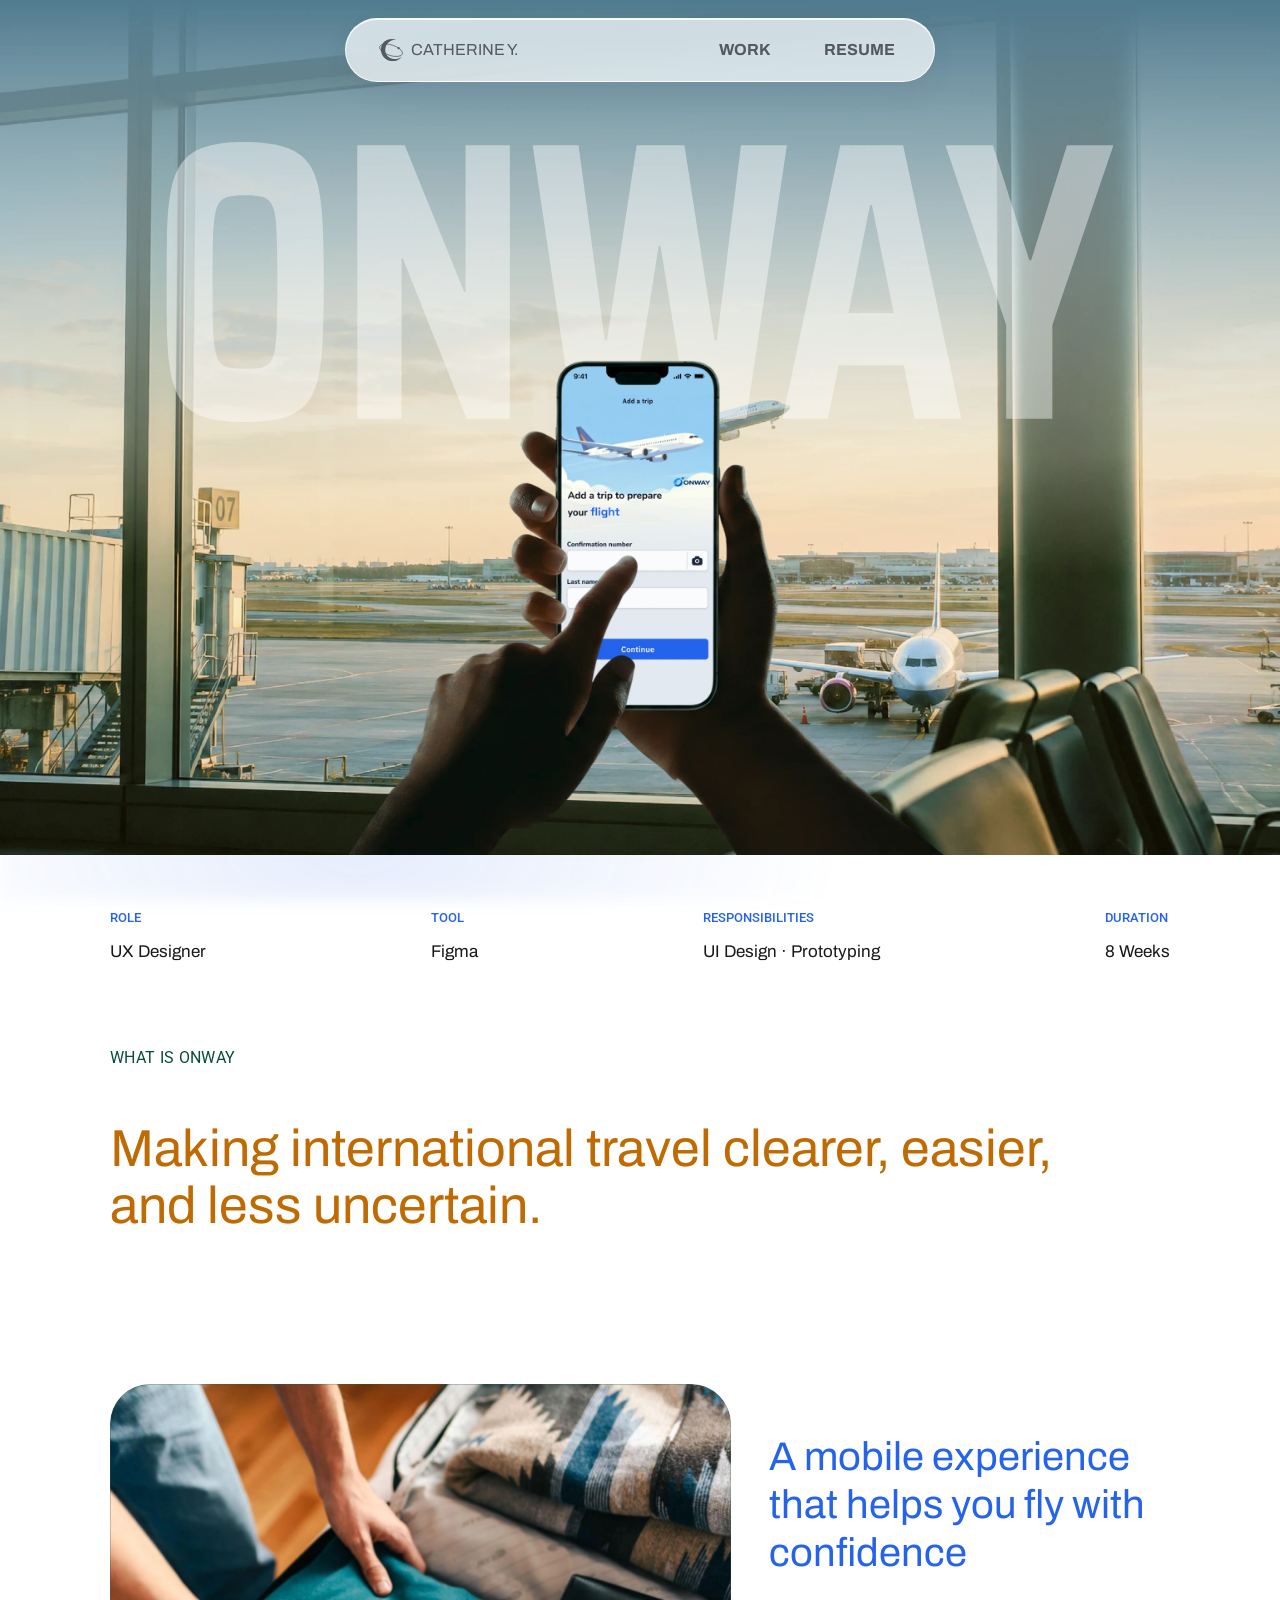
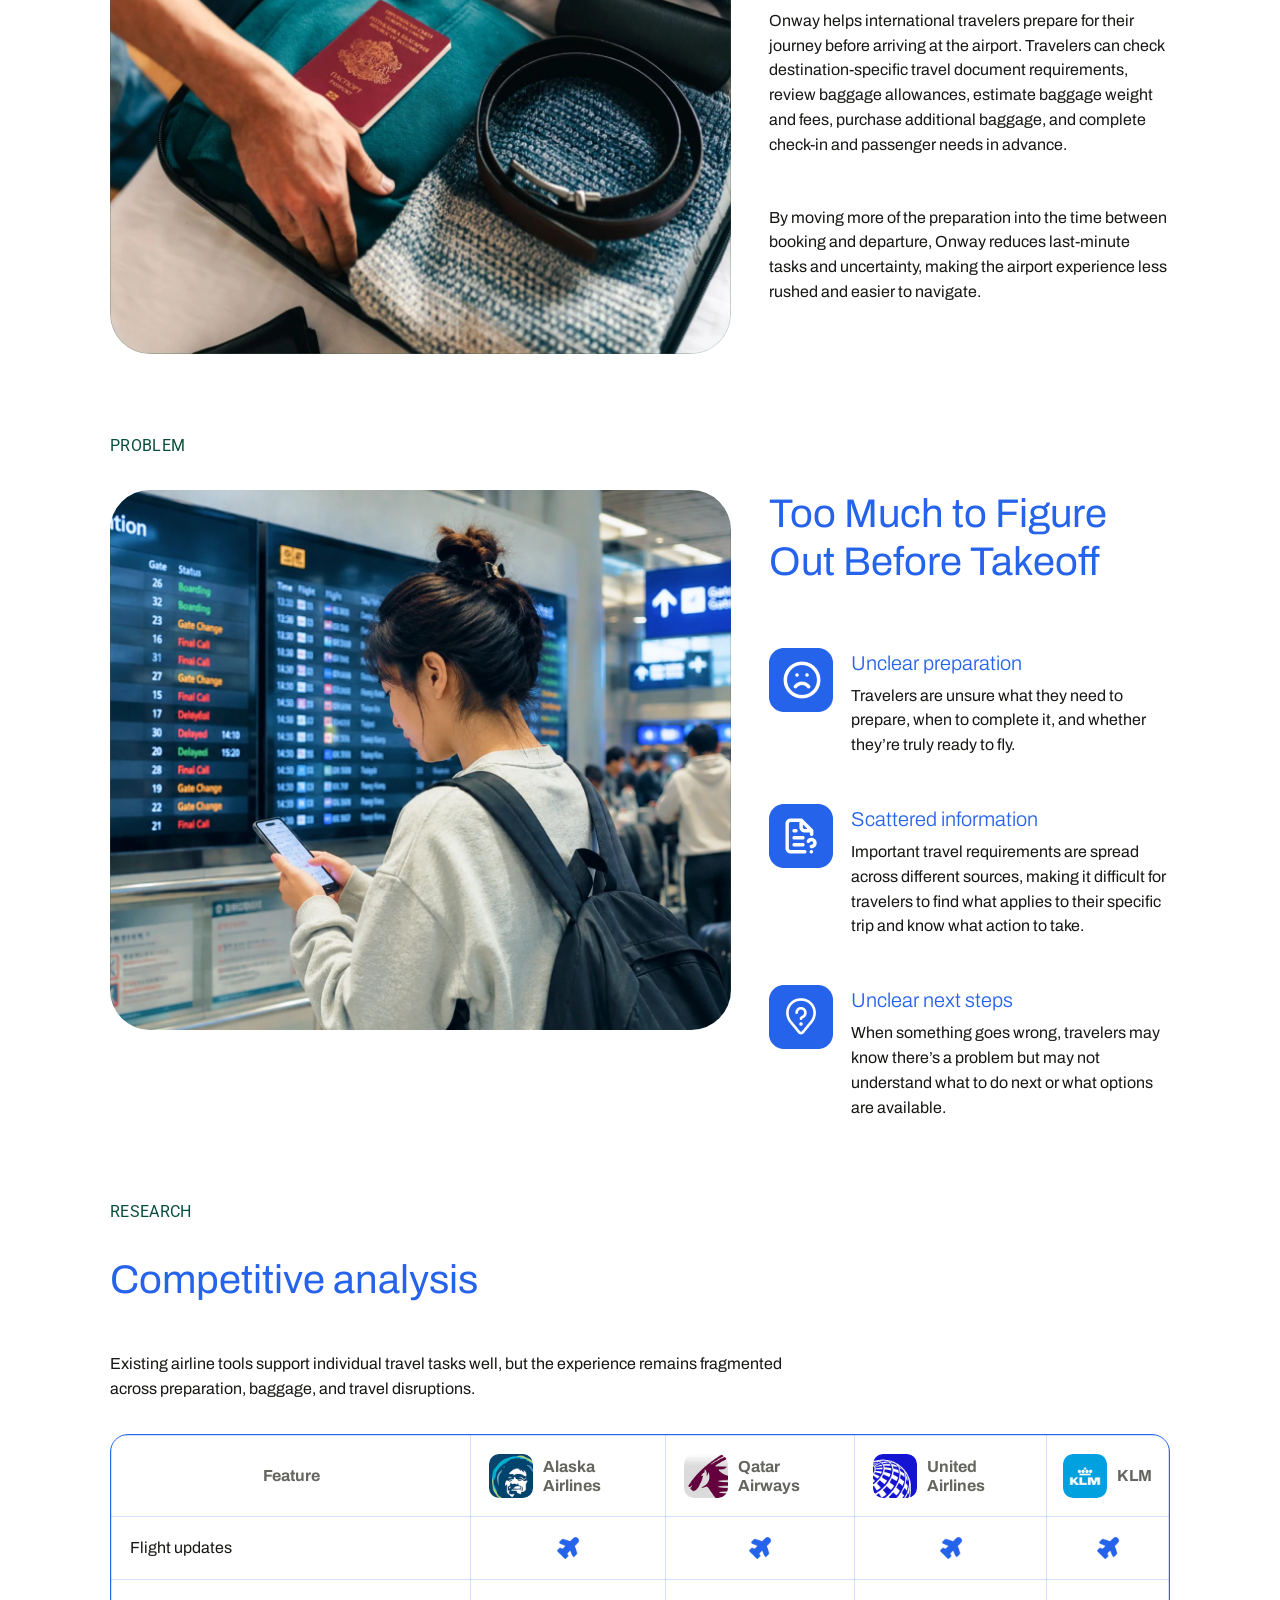
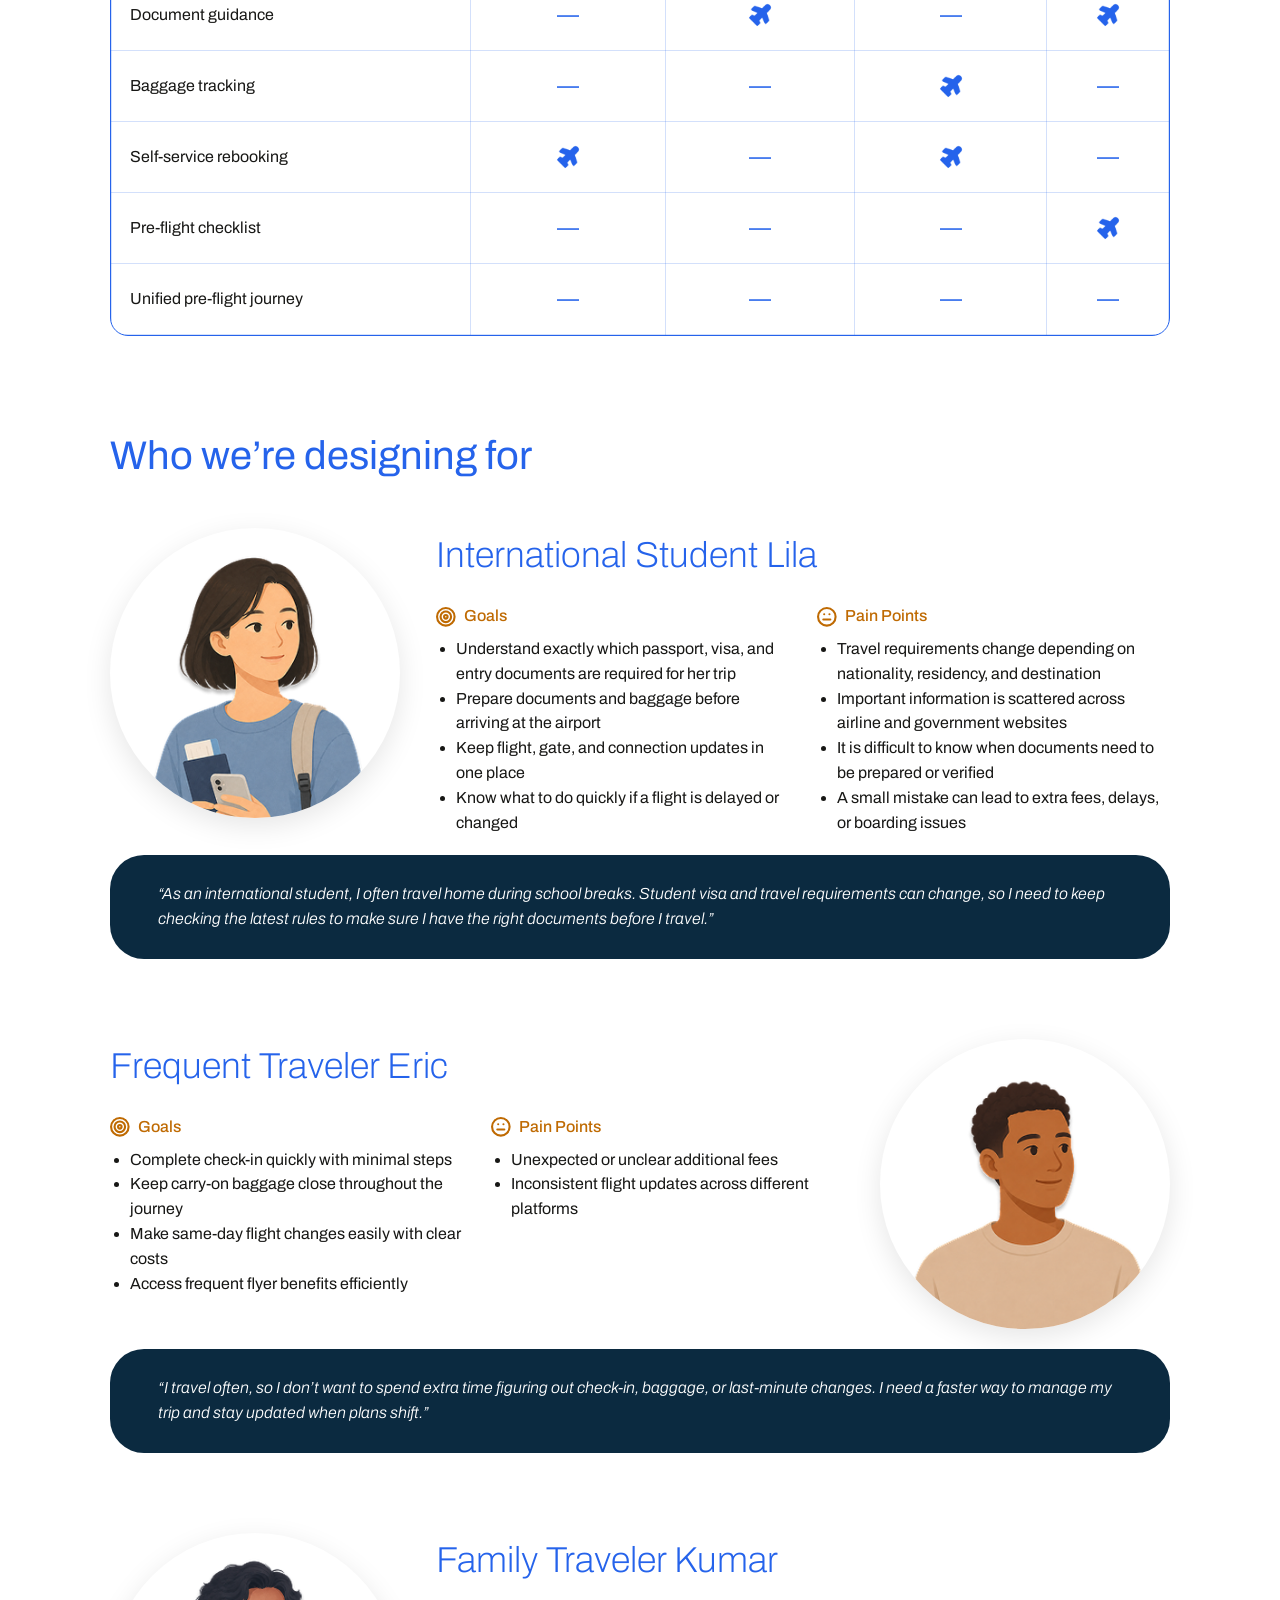
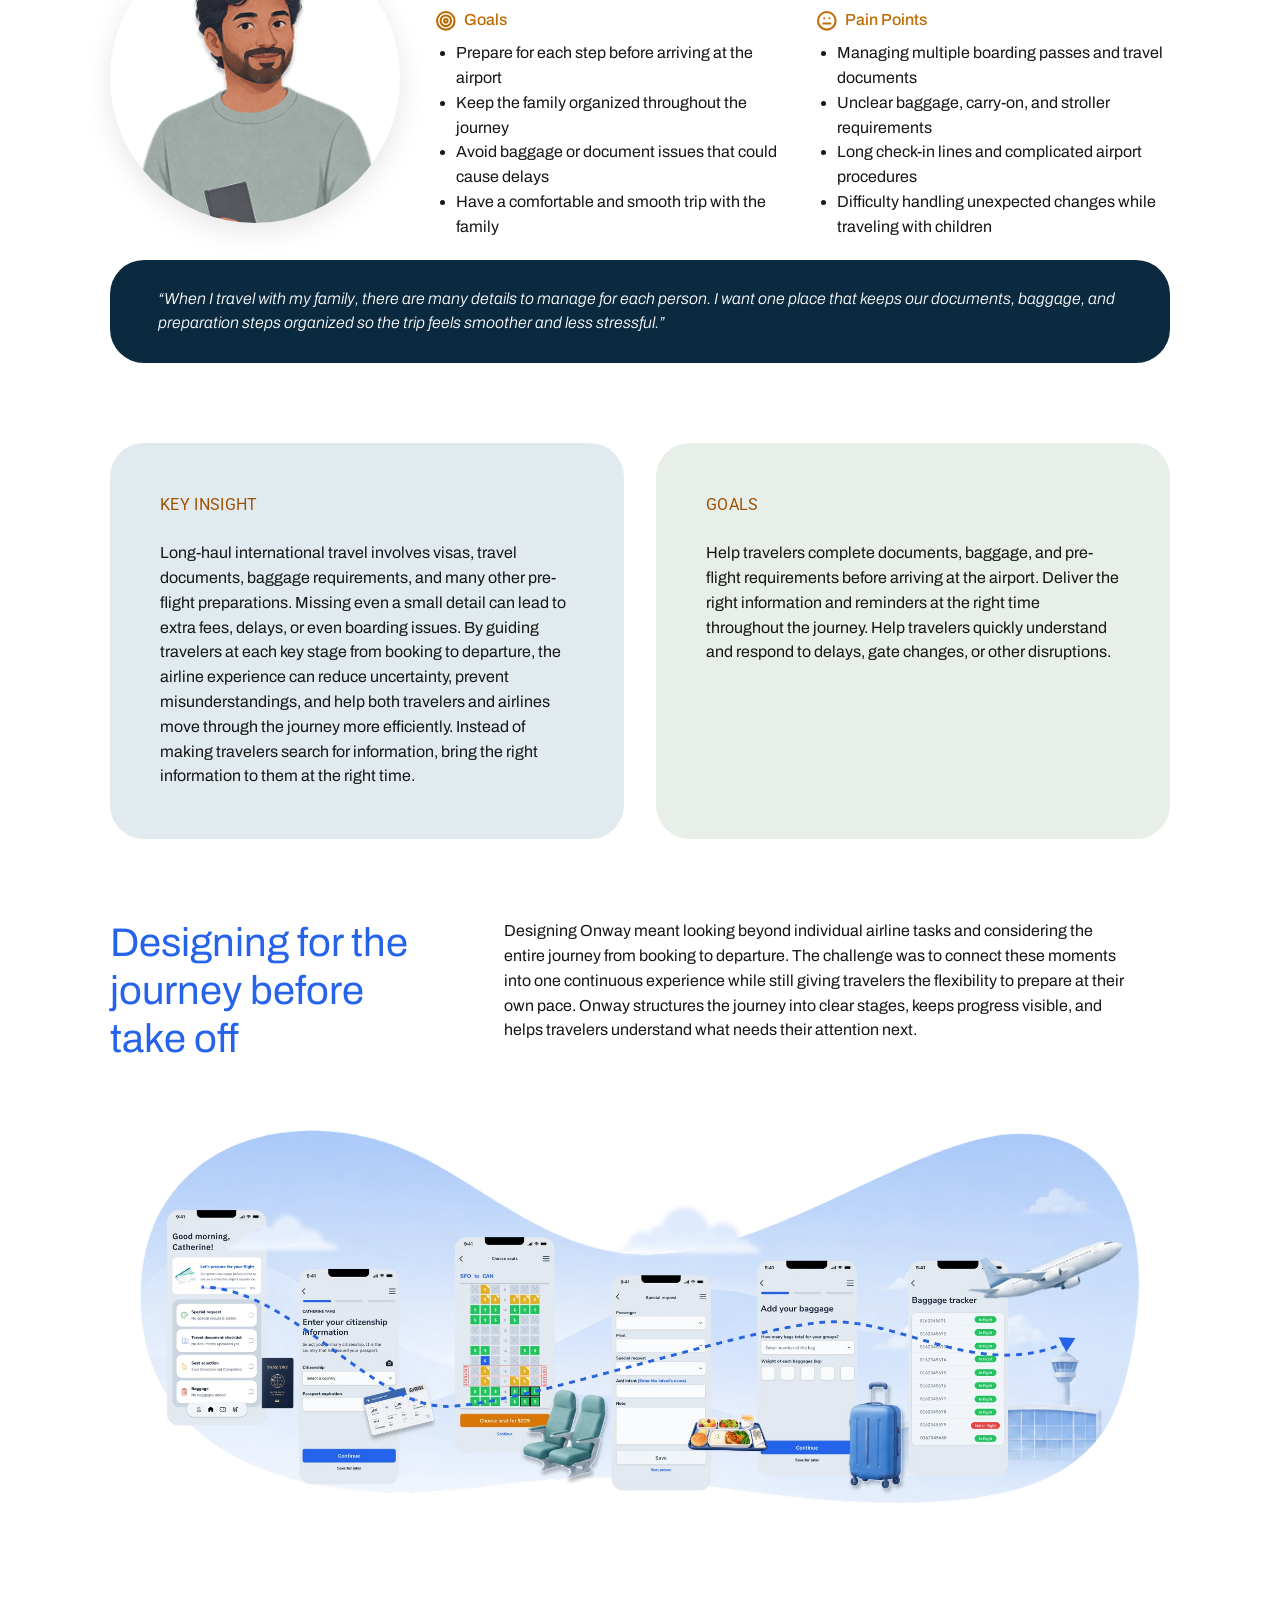
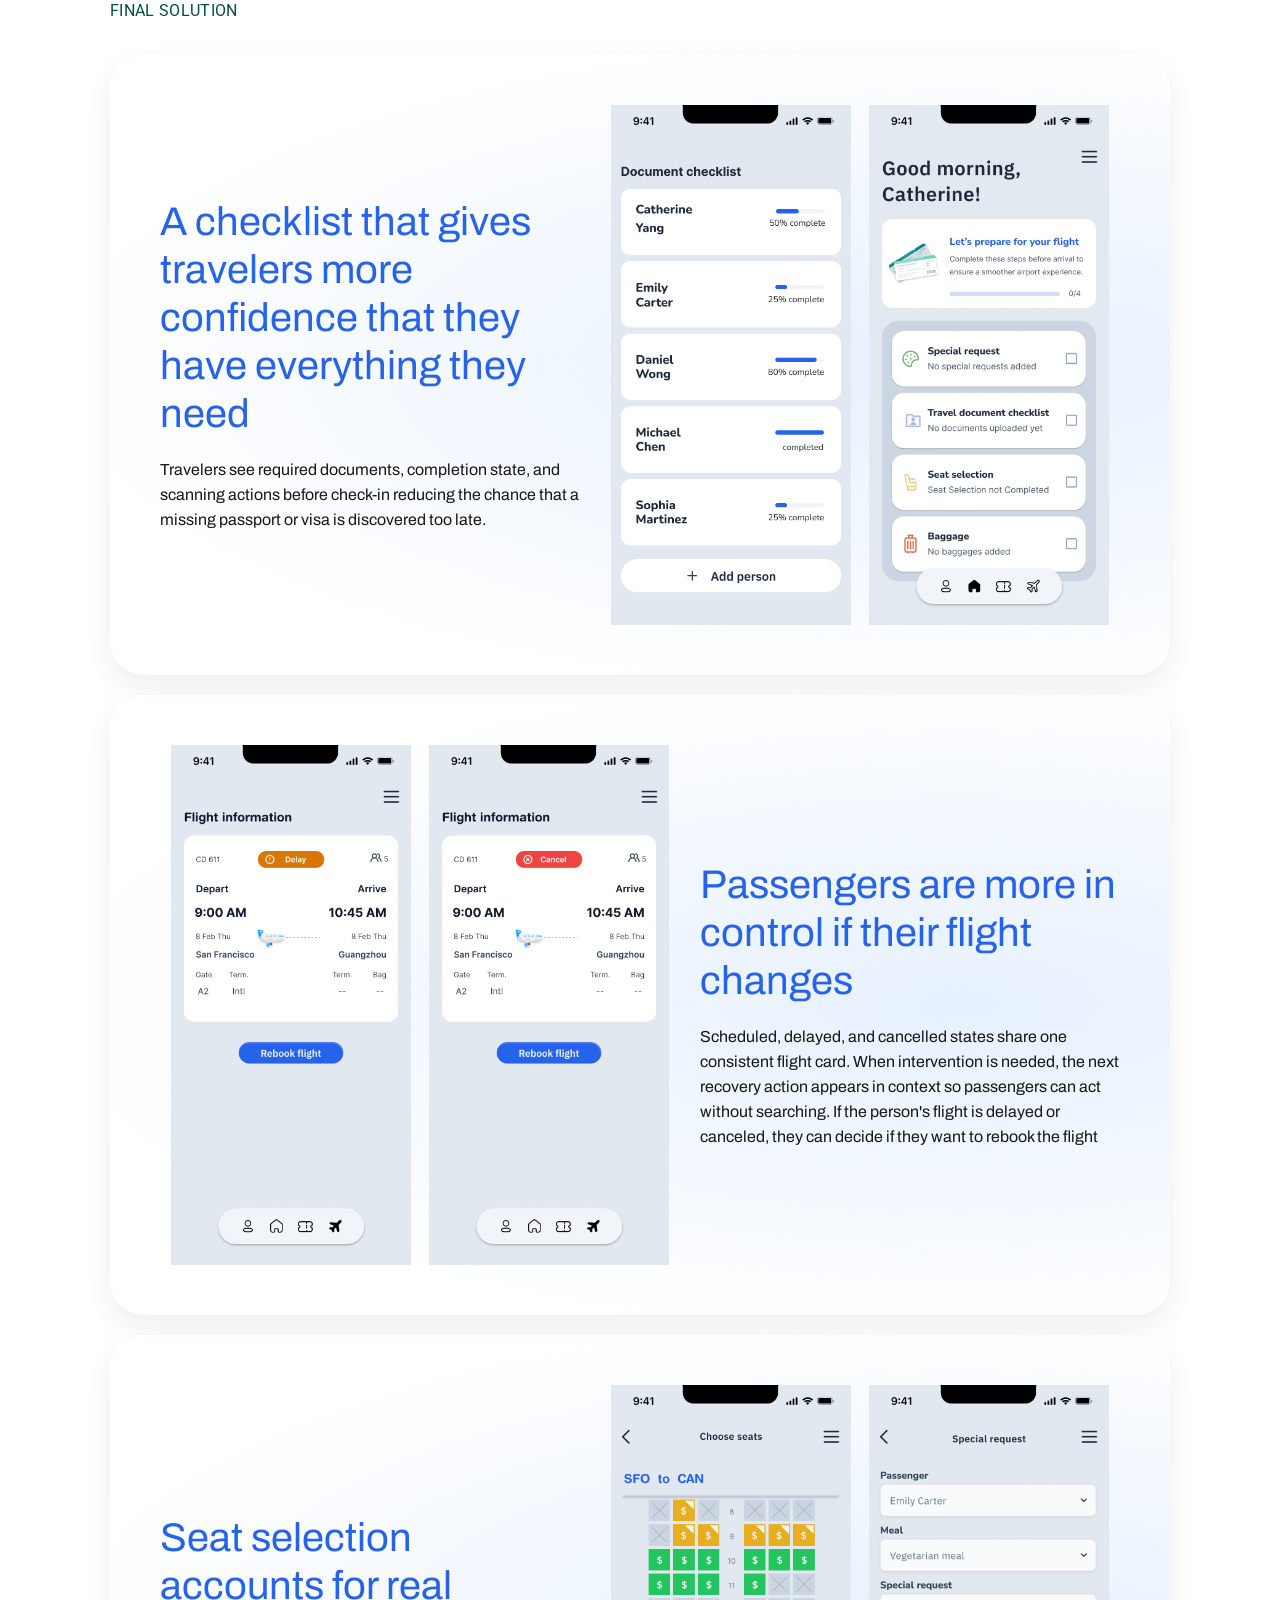
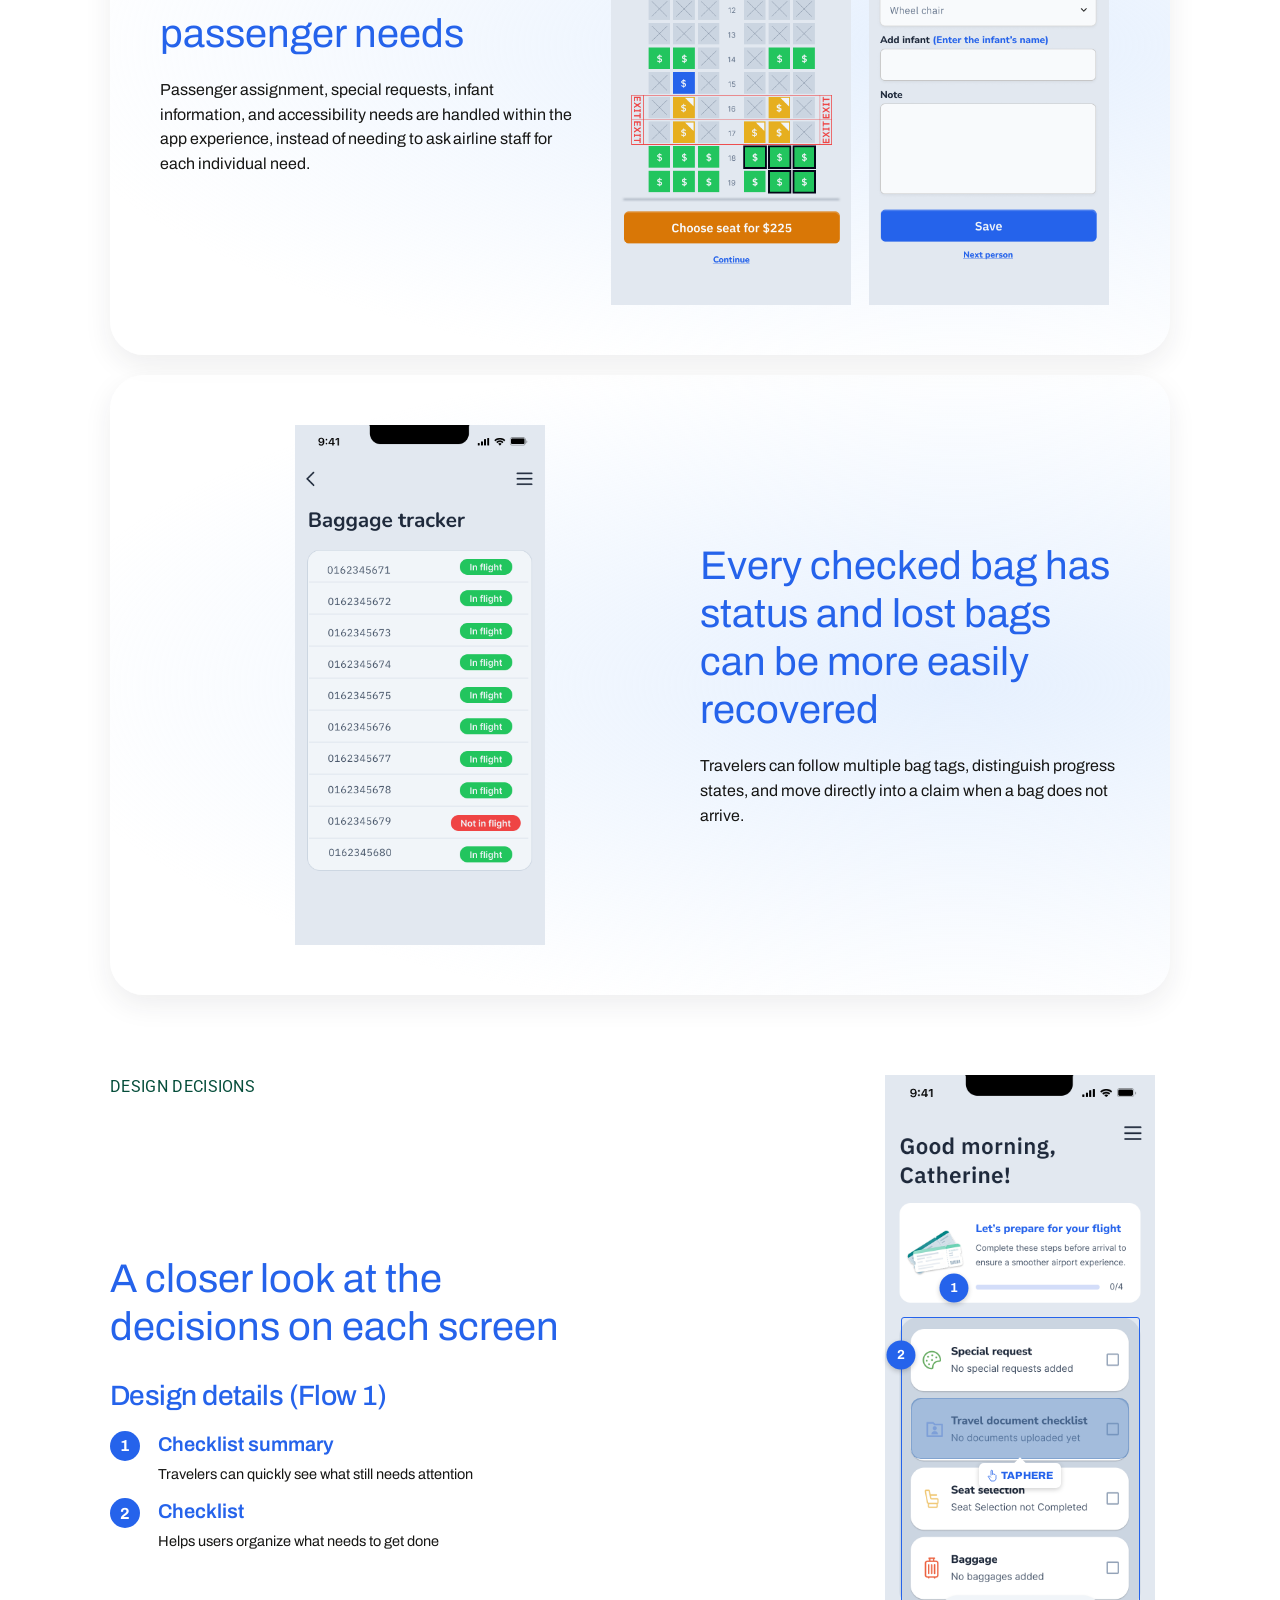
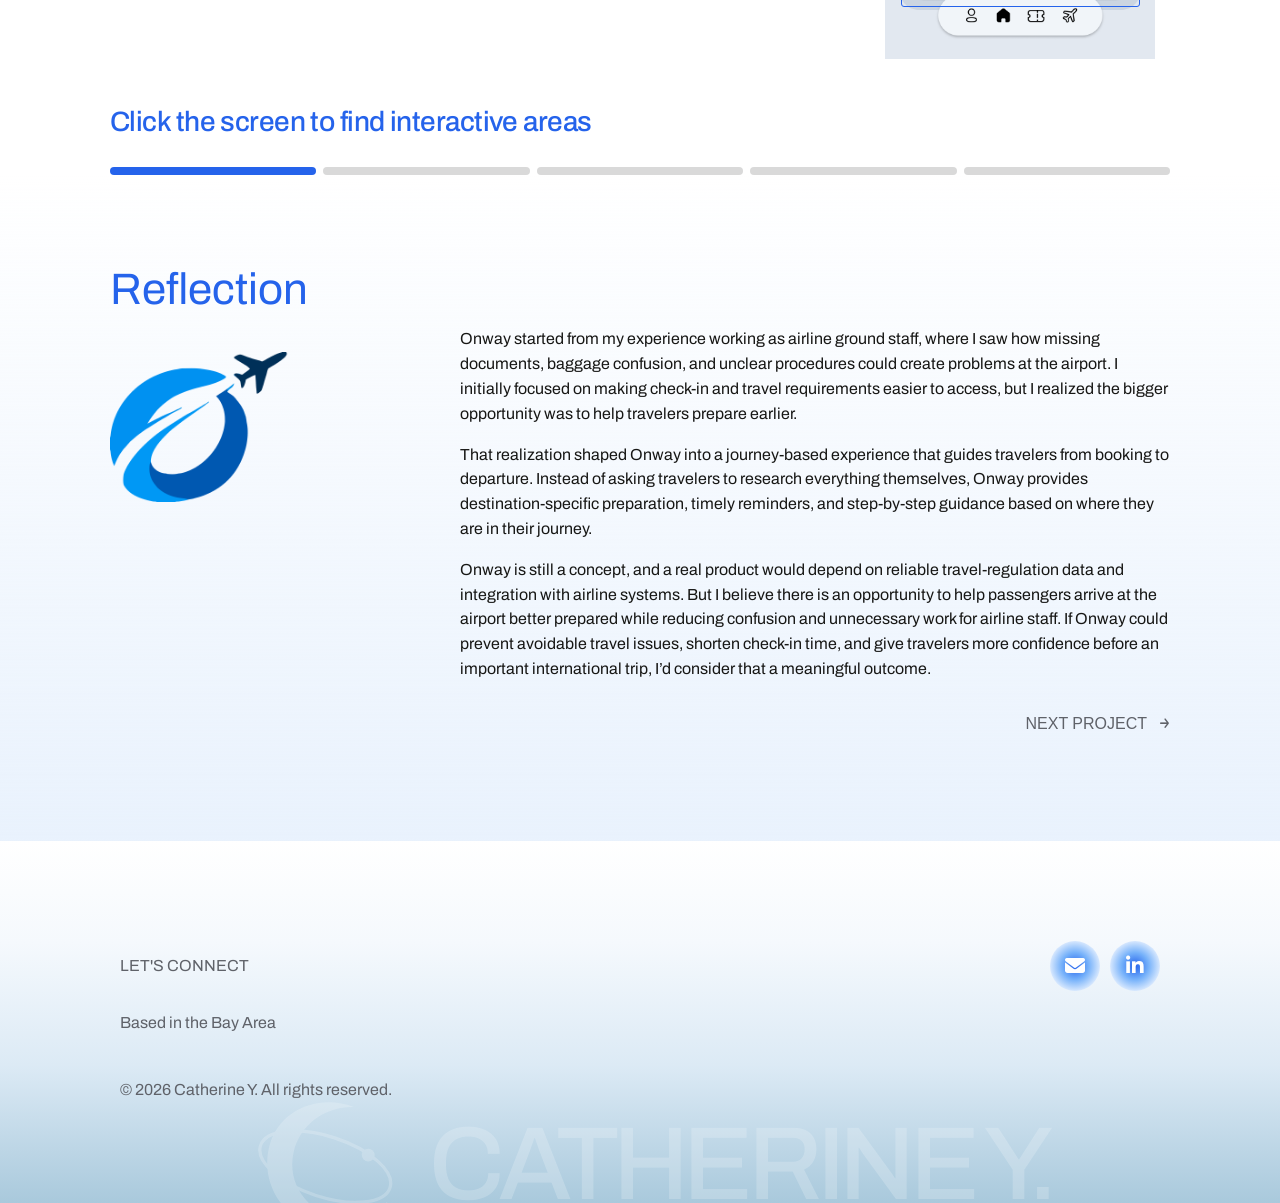
==== onway-case-study/index.html @ 979530e5 "Integrate refreshed design decision flows with case-study typography and responsive layout" ====
<!doctype html>
<html lang="en">
<head>
  <meta charset="utf-8">
  <meta name="viewport" content="width=device-width, initial-scale=1">
  <meta name="description" content="Onway case study — a guided post-booking travel preparation experience.">
  <title>Onway — UX Case Study</title>
  <link rel="stylesheet" href="https://cdnjs.cloudflare.com/ajax/libs/font-awesome/6.7.2/css/all.min.css">
  <link rel="stylesheet" href="../shared/case-study.css?v=20261016-1">
  <script src="../shared/design-decision.js?v=20261016-1" defer></script>
</head>
<body data-project="onway">
  <div class="case-backdrop" aria-hidden="true"></div>
  <header class="topbar page-width">
    <a class="wordmark" href="../index.html" aria-label="Catherine Y. home">
      <svg class="wordmark-logo" viewBox="0 0 1024 1024" aria-hidden="true" focusable="false">
        <path d="M704 185C510 110 286 200 232 403C176 612 311 824 520 861C670 888 818 831 895 716C806 790 694 819 588 795C427 759 331 599 367 440C402 282 544 182 704 185Z" fill="currentColor"/>
        <ellipse cx="545" cy="520" rx="382" ry="170" transform="rotate(18 545 520)" fill="none" stroke="currentColor" stroke-width="18"/>
        <ellipse cx="545" cy="520" rx="382" ry="170" transform="rotate(18 545 520)" fill="none" stroke="currentColor" stroke-width="6"/>
        <circle cx="786" cy="455" r="36" fill="currentColor"/>
      </svg>
      <span>CATHERINE Y.</span>
    </a>
    <nav class="desktop-nav" aria-label="Primary navigation">
      <a href="../index.html#work">WORK</a>
      <span aria-disabled="true">RESUME</span>
    </nav>
    <div class="mobile-nav">
      <button class="menu-button" id="menuButton" type="button" aria-label="Open navigation menu" aria-expanded="false" aria-controls="mobileMenu">
        <i class="menu-icon menu-icon--bars fa-solid fa-bars" aria-hidden="true"></i>
        <i class="menu-icon menu-icon--close fa-solid fa-xmark" aria-hidden="true"></i>
      </button>
      <nav class="mobile-menu" id="mobileMenu" aria-label="Mobile navigation" hidden>
        <a href="../index.html">HOME</a>
        <a href="../index.html#work">WORK</a>
        <span aria-disabled="true">RESUME</span>
      </nav>
    </div>
  </header>

<main id="top">
  <aside class="case-index" aria-label="Case study sections">
    <button class="case-index__label" type="button" aria-expanded="false" aria-label="Toggle case study index">INDEX</button>
    <nav class="case-index__nav">
      <a href="#overview" data-index-target="overview"><span class="case-index__dot" aria-hidden="true"></span><span>OVERVIEW</span></a>
      <a href="#problem" data-index-target="problem"><span class="case-index__dot" aria-hidden="true"></span><span>PROBLEM</span></a>
      <a href="#research" data-index-target="research"><span class="case-index__dot" aria-hidden="true"></span><span>RESEARCH</span></a>
      <a href="#insights" data-index-target="insights"><span class="case-index__dot" aria-hidden="true"></span><span>KEY INSIGHTS</span></a>
      <a href="#story" data-index-target="story"><span class="case-index__dot" aria-hidden="true"></span><span>DESIGN JOURNEY</span></a>
      <a href="#solutions" data-index-target="solutions"><span class="case-index__dot" aria-hidden="true"></span><span>FINAL SOLUTION</span></a>
      <a href="#design-decision" data-index-target="design-decision"><span class="case-index__dot" aria-hidden="true"></span><span>DESIGN DECISION</span></a>
      <a href="#reflection" data-index-target="reflection"><span class="case-index__dot" aria-hidden="true"></span><span>REFLECTION</span></a>
    </nav>
  </aside>


<section class="case-hero case-hero--onway" aria-label="Onway project hero">
  <img class="case-hero__background" src="assets/onway-hero-background.webp" alt="" aria-hidden="true" width="2048" height="1662" decoding="async" fetchpriority="high">
  <img class="case-hero__title" src="assets/onway-hero-title.svg" alt="Onway" width="1066" height="315" decoding="async">
  <img class="case-hero__mockup" src="assets/onway-hero-hand.webp" alt="Onway mobile app mockup" width="1794" height="1344" decoding="async">
</section>

<section class="project-meta shell reveal" aria-label="Project information">
      <dl><div><dt>Role</dt><dd>UX Designer</dd></div><div><dt>Tool</dt><dd>Figma</dd></div><div><dt>Responsibilities</dt><dd>UI Design · Prototyping</dd></div><div><dt>Duration</dt><dd>8 Weeks</dd></div></dl>
    </section>


<section id="overview" class="section overview"><div class="shell"><p class="eyebrow">What is Onway</p><h1 class="display">Making international travel clearer, easier, and less uncertain.</h1><div class="overview__grid"><figure class="media-card"><img class="" src="assets/onway-overview-travel-preparation.webp" alt="Passport and luggage prepared for a trip" loading="lazy" width="1260" height="1156" decoding="async"></figure><div class="overview__copy"><h2>A mobile experience that helps you fly with confidence</h2><p>Onway helps international travelers prepare for their journey before arriving at the airport. Travelers can check destination-specific travel document requirements, review baggage allowances, estimate baggage weight and fees, purchase additional baggage, and complete check-in and passenger needs in advance.</p><p>By moving more of the preparation into the time between booking and departure, Onway reduces last-minute tasks and uncertainty, making the airport experience less rushed and easier to navigate.</p></div></div></div></section>
<section id="problem" class="section problem shell"><p class="eyebrow">Problem</p><div class="problem__grid"><figure class="media-card"><img class="" src="assets/onway-problem-airport-information.webp" alt="Traveler checking airport flight information" loading="lazy" width="1260" height="1142" decoding="async"></figure><div><h2>Too Much to Figure Out Before Takeoff</h2><div class="pain-list">
<article><img class="pain-icon" src="assets/onway-problem-icon-unclear-preparation.png" alt="" loading="lazy" width="64" height="64" decoding="async"><div><h3>Unclear preparation</h3><p>Travelers are unsure what they need to prepare, when to complete it, and whether they’re truly ready to fly.</p></div></article>
<article><img class="pain-icon" src="assets/onway-problem-icon-scattered-information.png" alt="" loading="lazy" width="64" height="64" decoding="async"><div><h3>Scattered information</h3><p>Important travel requirements are spread across different sources, making it difficult for travelers to find what applies to their specific trip and know what action to take.</p></div></article>
<article><img class="pain-icon" src="assets/onway-problem-icon-next-steps.png" alt="" loading="lazy" width="64" height="64" decoding="async"><div><h3>Unclear next steps</h3><p>When something goes wrong, travelers may know there’s a problem but may not understand what to do next or what options are available.</p></div></article>
</div></div></div></section><section id="research" class="section research shell"><p class="eyebrow">Research</p><div class="competitive"><h2>Competitive analysis</h2><p>Existing airline tools support individual travel tasks well, but the experience remains fragmented across preparation, baggage, and travel disruptions.</p>
<p class="competitive-scroll-hint" aria-hidden="true">Swipe to compare →</p><div class="table-wrap" tabindex="0" aria-label="Scrollable competitive analysis"><table><thead><tr><th scope="col">Feature</th><th scope="col"><div class="comp-brand"><img src="assets/logo-alaska-airlines.png" alt="Alaska Airlines logo" loading="lazy" width="120" height="120" decoding="async"><span>Alaska Airlines</span></div></th><th scope="col"><div class="comp-brand"><img src="assets/logo-qatar-airways.png" alt="Qatar Airways logo" loading="lazy" width="120" height="120" decoding="async"><span>Qatar Airways</span></div></th><th scope="col"><div class="comp-brand"><img src="assets/logo-united-airlines.png" alt="United Airlines logo" loading="lazy" width="120" height="120" decoding="async"><span>United Airlines</span></div></th><th scope="col"><div class="comp-brand"><img src="assets/logo-klm.png" alt="KLM logo" loading="lazy" width="120" height="120" decoding="async"><span>KLM</span></div></th></tr></thead><tbody>
<tr><th scope="row">Flight updates</th><td class="yes"><img class="" src="assets/onway-competitive-check.png" alt="Yes" loading="lazy" width="35" height="35" decoding="async"></td><td class="yes"><img class="" src="assets/onway-competitive-check.png" alt="Yes" loading="lazy" width="35" height="35" decoding="async"></td><td class="yes"><img class="" src="assets/onway-competitive-check.png" alt="Yes" loading="lazy" width="35" height="35" decoding="async"></td><td class="yes"><img class="" src="assets/onway-competitive-check.png" alt="Yes" loading="lazy" width="35" height="35" decoding="async"></td></tr>
<tr><th scope="row">Document guidance</th><td class="yes"><span aria-label="Not indicated">—</span></td><td class="yes"><img class="" src="assets/onway-competitive-check.png" alt="Yes" loading="lazy" width="35" height="35" decoding="async"></td><td class="yes"><span aria-label="Not indicated">—</span></td><td class="yes"><img class="" src="assets/onway-competitive-check.png" alt="Yes" loading="lazy" width="35" height="35" decoding="async"></td></tr>
<tr><th scope="row">Baggage tracking</th><td class="yes"><span aria-label="Not indicated">—</span></td><td class="yes"><span aria-label="Not indicated">—</span></td><td class="yes"><img class="" src="assets/onway-competitive-check.png" alt="Yes" loading="lazy" width="35" height="35" decoding="async"></td><td class="yes"><span aria-label="Not indicated">—</span></td></tr>
<tr><th scope="row">Self-service rebooking</th><td class="yes"><img class="" src="assets/onway-competitive-check.png" alt="Yes" loading="lazy" width="35" height="35" decoding="async"></td><td class="yes"><span aria-label="Not indicated">—</span></td><td class="yes"><img class="" src="assets/onway-competitive-check.png" alt="Yes" loading="lazy" width="35" height="35" decoding="async"></td><td class="yes"><span aria-label="Not indicated">—</span></td></tr>
<tr><th scope="row">Pre-flight checklist</th><td class="yes"><span aria-label="Not indicated">—</span></td><td class="yes"><span aria-label="Not indicated">—</span></td><td class="yes"><span aria-label="Not indicated">—</span></td><td class="yes"><img class="" src="assets/onway-competitive-check.png" alt="Yes" loading="lazy" width="35" height="35" decoding="async"></td></tr>
<tr><th scope="row">Unified pre-flight journey</th><td class="yes"><span aria-label="Not indicated">—</span></td><td class="yes"><span aria-label="Not indicated">—</span></td><td class="yes"><span aria-label="Not indicated">—</span></td><td class="yes"><span aria-label="Not indicated">—</span></td></tr>
</tbody></table></div></div><h2 class="section-title">Who we’re designing for</h2><div class="personas">
<article class="persona"><h3>International Student Lila</h3><img class="" src="assets/onway-persona-lila.png" alt="International Student Lila" loading="lazy" width="320" height="320" decoding="async"><div class="persona__details"><div><h4><svg class="persona-detail-icon" viewBox="0 0 19 19" fill="none" aria-hidden="true" focusable="false"><path d="M9.33333 17.6667C13.9357 17.6667 17.6667 13.9357 17.6667 9.33333C17.6667 4.73096 13.9357 1 9.33333 1C4.73096 1 1 4.73096 1 9.33333C1 13.9357 4.73096 17.6667 9.33333 17.6667Z" stroke="currentColor" stroke-width="2" stroke-linecap="round" stroke-linejoin="round"/><path d="M9.33333 14.3333C12.0948 14.3333 14.3333 12.0948 14.3333 9.33333C14.3333 6.57191 12.0948 4.33333 9.33333 4.33333C6.57191 4.33333 4.33333 6.57191 4.33333 9.33333C4.33333 12.0948 6.57191 14.3333 9.33333 14.3333Z" stroke="currentColor" stroke-width="2" stroke-linecap="round" stroke-linejoin="round"/><path d="M9.33333 11C10.2538 11 11 10.2538 11 9.33333C11 8.41286 10.2538 7.66667 9.33333 7.66667C8.41286 7.66667 7.66667 8.41286 7.66667 9.33333C7.66667 10.2538 8.41286 11 9.33333 11Z" stroke="currentColor" stroke-width="2" stroke-linecap="round" stroke-linejoin="round"/></svg>Goals</h4><ul><li>Understand exactly which passport, visa, and entry documents are required for her trip</li><li>Prepare documents and baggage before arriving at the airport</li><li>Keep flight, gate, and connection updates in one place</li><li>Know what to do quickly if a flight is delayed or changed</li></ul></div><div><h4><svg class="persona-detail-icon" viewBox="0 0 19 19" fill="none" aria-hidden="true" focusable="false"><path d="M6 11.8333H12.6667M6.83333 6.83333H6.84167M11.8333 6.83333H11.8417M17.6667 9.33333C17.6667 13.9357 13.9357 17.6667 9.33333 17.6667C4.73096 17.6667 1 13.9357 1 9.33333C1 4.73096 4.73096 1 9.33333 1C13.9357 1 17.6667 4.73096 17.6667 9.33333Z" stroke="currentColor" stroke-width="2" stroke-linecap="round" stroke-linejoin="round"/></svg>Pain Points</h4><ul><li>Travel requirements change depending on nationality, residency, and destination</li><li>Important information is scattered across airline and government websites</li><li>It is difficult to know when documents need to be prepared or verified</li><li>A small mistake can lead to extra fees, delays, or boarding issues</li></ul></div></div>
<blockquote>“As an international student, I often travel home during school breaks. Student visa and travel requirements can change, so I need to keep checking the latest rules to make sure I have the right documents before I travel.”</blockquote>
</article>
<article class="persona"><h3>Frequent Traveler Eric</h3><img class="" src="assets/onway-persona-eric.png" alt="Frequent Traveler Eric" loading="lazy" width="320" height="320" decoding="async"><div class="persona__details"><div><h4><svg class="persona-detail-icon" viewBox="0 0 19 19" fill="none" aria-hidden="true" focusable="false"><path d="M9.33333 17.6667C13.9357 17.6667 17.6667 13.9357 17.6667 9.33333C17.6667 4.73096 13.9357 1 9.33333 1C4.73096 1 1 4.73096 1 9.33333C1 13.9357 4.73096 17.6667 9.33333 17.6667Z" stroke="currentColor" stroke-width="2" stroke-linecap="round" stroke-linejoin="round"/><path d="M9.33333 14.3333C12.0948 14.3333 14.3333 12.0948 14.3333 9.33333C14.3333 6.57191 12.0948 4.33333 9.33333 4.33333C6.57191 4.33333 4.33333 6.57191 4.33333 9.33333C4.33333 12.0948 6.57191 14.3333 9.33333 14.3333Z" stroke="currentColor" stroke-width="2" stroke-linecap="round" stroke-linejoin="round"/><path d="M9.33333 11C10.2538 11 11 10.2538 11 9.33333C11 8.41286 10.2538 7.66667 9.33333 7.66667C8.41286 7.66667 7.66667 8.41286 7.66667 9.33333C7.66667 10.2538 8.41286 11 9.33333 11Z" stroke="currentColor" stroke-width="2" stroke-linecap="round" stroke-linejoin="round"/></svg>Goals</h4><ul><li>Complete check-in quickly with minimal steps</li><li>Keep carry-on baggage close throughout the journey</li><li>Make same-day flight changes easily with clear costs</li><li>Access frequent flyer benefits efficiently</li></ul></div><div><h4><svg class="persona-detail-icon" viewBox="0 0 19 19" fill="none" aria-hidden="true" focusable="false"><path d="M6 11.8333H12.6667M6.83333 6.83333H6.84167M11.8333 6.83333H11.8417M17.6667 9.33333C17.6667 13.9357 13.9357 17.6667 9.33333 17.6667C4.73096 17.6667 1 13.9357 1 9.33333C1 4.73096 4.73096 1 9.33333 1C13.9357 1 17.6667 4.73096 17.6667 9.33333Z" stroke="currentColor" stroke-width="2" stroke-linecap="round" stroke-linejoin="round"/></svg>Pain Points</h4><ul><li>Unexpected or unclear additional fees</li><li>Inconsistent flight updates across different platforms</li></ul></div></div>
<blockquote>“I travel often, so I don’t want to spend extra time figuring out check-in, baggage, or last-minute changes. I need a faster way to manage my trip and stay updated when plans shift.”</blockquote>
</article>
<article class="persona"><h3>Family Traveler Kumar</h3><img class="" src="assets/onway-persona-kumar.png" alt="Family Traveler Kumar" loading="lazy" width="320" height="320" decoding="async"><div class="persona__details"><div><h4><svg class="persona-detail-icon" viewBox="0 0 19 19" fill="none" aria-hidden="true" focusable="false"><path d="M9.33333 17.6667C13.9357 17.6667 17.6667 13.9357 17.6667 9.33333C17.6667 4.73096 13.9357 1 9.33333 1C4.73096 1 1 4.73096 1 9.33333C1 13.9357 4.73096 17.6667 9.33333 17.6667Z" stroke="currentColor" stroke-width="2" stroke-linecap="round" stroke-linejoin="round"/><path d="M9.33333 14.3333C12.0948 14.3333 14.3333 12.0948 14.3333 9.33333C14.3333 6.57191 12.0948 4.33333 9.33333 4.33333C6.57191 4.33333 4.33333 6.57191 4.33333 9.33333C4.33333 12.0948 6.57191 14.3333 9.33333 14.3333Z" stroke="currentColor" stroke-width="2" stroke-linecap="round" stroke-linejoin="round"/><path d="M9.33333 11C10.2538 11 11 10.2538 11 9.33333C11 8.41286 10.2538 7.66667 9.33333 7.66667C8.41286 7.66667 7.66667 8.41286 7.66667 9.33333C7.66667 10.2538 8.41286 11 9.33333 11Z" stroke="currentColor" stroke-width="2" stroke-linecap="round" stroke-linejoin="round"/></svg>Goals</h4><ul><li>Prepare for each step before arriving at the airport</li><li>Keep the family organized throughout the journey</li><li>Avoid baggage or document issues that could cause delays</li><li>Have a comfortable and smooth trip with the family</li></ul></div><div><h4><svg class="persona-detail-icon" viewBox="0 0 19 19" fill="none" aria-hidden="true" focusable="false"><path d="M6 11.8333H12.6667M6.83333 6.83333H6.84167M11.8333 6.83333H11.8417M17.6667 9.33333C17.6667 13.9357 13.9357 17.6667 9.33333 17.6667C4.73096 17.6667 1 13.9357 1 9.33333C1 4.73096 4.73096 1 9.33333 1C13.9357 1 17.6667 4.73096 17.6667 9.33333Z" stroke="currentColor" stroke-width="2" stroke-linecap="round" stroke-linejoin="round"/></svg>Pain Points</h4><ul><li>Managing multiple boarding passes and travel documents</li><li>Unclear baggage, carry-on, and stroller requirements</li><li>Long check-in lines and complicated airport procedures</li><li>Difficulty handling unexpected changes while traveling with children</li></ul></div></div>
<blockquote>“When I travel with my family, there are many details to manage for each person. I want one place that keeps our documents, baggage, and preparation steps organized so the trip feels smoother and less stressful.”</blockquote>
</article>
</div></section><section id="insights" class="section insights"><div class="shell insights__grid">
<article class="insight-card"><p class="eyebrow">Key insight</p><p>Long-haul international travel involves visas, travel documents, baggage requirements, and many other pre-flight preparations. Missing even a small detail can lead to extra fees, delays, or even boarding issues. By guiding travelers at each key stage from booking to departure, the airline experience can reduce uncertainty, prevent misunderstandings, and help both travelers and airlines move through the journey more efficiently. Instead of making travelers search for information, bring the right information to them at the right time.</p></article>
<article class="insight-card"><p class="eyebrow">Goals</p><p>Help travelers complete documents, baggage, and pre-flight requirements before arriving at the airport. Deliver the right information and reminders at the right time throughout the journey. Help travelers quickly understand and respond to delays, gate changes, or other disruptions.</p></article>
</div></section><section id="story" class="section story shell"><div class="story__header"><h2>Designing for the journey before take off</h2><p>Designing Onway meant looking beyond individual airline tasks and considering the entire journey from booking to departure. The challenge was to connect these moments into one continuous experience while still giving travelers the flexibility to prepare at their own pace. Onway structures the journey into clear stages, keeps progress visible, and helps travelers understand what needs their attention next.</p></div><figure class="story__visual"><img src="assets/onway-preflight-journey.webp" alt="Onway pre-flight journey showing travel documents, seat selection, special requests, baggage preparation, and baggage tracking" width="2048" height="789" loading="lazy" decoding="async"></figure></section><section id="solutions" class="section solutions"><div class="shell"><p class="eyebrow">Final solution</p><div class="solution-list">
<article class="solution"><div class="solution__copy"><h2>A checklist that gives travelers more confidence that they have everything they need</h2><p>Travelers see required documents, completion state, and scanning actions before check-in reducing the chance that a missing passport or visa is discovered too late.</p></div><div class="phone-stack"><img src="assets/onway-screen-documents.png" alt="Onway documents screen" width="780" height="1688" loading="lazy" decoding="async"><img src="assets/onway-screen-checklist.webp" alt="Onway checklist screen" width="780" height="1688" loading="lazy" decoding="async"></div></article>
<article class="solution"><div class="solution__copy"><h2>Passengers are more in control if their flight changes</h2><p>Scheduled, delayed, and cancelled states share one consistent flight card. When intervention is needed, the next recovery action appears in context so passengers can act without searching. If the person&#x27;s flight is delayed or canceled, they can decide if they want to rebook the flight</p></div><div class="phone-stack"><img src="assets/onway-screen-flights.png" alt="Onway flights screen" width="780" height="1688" loading="lazy" decoding="async"><img src="assets/onway-screen-flight-details.png" alt="Onway flight details screen" width="780" height="1688" loading="lazy" decoding="async"></div></article>
<article class="solution"><div class="solution__copy"><h2>Seat selection accounts for real passenger needs</h2><p>Passenger assignment, special requests, infant information, and accessibility needs are handled within the app experience, instead of needing to ask airline staff for each individual need.</p></div><div class="phone-stack"><img src="assets/onway-screen-seats.png" alt="Onway seats screen" width="780" height="1688" loading="lazy" decoding="async"><img src="assets/onway-screen-passenger.png" alt="Onway passenger screen" width="780" height="1688" loading="lazy" decoding="async"></div></article>
<article class="solution"><div class="solution__copy"><h2>Every checked bag has status and lost bags can be more easily recovered</h2><p>Travelers can follow multiple bag tags, distinguish progress states, and move directly into a claim when a bag does not arrive.</p></div><div class="phone-stack"><img src="assets/onway-screen-baggage.png" alt="Onway baggage screen" width="780" height="1624" loading="lazy" decoding="async"></div></article>
</div></div></section><section id="design-decision" class="section design-decision" aria-labelledby="design-decision-title">
  <h2 id="design-decision-title" class="sr-only">Design decisions</h2>
  <div class="design-decision__interactive">
    <iframe class="design-decision__frame" data-design-decision data-src="design-decision/index.html?v=20261016-1" title="Onway interactive design decision" width="1440" height="900" scrolling="no"></iframe>
    <noscript><p class="shell"><a href="design-decision/index.html">Open the interactive design decision</a></p></noscript>
  </div>
</section><section id="reflection" class="section reflection"><div class="shell reflection__grid"><div><h2>Reflection</h2><img class="onway-mark" src="assets/onway-logo-mark.png" alt="Onway logo" loading="lazy" width="792" height="660" decoding="async"></div><div><p>Onway started from my experience working as airline ground staff, where I saw how missing documents, baggage confusion, and unclear procedures could create problems at the airport. I initially focused on making check-in and travel requirements easier to access, but I realized the bigger opportunity was to help travelers prepare earlier.</p><p>That realization shaped Onway into a journey-based experience that guides travelers from booking to departure. Instead of asking travelers to research everything themselves, Onway provides destination-specific preparation, timely reminders, and step-by-step guidance based on where they are in their journey.</p><p>Onway is still a concept, and a real product would depend on reliable travel-regulation data and integration with airline systems. But I believe there is an opportunity to help passengers arrive at the airport better prepared while reducing confusion and unnecessary work for airline staff. If Onway could prevent avoidable travel issues, shorten check-in time, and give travelers more confidence before an important international trip, I’d consider that a meaningful outcome.</p></div></div><div class="next-project-row page-width">
    <a class="next-project-link" href="../relo-case-study/index.html" aria-label="Next project: RELO">
      <span>NEXT PROJECT</span>
      <i class="fa-solid fa-arrow-right" aria-hidden="true"></i>
    </a>
  </div>
</section>
  <footer class="footer">
    <div class="footer-watermark" aria-hidden="true">
      <svg class="footer-watermark-logo" viewBox="0 0 1024 1024" focusable="false">
        <path d="M704 185C510 110 286 200 232 403C176 612 311 824 520 861C670 888 818 831 895 716C806 790 694 819 588 795C427 759 331 599 367 440C402 282 544 182 704 185Z" fill="currentColor"/>
        <ellipse cx="545" cy="520" rx="382" ry="170" transform="rotate(18 545 520)" fill="none" stroke="currentColor" stroke-width="18"/>
        <ellipse cx="545" cy="520" rx="382" ry="170" transform="rotate(18 545 520)" fill="none" stroke="currentColor" stroke-width="6"/>
        <circle cx="786" cy="455" r="36" fill="currentColor"/>
      </svg>
      <span>CATHERINE Y.</span>
    </div>
    <div class="footer-inner page-width">
      <div class="footer-row footer-row--top">
        <p>LET&apos;S CONNECT</p>
        <div class="social-links">
          <a href="mailto:sipheyy@gmail.com" aria-label="Email Catherine" title="sipheyy@gmail.com"><i class="fa-solid fa-envelope" aria-hidden="true"></i></a>
          <span aria-label="LinkedIn link coming soon" title="LinkedIn link coming soon"><i class="fa-brands fa-linkedin-in" aria-hidden="true"></i></span>
        </div>
      </div>
      <div class="footer-row footer-row--contact"><p>Based in the Bay Area</p></div>
      <div class="footer-bottom-row"><p class="copyright">© 2026 Catherine Y. All rights reserved.</p><div class="footer-brand" aria-label="Catherine Y."><svg class="footer-brand-logo" viewBox="0 0 1024 1024" aria-hidden="true" focusable="false">
  <path d="M704 185C510 110 286 200 232 403C176 612 311 824 520 861C670 888 818 831 895 716C806 790 694 819 588 795C427 759 331 599 367 440C402 282 544 182 704 185Z" fill="currentColor"/>
  <ellipse cx="545" cy="520" rx="382" ry="170" transform="rotate(18 545 520)" fill="none" stroke="currentColor" stroke-width="18"/>
  <ellipse cx="545" cy="520" rx="382" ry="170" transform="rotate(18 545 520)" fill="none" stroke="currentColor" stroke-width="6"/>
  <circle cx="786" cy="455" r="36" fill="currentColor"/>
</svg><span>CATHERINE Y.</span></div></div>
    </div>
  </footer>
  </main>
  <script>
    const observer = new IntersectionObserver((entries) => {
      entries.forEach((entry) => {
        if (entry.isIntersecting) {
          entry.target.classList.add('is-visible');
          observer.unobserve(entry.target);
        }
      });
    }, { threshold: 0.12, rootMargin: '0px 0px -6% 0px' });

    document.querySelectorAll('.reveal').forEach((element) => observer.observe(element));

    const menuButton = document.getElementById('menuButton');
    const mobileMenu = document.getElementById('mobileMenu');
    const closeMenu = () => {
      mobileMenu.hidden = true;
      document.body.classList.remove('menu-open');
      menuButton.setAttribute('aria-expanded', 'false');
      menuButton.setAttribute('aria-label', 'Open navigation menu');
      menuButton.classList.remove('is-open');
    };
    menuButton?.addEventListener('click', () => {
      const willOpen = mobileMenu.hidden;
      mobileMenu.hidden = !willOpen;
      document.body.classList.toggle('menu-open', willOpen);
      menuButton.setAttribute('aria-expanded', String(willOpen));
      menuButton.setAttribute('aria-label', willOpen ? 'Close navigation menu' : 'Open navigation menu');
      menuButton.classList.toggle('is-open', willOpen);
    });
    mobileMenu?.querySelectorAll('a').forEach((link) => link.addEventListener('click', closeMenu));
    document.addEventListener('keydown', (event) => {
      if (event.key === 'Escape' && !mobileMenu.hidden) closeMenu();
    });

    const caseIndex = document.querySelector('.case-index');
    const indexToggle = caseIndex?.querySelector('.case-index__label');
    const indexLinks = [...document.querySelectorAll('.case-index__nav a')];
    let indexPinnedOpen = false;

    const setIndexExpanded = (expanded) => {
      if (!caseIndex) return;
      caseIndex.classList.toggle('is-expanded', expanded);
      indexToggle?.setAttribute('aria-expanded', String(expanded));
    };

    indexToggle?.addEventListener('click', () => {
      indexPinnedOpen = !indexPinnedOpen;
      caseIndex?.classList.toggle('is-pinned', indexPinnedOpen);
      setIndexExpanded(indexPinnedOpen);
    });

    document.addEventListener('mousemove', (event) => {
      if (!caseIndex || window.innerWidth < 769 || !caseIndex.classList.contains('is-visible') || indexPinnedOpen) return;
      const inLeftTriggerZone = event.clientX <= 100;
      const inIndexPanel = caseIndex.contains(event.target);
      setIndexExpanded(inLeftTriggerZone || inIndexPanel);
    }, { passive: true });

    caseIndex?.addEventListener('mouseenter', () => {
      if (!indexPinnedOpen) setIndexExpanded(true);
    });

    caseIndex?.addEventListener('mouseleave', () => {
      if (!indexPinnedOpen) setIndexExpanded(false);
    });
    const indexSections = indexLinks
      .map((link) => document.getElementById(link.dataset.indexTarget))
      .filter(Boolean);
    const hero = document.querySelector('.case-hero');

    const updateIndex = () => {
      if (!caseIndex || !hero || window.innerWidth < 769) return;
      const heroBottom = hero.getBoundingClientRect().bottom;
      const shouldShowIndex = heroBottom < window.innerHeight * 0.72;
      caseIndex.classList.toggle('is-visible', shouldShowIndex);
      if (!shouldShowIndex && !indexPinnedOpen) setIndexExpanded(false);

      const markerY = Math.min(window.innerHeight * 0.34, 300);
      let activeId = indexSections[0]?.id;
      indexSections.forEach((section) => {
        if (section.getBoundingClientRect().top <= markerY) activeId = section.id;
      });
      indexLinks.forEach((link) => {
        const active = link.dataset.indexTarget === activeId;
        link.classList.toggle('is-active', active);
        if (active) link.setAttribute('aria-current', 'true');
        else link.removeAttribute('aria-current');
      });
    };

    indexLinks.forEach((link) => {
      link.addEventListener('click', () => {
        const target = document.getElementById(link.dataset.indexTarget);
        if (!target) return;
        target.scrollIntoView({ behavior: 'smooth', block: 'start' });
      });
    });

    window.addEventListener('scroll', updateIndex, { passive: true });
    window.addEventListener('resize', updateIndex);
    updateIndex();
  </script>
</body>
</html>
---- shared/case-study.css ----
@import url("https://fonts.googleapis.com/css2?family=Archivo:ital,wght@0,200;0,300;0,400;0,500;0,600;0,700;0,900;1,300&family=Roboto:wght@400;500&display=swap");

/* Shared case-study system used by Onway, Relo, and Pathway. */
:root {
  --case-max: 1060px;
  --case-gutter: 24px;
  --case-text: 720px;
  --case-reading: 820px;
  --space-1: 8px;
  --space-2: 16px;
  --space-3: 24px;
  --space-4: 32px;
  --space-5: 40px;
  --space-6: 48px;
  --space-8: 64px;
  --space-10: 80px;
  --space-12: 96px;
  --space-14: 112px;
  --section-space: 80px;
  --section-intro-gap: clamp(48px, 6vw, 80px);
  --content-gap: clamp(24px, 3vw, 40px);
  --card-gap: clamp(24px, 3vw, 32px);
  --card-padding: clamp(28px, 4vw, 48px);
  --card-radius: clamp(24px, 3vw, 34px);
  --project-primary: #02542d;
  --project-primary-dark: #064e3b;
  --project-accent: #bf6a02;
  --project-warm: #f7f2eb;
  --project-surface: #e8efe9;
  --project-line: rgba(58, 94, 72, .25);
  --display-color: var(--project-primary);
  --section-title-color: var(--project-primary);
  --persona-name-color: var(--project-accent);
  --persona-detail-color: var(--project-accent);
  --persona-quote-bg: var(--project-primary-dark);
  --persona-quote-text: #fff;
  --competitive-line-color: var(--project-line);
  --competitive-outer-color: var(--project-accent);
  --insight-primary-bg: var(--project-primary-dark);
  --insight-primary-text: #fff;
  --insight-eyebrow-color: color-mix(in srgb, var(--project-accent) 55%, white);
  --insight-secondary-bg: var(--project-warm);
  --insight-secondary-text: var(--ink);
  --solution-bg: transparent;
  --phone-stack-bg: transparent;
  --reflection-bg: var(--project-warm);
  --footer-bg: transparent;
  --social-bg: radial-gradient(circle, #db9847 0%, #ffc37b 38%, #ffead3 72%, rgb(255 255 255 / 18%) 100%);
  --case-backdrop-bg: none;
  --ink: #171715;
  /* Temporary aliases keep existing project components easy to migrate. */
  --green: var(--project-primary);
  --green-dark: var(--project-primary-dark);
  --orange: var(--project-accent);
  --cream: var(--project-warm);
  --soft: var(--project-surface);
  --line: var(--project-line);
  --shell: var(--case-max);
}

* { box-sizing: border-box; }
.sr-only { position: absolute; width: 1px; height: 1px; padding: 0; margin: -1px; overflow: hidden; clip: rect(0,0,0,0); white-space: nowrap; border: 0; }
html { scroll-behavior: smooth; }
body {
  position: relative;
  margin: 0;
  overflow-x: hidden;
  color: var(--ink);
  background: #fff;
  font-family: "Archivo", sans-serif;
  font-size: 16px;
  line-height: 1.55;
}
main { position: relative; z-index: 1; }
.case-backdrop {
  position: fixed;
  z-index: 0;
  inset: 0;
  pointer-events: none;
  filter: blur(8px);
  background: var(--case-backdrop-bg);
}
img { display: block; max-width: 100%; }
h1, h2, h3, h4, p, figure, blockquote, dl, dd { margin: 0; }
p + p { margin-top: var(--space-2); }

.shell,
.case-container {
  width: min(var(--case-max), calc(100% - (2 * var(--case-gutter))));
  margin-inline: auto;
}

.section,
.case-section {
  padding-top: var(--section-space);
  padding-bottom: 0;
}


/* =========================================================
   CASE STUDY HERO — fixed height, full-bleed background
   Layer order: mockup > title > background
   ========================================================= */
.case-hero {
  --hero-height: 95vh;
  --hero-title-width: min(74vw, 1060px);
  --hero-mockup-width: min(56vw, 780px);
  position: relative;
  width: 100vw;
  height: var(--hero-height);
  margin: 0 calc(50% - 50vw);
  overflow: hidden;
  isolation: isolate;
}

.case-hero__background,
.case-hero__title,
.case-hero__mockup {
  position: absolute;
  display: block;
  max-width: none;
  pointer-events: none;
  user-select: none;
}

.case-hero__background {
  inset: 0;
  z-index: 1;
  width: 100%;
  height: 100%;
  object-fit: cover;
  object-position: center bottom;
}

.case-hero__title {
  left: 50%;
  top: 33%;
  z-index: 2;
  width: var(--hero-title-width);
  height: auto;
  transform: translate(-50%, -50%);
}

.case-hero__mockup {
  left: 50%;
  bottom: 0;
  z-index: 3;
  width: var(--hero-mockup-width);
  height: auto;
  transform: translateX(-50%);
}

.case-hero--onway {
  --hero-title-width: min(74vw, 1066px);
  --hero-mockup-width: min(58.32vw, 820.8px);
}

.case-hero--relo {
  --hero-title-width: min(63vw, 882px);
  --hero-mockup-width: min(49vw, 648px);
}

.case-hero--pathway {
  --hero-title-width: min(70vw, 970px);
  --hero-mockup-width: min(54vw, 710px);
}

.case-hero--pathway .case-hero__mockup {
  bottom: -8%;
}

@media (max-width: 900px) {
  .case-hero--onway {
    --hero-title-width: min(86vw, 760px);
    --hero-mockup-width: min(77.76vw, 658.8px);
  }

  .case-hero--relo {
    --hero-title-width: min(72vw, 648px);
    --hero-mockup-width: min(65vw, 549px);
  }

  .case-hero--pathway {
    --hero-title-width: min(82vw, 720px);
    --hero-mockup-width: min(72vw, 600px);
  }
}

@media (max-width: 600px) {
  .case-hero--onway {
    --hero-title-width: 88vw;
    --hero-mockup-width: 88.56vw;
  }

  .case-hero--relo {
    --hero-title-width: 88vw;
    --hero-mockup-width: 94vw;
  }

  .case-hero--pathway {
    --hero-title-width: 86vw;
    --hero-mockup-width: 90vw;
  }
}

/* =========================================================
   KEY INSIGHT + DESIGN GOAL — shared sizing and spacing
   ========================================================= */
.insights,
.design-goal {
  box-sizing: border-box;
  width: min(var(--case-max), calc(100% - (2 * var(--case-gutter))));
  margin-inline: auto;
  padding: var(--section-space) 0 0;
  align-content: start;
}

/* Key Insight already owns the shared shell width at the outer section. */
.insights > .shell {
  width: 100%;
  margin-inline: 0;
}

.insights__grid {
  display: grid;
  grid-template-columns: 1fr 1fr;
  gap: var(--card-gap);
  align-items: stretch;
}
.insight-card {
  height: auto;
  min-height: 0;
  padding: 50px;
  border: 0;
  border-radius: var(--card-radius);
  background: var(--project-primary-dark);
  color: #fff;
}
.insight-card .eyebrow { margin-bottom: var(--space-3); color: var(--insight-eyebrow-color); }
.insight-card--warm { background: var(--insight-secondary-bg); color: var(--insight-secondary-text); }
.insight-card--warm .eyebrow { color: var(--project-accent); }

.goal-grid {
  display: grid;
  grid-template-columns: 1fr 1fr;
  gap: var(--space-8);
}
.design-goal h2 {
  margin-bottom: var(--space-5);
  color: var(--project-primary);
  font-size: clamp(30px, 3.15vw, 40px);
  font-weight: 400;
  line-height: 1.2;
}
.goal-list {
  display: flex;
  flex-direction: column;
  justify-content: space-between;
  gap: 0;
}
.goal-list h3 { margin-bottom: 10px; color: var(--project-accent); font-size: 22px; font-weight: 500; line-height: 1.3; }

@media (max-width: 769px) {
  .goal-list {
    gap: 30px;
  }
}

@media (max-width: 1120px) {
  .goal-grid { gap: 36px; }
}

@media (max-width: 1000px) {
  .project-meta dl {
    display: flex;
    flex-wrap: wrap;
    align-items: flex-start;
    justify-content: space-between;
    column-gap: 0;
    row-gap: 28px;
  }
  .project-meta dl > div {
    flex: 0 1 calc(50% - 12px);
    min-width: 0;
    align-items: flex-start;
    text-align: left;
  }
}

@media (max-width: 768px) {
  .insights__grid,
  .goal-grid { grid-template-columns: 1fr; }
  .goal-grid { gap: 36px; }
  .insight-card { border-radius: 24px; }
}

.eyebrow,
.case-label {
  margin-bottom: var(--space-4);
  color: var(--project-accent);
  font: 400 16px/1.5 "Roboto", sans-serif;
  letter-spacing: .02em;
  text-transform: uppercase;
}

.display,
.case-display {
  max-width: 1000px;
  margin-left: auto;
  color: var(--display-color);
  font-size: clamp(32px, 4.65vw, 52px);
  font-weight: 400;
  line-height: 1.1;
}

.overview .display { margin: 50px 0; padding-bottom: 100px; text-align: left; }

.overview__copy h2,
.problem h2,
.story h2,
.decision h2,
.solution h2,
.case-heading {
  color: var(--project-primary);
  font-size: clamp(30px, 3.15vw, 40px);
  font-weight: 400;
  line-height: 1.2;
}

.competitive h2,
.section-title {
  margin-bottom: var(--space-6);
  color: var(--section-title-color);
  font-size: clamp(32px, 4vw, 52px);
  font-weight: 400;
  line-height: 1.1;
}

.case-prose { max-width: var(--case-text); }

.project-meta { padding: 54px 0 0; }
.project-meta dl {
  display: flex;
  align-items: flex-start;
  justify-content: space-between;
  gap: var(--content-gap);
  width: 100%;
}
.project-meta dl > div {
  display: flex;
  flex-direction: column;
  align-items: flex-start;
  flex: 0 0 auto;
  text-align: left;
}

.project-meta dt {
  margin-bottom: 12px;
  color: var(--project-accent);
  font: 500 13px/1.4 "Roboto", sans-serif;
  text-transform: uppercase;
}
.project-meta dd { font-size: 17px; }

.overview { position: relative; }
.overview__grid,
.problem__grid {
  display: grid;
  grid-template-columns: minmax(0, 1.55fr) minmax(0, 1fr);
  gap: var(--content-gap);
  align-items: center;
}
.problem__grid { align-items: start; }
.overview__copy { display: grid; gap: var(--space-4); min-width: 0; }

.media-card {
  overflow: hidden;
  border: 0;
  border-radius: 40px;
  background: var(--project-surface);
}
.media-card img { width: 100%; height: 100%; object-fit: cover; }
.overview .media-card { aspect-ratio: 1.09; }
.problem .media-card { aspect-ratio: 1.15; }
.problem-media--contain img { object-fit: contain; background: #fff; }

/* Pathway problem image: remove framed-card treatment */
body[data-project="pathway"] .pathway-problem-media--plain {
  border-radius: 0;
  background: transparent;
  overflow: visible;
}
body[data-project="pathway"] .pathway-problem-media--plain img {
  background: transparent;
  border-radius: 0;
}

.pain-list { margin-top: var(--space-5); display: grid; gap: var(--space-3); }
.pain-list article {
  display: flex;
  gap: 18px;
  align-items: flex-start;
  padding-top: 22px;
  border-top: 0;
}
.pain-list span,
.solution__copy > span { color: var(--project-accent); font-family: "Roboto", sans-serif; }
.pain-list h3 { margin-bottom: 5px; color: var(--project-primary); font-size: 20px; font-weight: 300; }
.pain-icon {
  width: clamp(40px, 5.72vw, 64px);
  height: clamp(40px, 5.72vw, 64px);
  flex: 0 0 auto;
  object-fit: contain;
}

.research { padding-top: var(--section-space); }
.competitive { margin-bottom: var(--space-12); }
.competitive > p { max-width: var(--case-text); margin-bottom: var(--space-4); }
.table-wrap { overflow: auto; border: 1px solid var(--competitive-outer-color); }
table { width: 100%; min-width: 760px; border-collapse: collapse; }
th, td { padding: 18px; border: 1px solid var(--competitive-line-color); text-align: center; }
thead th { color: #666660; }
tbody th { width: 34%; text-align: left; font-weight: 400; }
td { color: #aaa; font-size: 22px; }
.yes { color: var(--project-accent); }
.yes img { width: 26px; height: 26px; margin-inline: auto; object-fit: contain; }
.comp-brand {
  display: flex;
  align-items: center;
  justify-content: center;
  gap: 10px;
  line-height: 1.2;
}
.comp-brand img {
  width: 44px;
  height: 44px;
  flex: 0 0 44px;
  display: block;
  object-fit: contain;
  border-radius: 10px;
}
.comp-brand span {
  color: inherit;
  font-size: inherit;
  font-weight: inherit;
  line-height: inherit;
  text-align: left;
}
.comp-na {
  color: var(--competitive-line-color);
  font-size: 22px;
  font-weight: 400;
  line-height: 1;
}
.competitive table thead th { white-space: normal; }
.table-wrap { border-radius: 18px; }


.personas { display: grid; gap: var(--space-10); }
.persona {
  display: grid;
  grid-template-columns: 290px minmax(0, 1fr);
  grid-template-rows: min-content 1fr auto;
  grid-template-areas: "photo title" "photo details" "quote quote";
  gap: 20px 36px;
  align-items: start;
}
.persona:nth-child(even) {
  grid-template-columns: minmax(0, 1fr) 290px;
  grid-template-areas: "title photo" "details photo" "quote quote";
}
.persona > h3 {
  grid-area: title;
  color: var(--persona-name-color);
  font-size: 36px;
  font-weight: 200;
}
.persona > img,
.persona .persona-photo {
  grid-area: photo;
  width: 100%;
  height: auto;
  aspect-ratio: 1;
  object-fit: cover;
  border-radius: 50%;
  background: #fff;
  box-shadow: 0 8px 28px rgba(0, 0, 0, .10);
}
.persona blockquote {
  grid-area: quote;
  padding: 27px 48px;
  border-radius: var(--card-radius);
  background: var(--persona-quote-bg);
  color: var(--persona-quote-text);
  font-weight: 300;
  font-style: italic;
}
.persona__details {
  grid-area: details;
  display: grid;
  grid-template-columns: 1fr 1fr;
  gap: 28px;
}
.persona__details > div { min-width: 0; }
.persona h4 {
  display: flex;
  align-items: center;
  gap: var(--space-1);
  margin-bottom: var(--space-1);
  color: var(--persona-detail-color);
  font-weight: 500;
}
.persona h4 img,
.persona h4 .persona-detail-icon {
  width: 20px;
  height: 20px;
  flex: 0 0 20px;
  display: block;
  object-fit: contain;
}
.persona h4 .persona-detail-icon { color: inherit; }
.persona ul { margin: 0; padding-left: 20px; }

/* Final Solution: one shared layout and one visual-size system. */
.solution-list {
  display: grid;
  gap: 20px;
  align-items: start;
}
.solution {
  --solution-stage-size: 520px;
  --solution-stage-padding: 0;
  --solution-media-gap: 18px;
  display: grid;
  grid-template-columns: minmax(0, 1fr) minmax(0, 1.15fr);
  gap: var(--content-gap);
  align-items: center;
  padding: 50px;
  border: 0;
  border-radius: var(--card-radius);
  background: var(--solution-bg);
  box-shadow: 0 10px 28px rgba(35, 38, 46, .08);
}
.solution:nth-child(even) .solution__copy { order: 2; }
.solution__copy {
  display: grid;
  gap: 20px;
  min-width: 0;
}

/* Every direct visual in Final Solution uses the same square container. */
.solution > :not(.solution__copy) {
  width: min(100%, var(--solution-stage-size));
  aspect-ratio: 1 / 1;
  min-width: 0;
  justify-self: center;
  box-sizing: border-box;
}
.phone-stack,
.solutions .pathway-media {
  padding: var(--solution-stage-padding);
  border: 0;
  border-radius: 0;
  background: var(--phone-stack-bg);
  overflow: hidden;
}
.phone-stack {
  display: flex;
  align-items: center;
  justify-content: center;
  gap: var(--solution-media-gap);
}
.phone-stack img {
  display: block;
  width: auto;
  height: 100%;
  max-width: calc((100% - var(--solution-media-gap)) / 2);
  max-height: 100%;
  object-fit: contain;
  object-position: center;
}
.phone-stack img:only-child {
  max-width: 100%;
}
.solutions .pathway-media {
  display: grid;
  place-items: center;
}
.solutions .pathway-media img {
  display: block;
  width: 100%;
  height: 100%;
  max-width: 100%;
  max-height: 100%;
  object-fit: contain;
  object-position: center;
}

/* Large screens: 50px padding and a fixed 520px visual stage. */
@media (min-width: 1121px) {
  .solution {
    grid-template-columns: minmax(0, 1fr) var(--solution-stage-size);
    gap: 20px;
    padding: 50px;
  }
  .solution:nth-child(even) {
    grid-template-columns: var(--solution-stage-size) minmax(0, 1fr);
  }
}

/* Large-to-medium transition: keep the 520px image stage; only tighten copy. */
@media (min-width: 901px) and (max-width: 1120px) {
  .solution {
    grid-template-columns: minmax(0, 1fr) var(--solution-stage-size);
    gap: 20px;
    padding: 50px 30px;
  }
  .solution:nth-child(even) {
    grid-template-columns: var(--solution-stage-size) minmax(0, 1fr);
  }
  .solution h2 {
    font-size: clamp(26px, 3vw, 34px);
  }
  .solution__copy p {
    font-size: 15px;
    line-height: 1.55;
  }
}

/* Medium + small stacked layout: vertical 50px, horizontal 30px. */
@media (max-width: 900px) {
  .solution,
  .solution:nth-child(even) {
    grid-template-columns: 1fr;
    gap: var(--space-3);
    padding: 50px 30px;
  }
  .solution:nth-child(even) .solution__copy { order: 0; }
}

/* Onway + Relo Journey: desktop header row + full-width visual below. */
.story {
  max-width: var(--shell);
  display: block;
  text-align: left;
}
.story__header {
  display: grid;
  grid-template-columns: 1fr;
  gap: 20px;
  align-items: start;
}
.story__header h2,
.story__header p {
  margin: 0;
}
.story__visual {
  width: 100%;
  max-width: var(--shell);
  margin: 32px 0 0;
}
.story__visual img {
  display: block;
  width: 100%;
  height: auto;
}
@media (min-width: 769px) {
  .story__header {
    grid-template-columns: minmax(0, .72fr) minmax(0, 1.45fr);
    column-gap: 64px;
  }
  .story__header h2 {
    max-width: 300px;
  }
  .story__header p {
    max-width: 620px;
  }
  .story__visual {
    margin-top: 48px;
  }
}

.decisions { display: grid; gap: var(--space-8); }
.decisions > .eyebrow { margin-bottom: 0; }
.decision {
  display: grid;
  grid-template-columns: 1fr 1fr;
  gap: var(--content-gap);
  align-items: center;
  padding: var(--card-padding);
  border: 0;
  border-radius: var(--card-radius);
  background: var(--project-warm);
}
.decision:nth-of-type(odd) > div { order: 2; }
.decision p { margin-top: 18px; }
.decision img { width: 100%; height: auto; max-height: 440px; }

.reflection { background: var(--reflection-bg); padding-bottom: 100px; }
.reflection__grid { display: grid; grid-template-columns: .55fr 1.45fr; gap: var(--space-10); }
.reflection h2 { margin-bottom: 28px; color: var(--project-primary); font-size: 44px; font-weight: 400; }
.onway-mark, .relo-app-logo, .pathway-mark { width: 180px; max-width: 180px; height: auto; }
.reflection__grid > div:first-child { align-self: start; }
.reflection__grid > div:last-child { padding-top: 72px; }

.reveal { opacity: 0; transform: translateY(28px); transition: opacity .7s ease, transform .7s ease; }
.reveal.is-visible { opacity: 1; transform: none; }

@media (max-width: 1000px) {
  .persona,
  .persona:nth-child(even) {
    grid-template-columns: 220px minmax(0, 1fr);
    grid-template-areas: "photo title" "photo details" "quote quote";
  }
  .persona__details { grid-template-columns: 1fr; }
}

@media (max-width: 768px) {
  :root { --section-space: 64px; }
  .eyebrow,
  .case-label { margin-bottom: 20px; }
  .overview__grid,
  .problem__grid { grid-template-columns: 1fr; gap: 30px; }
  .overview__copy { gap: 18px; }
  .overview__copy h2,
  .problem h2,
  .story h2,
  .decision h2,
  .solution h2 { font-size: 28px; }
  .media-card { border-radius: 24px; }

  .project-meta { padding-top: 42px; }
  .project-meta dl {
    display: flex;
    flex-wrap: wrap;
    width: 100%;
    align-items: flex-start;
    justify-content: space-between;
    column-gap: 0;
    row-gap: 24px;
  }
  .project-meta dl > div {
    display: flex;
    flex: 0 1 calc(50% - 10px);
    flex-direction: column;
    align-items: flex-start;
    min-width: 0;
    text-align: left;
  }

  .competitive { margin-bottom: var(--space-10); }
  .table-wrap {
    width: 100%;
    margin-inline: 0;
    padding-inline: 0;
    border: 0;
  }
  .table-wrap::after {
    content: "Swipe to compare →";
    display: block;
    padding-top: 10px;
    color: var(--project-accent);
    font: 14px "Roboto", sans-serif;
  }

  .persona,
  .persona:nth-child(even) {
    grid-template-columns: 180px minmax(0, 1fr);
    grid-template-rows: auto auto auto;
    grid-template-areas: "photo title" "details details" "quote quote";
    gap: 20px 16px;
  }
  .persona > h3,
  .persona:nth-child(even) > h3 {
    align-self: center;
    color: var(--project-accent);
    font-size: 26px;
    text-align: left;
  }
  .persona > img,
  .persona:nth-child(even) > img,
  .persona .persona-photo {
    width: 180px;
    height: 180px;
    margin: 0;
  }
  .persona blockquote { padding: 26px; border-radius: 24px; }
  .persona__details { grid-template-columns: 1fr; gap: 22px; }
  .personas { gap: var(--space-8); }

  .decision { grid-template-columns: 1fr; gap: 28px; }
  .decision:nth-of-type(odd) > div { order: 0; }
  .reflection__grid { grid-template-columns: 1fr; gap: 36px; }
  .reflection h2 { font-size: 32px; }
  .reflection__grid > div:last-child { padding-top: 0; }
  .comp-brand { gap: 8px; }
  .comp-brand img { width: 36px; height: 36px; flex-basis: 36px; }
  .onway-mark, .relo-app-logo, .pathway-mark { width: 140px; max-width: 140px; }
}

@media (max-width: 400px) {
  .persona,
  .persona:nth-child(even) {
    grid-template-columns: 140px minmax(0, 1fr);
    grid-template-rows: auto auto auto;
    grid-template-areas: "photo title" "details details" "quote quote";
  }
  .persona > h3,
  .persona:nth-child(even) > h3 { text-align: left; }
  .persona > img,
  .persona:nth-child(even) > img,
  .persona .persona-photo { width: 140px; height: 140px; }
}

@media (prefers-reduced-motion: reduce) {
  html { scroll-behavior: auto; }
  .reveal { opacity: 1; transform: none; transition: none; }
}

/* Shared media helpers and project-only section structures. */
.overview-media,
.pathway-media,
.diagram-media { min-width: 0; margin: 0; }
.overview-media { display: grid; place-items: center; }
.pathway-media,
.service-map { width: 100%; }
.pathway-media img,
.diagram-media img { display: block; width: 100%; height: auto; }

.impact-grid { display: grid; grid-template-columns: repeat(3, minmax(0, 1fr)); gap: 36px; }
.impact-grid article { padding-top: 24px; border: 0; }

/* Pathway impact section as 3 white cards */
body[data-project="pathway"] .impact-grid article {
  padding: 32px 28px;
  background: #fff;
  border-radius: 28px;
  box-shadow: 0 14px 40px rgba(31, 41, 55, 0.08);
  height: 100%;
}
.impact-grid h3 { margin-bottom: 16px; color: var(--project-primary); font-size: 22px; font-weight: 300; }
.stakeholder-icon { width: clamp(40px, 5.72vw, 64px); height: clamp(40px, 5.72vw, 64px); flex: none; object-fit: contain; }
.impact-grid .stakeholder-icon { margin-bottom: 18px; }

/* Pathway portraits use a figure wrapper; the circle follows the same persona system. */
.persona .persona-photo { overflow: hidden; display: block; }
.persona .persona-photo img { width: 100%; height: 100%; object-fit: contain; object-position: center; }
body[data-project="pathway"] .persona .persona-photo img { transform: translateY(20px); }
body[data-project="relo"] .persona .persona-photo img { transform: translateY(20px); }


@media (max-width: 768px) {
  .impact-grid { grid-template-columns: 1fr; gap: 24px; }
  body[data-project="pathway"] .impact-grid article {
    padding: 28px 24px;
  }
}

/* Shared navigation and footer. */
:root {
  --page-width: 1060px;
  --primary-text: #6f6bb8;
  --nav-gray: #555860;
  --footer-gray: #5f6269;
}

.page-width {
  width: min(var(--page-width), calc(100% - 48px));
  margin-inline: auto;
}

body.menu-open { overflow: hidden; }
a { color: inherit; text-decoration: none; }
button { font: inherit; }
a, button { -webkit-tap-highlight-color: transparent; }
a:focus-visible, button:focus-visible {
  outline: 3px solid rgb(37 99 235 / 55%);
  outline-offset: 4px;
}

.topbar {
  font-family: "Archivo", Arial, sans-serif;
  font-synthesis: none;
  font-size: 16px;
  line-height: 1.2;
}
.wordmark { font-weight: 400; }
.desktop-nav { font-weight: 700; }
.desktop-nav span,
.mobile-menu span { cursor: default; }

.wordmark,
.desktop-nav a,
.desktop-nav span,
.mobile-menu a,
.mobile-menu span {
  transition: opacity 160ms ease, transform 160ms ease;
}
.wordmark:hover { opacity: .62; }

.mobile-nav { display: none; }

@media (min-width: 1121px) {
  .topbar.page-width {
    position: fixed;
    top: 18px;
    left: 50%;
    transform: translateX(-50%);
    z-index: 10000;
    width: 590px;
    height: 64px;
    min-height: 64px;
    padding: 0 18px;
    margin: 0;
    display: flex;
    align-items: center;
    border-radius: 999px;
    background: rgba(255,255,255,.72);
    border: 1px solid rgba(255,255,255,.84);
    box-shadow:
      0 10px 26px rgba(55,56,75,.07),
      inset 0 1px 0 rgba(255,255,255,.86);
    backdrop-filter: blur(22px) saturate(140%);
    -webkit-backdrop-filter: blur(22px) saturate(140%);
  }

  .topbar .wordmark {
    margin-right: auto;
    padding: 0 0 0 10px;
    display: inline-flex;
    align-items: center;
    gap: 5px;
    color: var(--nav-gray);
  }

  .wordmark-logo {
    width: 32px;
    height: 32px;
    display: block;
    flex: 0 0 32px;
    overflow: visible;
  }

  .desktop-nav {
    margin-left: auto;
    display: flex;
    align-items: center;
    gap: 8px;
  }

  .desktop-nav a,
  .desktop-nav span {
    min-width: 100px;
    height: 50px;
    padding: 0 20px;
    display: inline-flex;
    align-items: center;
    justify-content: center;
    color: var(--nav-gray);
    border: 1px solid transparent;
    border-radius: 999px;
    transition:
      background 200ms ease,
      border-color 200ms ease,
      box-shadow 200ms ease,
      transform 200ms ease;
  }

  .desktop-nav a:hover,
  .desktop-nav span:hover {
    opacity: 1;
    transform: translateY(-1px) scale(1.015);
    color: #fff !important;
    background: rgba(111,107,184,.76) !important;
    border-color: rgba(255,255,255,.54) !important;
    box-shadow:
      0 8px 22px rgba(66,68,79,.10),
      inset 0 1px 0 rgba(255,255,255,.34) !important;
    backdrop-filter: blur(18px) saturate(135%) !important;
    -webkit-backdrop-filter: blur(18px) saturate(135%) !important;
  }
}

@media (max-width: 1120px) {
  .topbar.page-width {
    position: fixed !important;
    top: 14px !important;
    right: 14px !important;
    left: auto !important;
    transform: none !important;
    z-index: 10000 !important;
    width: 52px !important;
    height: 52px !important;
    min-height: 52px !important;
    max-width: 52px !important;
    margin: 0 !important;
    padding: 0 !important;
    display: flex !important;
    align-items: center !important;
    justify-content: center !important;
    background: transparent !important;
    border: 0 !important;
    border-radius: 0 !important;
    box-shadow: none !important;
    backdrop-filter: none !important;
    -webkit-backdrop-filter: none !important;
    overflow: visible !important;
  }

  .topbar .wordmark,
  .topbar .desktop-nav { display: none !important; }

  .mobile-nav {
    display: block !important;
    position: static !important;
    width: 52px !important;
    height: 52px !important;
    margin: 0 !important;
    padding: 0 !important;
    background: transparent !important;
    border: 0 !important;
    box-shadow: none !important;
  }

  .menu-button {
    position: relative !important;
    z-index: 10002 !important;
    width: 52px !important;
    height: 52px !important;
    min-width: 52px !important;
    min-height: 52px !important;
    margin: 0 !important;
    padding: 0 !important;
    display: grid !important;
    place-items: center !important;
    background: transparent !important;
    border: 0 !important;
    outline: 0 !important;
    border-radius: 50% !important;
    box-shadow: none !important;
    appearance: none !important;
    -webkit-appearance: none !important;
    overflow: visible !important;
    color: var(--nav-gray) !important;
    font-size: 20px !important;
    line-height: 1 !important;
  }

  .menu-button::before {
    content: "" !important;
    position: absolute !important;
    inset: 2px !important;
    z-index: 0 !important;
    border-radius: 50% !important;
    background: rgba(255,255,255,.50) !important;
    border: 0 !important;
    box-shadow: 0 5px 14px rgba(50,50,75,.11) !important;
    pointer-events: none !important;
  }

  .menu-button::after {
    content: none !important;
    display: none !important;
  }

  .menu-button i,
  .menu-icon {
    position: absolute !important;
    top: 50% !important;
    left: 50% !important;
    z-index: 2 !important;
    width: auto !important;
    height: auto !important;
    margin: 0 !important;
    padding: 0 !important;
    display: block !important;
    color: var(--nav-gray) !important;
    font-size: 24px !important;
    line-height: 1 !important;
    text-align: center !important;
    transition: opacity 160ms ease, transform 160ms ease;
  }

  .menu-icon--bars {
    opacity: 1;
    transform: translate(-50%,-50%) rotate(0deg) scale(1) !important;
  }

  .menu-icon--close {
    opacity: 0;
    transform: translate(-50%,-50%) rotate(-90deg) scale(.65) !important;
  }

  .menu-button.is-open .menu-icon--bars {
    opacity: 0;
    transform: translate(-50%,-50%) rotate(90deg) scale(.65) !important;
  }

  .menu-button.is-open .menu-icon--close {
    opacity: 1;
    transform: translate(-50%,-50%) rotate(0deg) scale(1) !important;
  }

  .mobile-menu {
    position: fixed !important;
    top: 76px !important;
    left: 14px !important;
    right: 14px !important;
    z-index: 10001 !important;
    width: calc(100vw - 28px) !important;
    height: auto !important;
    min-height: 0 !important;
    max-height: none !important;
    margin: 0 !important;
    padding: 24px !important;
    display: flex;
    flex-direction: column !important;
    align-items: center !important;
    justify-content: center !important;
    gap: 8px !important;
    overflow: hidden !important;
    text-align: center !important;
    border-radius: 32px !important;
    background: #fff !important;
    border: 1px solid rgba(255,255,255,.68) !important;
    box-shadow:
      0 18px 42px rgba(55,56,75,.12),
      inset 0 1px 0 rgba(255,255,255,.62) !important;
    backdrop-filter: blur(26px) saturate(135%) !important;
    -webkit-backdrop-filter: blur(26px) saturate(135%) !important;
  }

  .mobile-menu[hidden] { display: none !important; }

  .mobile-menu a,
  .mobile-menu > span {
    width: 100% !important;
    min-height: 52px !important;
    display: flex !important;
    align-items: center !important;
    justify-content: center !important;
    color: var(--primary-text) !important;
    font-size: 20px !important;
    font-weight: 600 !important;
    letter-spacing: normal !important;
    border: 0 !important;
    border-radius: 999px;
    box-shadow: none !important;
    transition:
      background 380ms ease-out,
      color 380ms ease-out,
      border-color 380ms ease-out,
      box-shadow 380ms ease-out,
      transform 380ms ease-out,
      opacity 220ms ease-out,
      backdrop-filter 380ms ease-out,
      -webkit-backdrop-filter 380ms ease-out;
  }

  .mobile-menu > a:hover,
  .mobile-menu > span:hover,
  .mobile-menu > a:active,
  .mobile-menu > span:active,
  .mobile-menu > a:focus-visible {
    background: rgba(111,107,184,.76) !important;
    color: #fff !important;
    opacity: 1 !important;
    transform: translateY(-1px) scale(1.015);
    border: 1px solid rgba(255,255,255,.54) !important;
    box-shadow:
      0 8px 22px rgba(66,68,79,.10),
      inset 0 1px 0 rgba(255,255,255,.34) !important;
    backdrop-filter: blur(18px) saturate(135%) !important;
    -webkit-backdrop-filter: blur(18px) saturate(135%) !important;
  }
}

.footer {
  position: relative;
  z-index: 1;
  isolation: isolate;
  overflow: hidden;
  margin: 0;
  padding-top: 100px;
  padding-bottom: 100px;
  color: var(--footer-gray);
  background: var(--footer-bg);
  border: 0;
  border-radius: 0;
  box-shadow: none;
  backdrop-filter: none;
  -webkit-backdrop-filter: none;
}
.footer::before,
.footer::after {
  content: none;
  display: none;
}
.footer-watermark {
  position: absolute;
  left: 50%;
  bottom: -0.52em;
  z-index: 0;
  display: inline-flex;
  flex-direction: row;
  align-items: center;
  justify-content: center;
  gap: .18em;
  transform: translateX(-50%);
  font-family: "Archivo", Arial, sans-serif;
  font-size: clamp(57.6px, 8.1vw, 144px);
  font-weight: 500;
  line-height: .78;
  letter-spacing: -.055em;
  white-space: nowrap;
  color: #fff;
  opacity: .20;
  pointer-events: none;
  user-select: none;
}
.footer-watermark-logo {
  width: 1.76em;
  height: 1.76em;
  flex: 0 0 1.76em;
  display: block;
  overflow: visible;
  color: currentColor;
}
.footer-watermark span { color: currentColor !important; }
.footer-inner {
  position: relative;
  z-index: 1;
  padding: 0 10px;
  background: transparent;
}
.footer-row,
.footer-bottom-row { background: transparent; }
.footer-row { display: flex; align-items: center; justify-content: space-between; }
.footer-row p { margin: 0; }
.footer-row--top { width: 100%; font-size: 16px; }
.footer-row--contact { width: 526px; margin-top: 20px; }
.footer-row--contact > p { white-space: nowrap; }
.social-links { margin-left: auto; display: flex; align-items: center; justify-content: flex-end; gap: 10px; }
.social-links a,
.social-links > span {
  width: 50px;
  height: 50px;
  display: grid;
  place-items: center;
  border-radius: 50%;
  background: var(--social-bg);
  color: #fff;
  font-size: 20px;
}
.social-links > span { cursor: default; }
.footer p,
.footer a,
.footer span { color: var(--footer-gray); }
.footer .social-links a,
.footer .social-links span,
.footer .social-links i { color: #fff !important; }
.copyright { margin: 20px 0 0; padding-top: 22px; color: #757575; font-size: 16px; }
.footer-bottom-row {
  margin-top: 20px;
  display: flex;
  align-items: flex-end;
  justify-content: space-between;
  gap: 32px;
}
.footer-bottom-row .copyright {
  margin: 0;
  padding-top: 22px;
}
.footer-brand {
  visibility: hidden;
  margin-left: auto;
  display: inline-flex;
  align-items: center;
  justify-content: flex-end;
  gap: 8px;
  font-family: "Archivo", Arial, sans-serif;
  font-size: 30px;
  font-weight: 400;
  line-height: 1;
  color: var(--project-primary);
  white-space: nowrap;
}
.footer .footer-brand,
.footer .footer-brand span,
.footer .footer-brand svg { color: var(--project-primary); }
.footer-brand-logo {
  width: 42px;
  height: 42px;
  display: block;
  flex: 0 0 42px;
  overflow: visible;
}
.social-links a:hover,
.social-links > span:hover { transform: translateY(-2px) scale(1.02); }

@media (max-width: 767px) {
  .footer-inner { padding: 0; }
  .footer-row--top { align-items: flex-start; }
  .footer-row--contact { width: 100%; margin-top: 34px; align-items: flex-start; }
  .footer-row--contact > p { max-width: none; white-space: nowrap; line-height: 1.25; }
  .social-links a,
  .social-links > span { width: 46px; height: 46px; }
  .copyright { padding-top: 20px; font-size: 13px; }
  .footer-bottom-row {
    align-items: flex-end;
    gap: 20px;
  }
  .footer-brand {
    font-size: 30px;
    gap: 6px;
  }
  .footer-brand-logo {
    width: 38px;
    height: 38px;
    flex-basis: 38px;
  }
}

@media (max-width: 1120px) {
  .footer-bottom-row .copyright {
    white-space: nowrap;
    flex-shrink: 0;
  }
  .footer-brand {
    display: none;
  }
}

@media (prefers-reduced-motion: reduce) {
  .wordmark,
  .desktop-nav a,
  .desktop-nav span,
  .mobile-menu a,
  .mobile-menu span,
  .menu-icon,
  .social-links a,
  .social-links > span { transition: none; }
}

/* =========================================================
   ONWAY — project theme
   ========================================================= */
body[data-project="onway"] {
  --project-primary: #2563eb;
  --project-primary-dark: #0b2a40;
  --project-accent: #2563eb;
  --project-warm: #edf4fc;
  --project-surface: #e8f0fb;
  --project-line: rgba(37,99,235,.20);
  --project-glow: rgba(87,151,245,.24);
  --persona-name-color: var(--project-primary);
  --persona-detail-color: #bf6a02;
  --persona-quote-bg: #0b2a40;
  --persona-quote-text: #fff;
  --competitive-line-color: rgba(37,99,235,.20);
  --competitive-outer-color: #2563eb;
  --insight-primary-bg: #e1ebf6;
  --insight-primary-text: var(--ink);
  --insight-eyebrow-color: #2563eb;
  --insight-secondary-bg: #edf3fc;
  --insight-secondary-text: var(--ink);
  --solution-bg: radial-gradient(ellipse at 80% 50%, rgba(108,168,249,.17), rgba(255,255,255,.75) 78%);
  --reflection-bg: linear-gradient(180deg, transparent, #e9f2fd);
  --footer-bg: linear-gradient(180deg, #ffffff 0%, #f5f9fd 28%, #dceaf5 62%, #a9c9dc 100%);
  --footer-watermark: rgba(255,255,255,.20);
  --social-bg: radial-gradient(circle,#2563eb 0%,#75b1fa 38%,#dbeafe 72%,rgb(255 255 255 / 18%) 100%);
  --case-backdrop-bg: radial-gradient(44rem 34rem at 8% 15%,var(--project-glow),transparent 68%),radial-gradient(36rem 30rem at 95% 50%,rgba(89,173,237,.16),transparent 70%),radial-gradient(42rem 30rem at 28% 92%,rgba(37,99,235,.12),transparent 72%);
}
/* Onway overview headline + insight cards */
body[data-project="onway"] .overview .display {
  color: #bf6a02;
}

body[data-project="onway"] .insights__grid .insight-card:first-child {
  background: #E1EBEF;
  color: var(--ink);
}

body[data-project="onway"] .insights__grid .insight-card:nth-child(2) {
  background: #E8EFE9;
  color: var(--ink);
}



/* Research section headings use one shared style across all case studies. */
.competitive h2,
.section-title {
  color: var(--project-primary);
  font-size: clamp(30px, 3.15vw, 40px);
  font-weight: 400;
  line-height: 1.2;
}



/* =========================================================
   RELO — project theme
   ========================================================= */
body[data-project="relo"] {
  --project-primary: #02542d;
  --project-primary-dark: #064e3b;
  --project-accent: #bf6a02;
  --project-warm: #f7f2eb;
  --project-surface: #e8efe9;
  --project-line: rgba(58,94,72,.25);
  --project-glow: rgba(241,153,55,.34);
  --persona-name-color: var(--project-accent);
  --persona-detail-color: var(--project-primary);
  --competitive-line-color: var(--project-accent);
  --competitive-outer-color: var(--project-accent);
  --insight-primary-bg: var(--project-primary-dark);
  --insight-primary-text: #fff;
  --insight-secondary-bg: #f3e5d5;
  --insight-secondary-text: var(--ink);
  --solution-bg: radial-gradient(ellipse at 80% 50%, rgba(191,106,2,.16), rgba(255,255,255,.80) 78%);
  --phone-stack-bg: transparent;
  --reflection-bg: linear-gradient(180deg, rgba(255,255,255,0) 0%, rgba(247,242,235,.55) 48%, rgba(243,229,213,.82) 100%);
  --footer-bg: linear-gradient(180deg, #ffffff 0%, #fbf7f1 28%, #f0dec9 62%, #d6af86 100%);
  --footer-watermark: rgba(255,255,255,.20);
  --case-backdrop-bg: radial-gradient(44rem 34rem at 8% 15%,var(--project-glow),transparent 68%),radial-gradient(36rem 30rem at 95% 50%,rgba(255,190,110,.20),transparent 70%),radial-gradient(42rem 30rem at 28% 92%,rgba(230,118,22,.14),transparent 72%);
}

/* =========================================================
   PATHWAY — project theme
   ========================================================= */
body[data-project="pathway"] {
  --project-primary: #064e3b;
  --project-primary-dark: #02542d;
  --project-accent: #bf6a02;
  --project-warm: #fff8f1;
  --project-surface: #f2f9f6;
  --project-line: rgba(58,94,72,.20);
  --project-glow: rgba(120,182,143,.23);
  --display-color: var(--project-accent);
  --section-title-color: var(--project-accent);
  --persona-name-color: var(--project-accent);
  --persona-detail-color: var(--project-accent);
  --solution-bg: radial-gradient(ellipse at 85% 55%,rgba(154,199,171,.22),rgba(255,255,255,.72) 75%);
  --reflection-bg: linear-gradient(180deg,transparent,rgba(226,237,232,.5));
  --footer-bg: linear-gradient(180deg, #ffffff 0%, #f5faf7 28%, #e0eee5 62%, #aecdb9 100%);
  --footer-watermark: rgba(255,255,255,.20);
  --social-bg: radial-gradient(circle,#39875b 0%,#88bd9a 38%,#dceee2 72%,rgb(255 255 255 / 18%) 100%);
  --case-backdrop-bg: radial-gradient(46rem 36rem at 8% 14%,rgba(71,151,99,.18),transparent 70%),radial-gradient(42rem 36rem at 96% 34%,rgba(255,255,255,.98),transparent 74%),radial-gradient(44rem 34rem at 70% 88%,rgba(142,201,161,.16),transparent 72%),linear-gradient(135deg,#f4faf5 0%,#fff 56%,#f7fbf8 100%);
  --competitive-line-color: var(--project-line);
  --competitive-outer-color: var(--project-accent);
}

body[data-project="pathway"] .overview__copy { gap: 20px; }
body[data-project="pathway"] .overview__copy p + p { margin-top: 0; }
body[data-project="pathway"] .pain-list { margin-top: 32px; gap: 20px; }
body[data-project="pathway"] .pain-list article { padding-top: 0; }

@media (max-width: 768px) {
  body[data-project="pathway"] .overview__copy { gap: 18px; }
  body[data-project="pathway"] .overview__copy p + p { margin-top: 2px; }
}


/* =========================================================
   PRODUCTION POLISH
   ========================================================= */

/* Preserve the original project orange for display typography;
   use a darker AA-friendly orange for small labels. */
body[data-project="relo"] .eyebrow,
body[data-project="relo"] .project-meta dt,
body[data-project="pathway"] .eyebrow,
body[data-project="pathway"] .project-meta dt {
  color: #9F5000;
}

.competitive-scroll-hint {
  display: none;
  margin: 0 0 12px;
  color: #676A70;
  font: 500 13px/1.4 "Roboto", sans-serif;
  letter-spacing: .01em;
}
.table-wrap {
  -webkit-overflow-scrolling: touch;
  overscroll-behavior-inline: contain;
}
@media (max-width: 1120px) {
  .competitive-scroll-hint { display: block; }
}


/* =========================================================
   COLOR HIERARCHY REFINEMENT
   ========================================================= */

/* Onway: use Pathway green for small section labels so they don't
   repeat the same blue used by the larger section headings. */
body[data-project="onway"] .eyebrow {
  color: #064E3B;
}

/* Keep Onway Key Insight / Goals in the established orange accent. */
body[data-project="onway"] .insights__grid .insight-card .eyebrow {
  color: #9F5000;
}

/* =========================================================
   RELO — KEY INSIGHT / GOALS FINAL COLORS
   ========================================================= */
body[data-project="relo"] .insights__grid .insight-card:first-child {
  background: #F1E2D3;
  color: #171715;
}

body[data-project="relo"] .insights__grid .insight-card:first-child .eyebrow {
  color: #884200;
}

body[data-project="relo"] .insights__grid .insight-card:first-child > p:not(.eyebrow) {
  color: #171715;
}

body[data-project="relo"] .insights__grid .insight-card:nth-child(2) {
  background: #E8EFE9;
  color: #171715;
}

body[data-project="relo"] .insights__grid .insight-card:nth-child(2) .eyebrow {
  color: #884200;
}

body[data-project="relo"] .insights__grid .insight-card:nth-child(2) .insight-bullet-list,
body[data-project="relo"] .insights__grid .insight-card:nth-child(2) .insight-bullet-list li {
  color: #171715;
}



/* 2026-10 navigation + footer continuity refinements */
@media (max-width: 1120px) {
  .mobile-menu {
    height: auto !important;
    min-height: 0 !important;
    max-height: none !important;
    padding: 24px !important;
  }
}


/* Next Project sits inside the existing Reflection section so it does not create
   a new band or interrupt the page background gradient. */
.reflection .next-project-row {
  width: min(var(--page-width), calc(100% - 48px));
  margin: 32px auto 0;
  padding: 0 0 8px;
  display: flex;
  justify-content: flex-end;
  align-items: center;
  background: transparent !important;
}

.reflection .next-project-link {
  position: static !important;
  display: inline-flex;
  align-items: center;
  justify-content: flex-end;
  gap: 12px;
  margin: 0 !important;
  padding: 0 !important;
  font-family: "Nunito", sans-serif;
  font-size: 16px;
  line-height: 1.2;
  color: var(--footer-gray) !important;
  background: transparent !important;
  border: 0 !important;
  box-shadow: none !important;
  transition: opacity 160ms ease, transform 160ms ease;
}

.reflection .next-project-link i {
  color: currentColor;
  font-size: 13px;
}

.reflection .next-project-link i::before {
  display: block;
  transform: scaleX(.78);
}

.reflection .next-project-link:hover,
.reflection .next-project-link:focus-visible {
  opacity: .72;
  transform: translateX(2px);
}

@media (max-width: 767px) {
  .reflection .next-project-row {
    width: min(var(--page-width), calc(100% - 32px));
    margin-top: 26px;
    padding-bottom: 4px;
  }
  .reflection .next-project-link {
    font-size: 13px;
  }
}


/* =========================================================
   CASE STUDY — DESKTOP COLLAPSIBLE INDEX
   ========================================================= */
body[data-project="onway"] { --index-active: #2563eb; }
body[data-project="relo"] { --index-active: #bf6a02; }
body[data-project="pathway"] { --index-active: #064e3b; }

.case-index {
  position: fixed;
  z-index: 120;
  top: 50%;
  left: 0;
  width: 42px;
  min-height: 230px;
  transform: translateY(-50%);
  opacity: 0;
  visibility: hidden;
  pointer-events: none;
  transition: width 220ms ease, opacity 220ms ease, visibility 220ms ease;
}

.case-index.is-visible {
  opacity: 1;
  visibility: visible;
  pointer-events: auto;
}

.case-index.is-expanded,
.case-index.is-pinned {
  width: 176px;
}

.case-index__label {
  position: absolute;
  top: 50%;
  left: 0;
  width: 32px;
  min-height: 92px;
  padding: 12px 7px;
  transform: translateY(-50%);
  border: 1px solid rgba(23,23,21,.10);
  border-left: 0;
  border-radius: 0 12px 12px 0;
  background: rgba(255,255,255,.72);
  color: rgba(23,23,21,.58);
  box-shadow: 0 6px 18px rgba(32,34,42,.06);
  backdrop-filter: blur(14px) saturate(125%);
  -webkit-backdrop-filter: blur(14px) saturate(125%);
  font: 650 10px/1 "Archivo", sans-serif;
  letter-spacing: .13em;
  writing-mode: vertical-rl;
  text-orientation: mixed;
  cursor: pointer;
  transition: color 160ms ease, background 160ms ease, border-color 160ms ease;
}

.case-index__label:hover,
.case-index__label:focus-visible,
.case-index.is-expanded .case-index__label,
.case-index.is-pinned .case-index__label {
  color: var(--index-active);
  background: rgba(255,255,255,.90);
  border-color: color-mix(in srgb, var(--index-active) 20%, transparent);
  outline: none;
}

.case-index__nav {
  position: absolute;
  top: 50%;
  left: 42px;
  width: 126px;
  display: flex;
  flex-direction: column;
  gap: 4px;
  padding: 14px 12px 14px 8px;
  transform: translate(-12px, -50%);
  opacity: 0;
  visibility: hidden;
  pointer-events: none;
  border-radius: 0 16px 16px 0;
  background: rgba(255,255,255,.82);
  box-shadow: 0 10px 28px rgba(32,34,42,.07);
  backdrop-filter: blur(16px) saturate(125%);
  -webkit-backdrop-filter: blur(16px) saturate(125%);
  transition: opacity 180ms ease, transform 220ms ease, visibility 180ms ease;
}

.case-index.is-expanded .case-index__nav,
.case-index.is-pinned .case-index__nav {
  opacity: 1;
  visibility: visible;
  pointer-events: auto;
  transform: translate(0, -50%);
}

.case-index__nav::before {
  content: "";
  position: absolute;
  left: 11px;
  top: 22px;
  bottom: 22px;
  width: 1px;
  background: rgba(23, 23, 21, .12);
}

.case-index__nav a {
  position: relative;
  display: grid;
  grid-template-columns: 8px 1fr;
  align-items: center;
  gap: 8px;
  min-height: 28px;
  padding: 4px 0;
  color: rgba(23, 23, 21, .46);
  font: 600 10px/1.25 "Archivo", sans-serif;
  letter-spacing: .035em;
  text-decoration: none;
  transition: color 160ms ease, opacity 160ms ease;
}

.case-index__dot {
  position: relative;
  z-index: 1;
  width: 7px;
  height: 7px;
  border-radius: 999px;
  background: #fff;
  border: 1px solid rgba(23, 23, 21, .24);
  transition: border-color 160ms ease, background 160ms ease, transform 160ms ease;
}

.case-index__nav a:hover,
.case-index__nav a:focus-visible {
  color: rgba(23, 23, 21, .76);
}

.case-index__nav a.is-active {
  color: var(--index-active);
  font-weight: 700;
}

.case-index__nav a.is-active .case-index__dot {
  background: var(--index-active);
  border-color: var(--index-active);
  transform: scale(1.08);
}

.case-index__nav a:focus-visible { outline: none; }
.section[id] { scroll-margin-top: 88px; }

@media (max-width: 768px) {
  .case-index { display: none !important; }
}

@media (prefers-reduced-motion: reduce) {
  .case-index,
  .case-index__nav,
  .case-index__nav a,
  .case-index__dot { transition: none; }
}

}

/* Integrated, unframed interactive design decisions. */
.design-decision__interactive { width: 100%; margin-inline: auto; border: 0; border-radius: 0; background: transparent; box-shadow: none; }
.design-decision__frame { display: block; width: 100%; height: 900px; border: 0; border-radius: 0; background: transparent; box-shadow: none; }
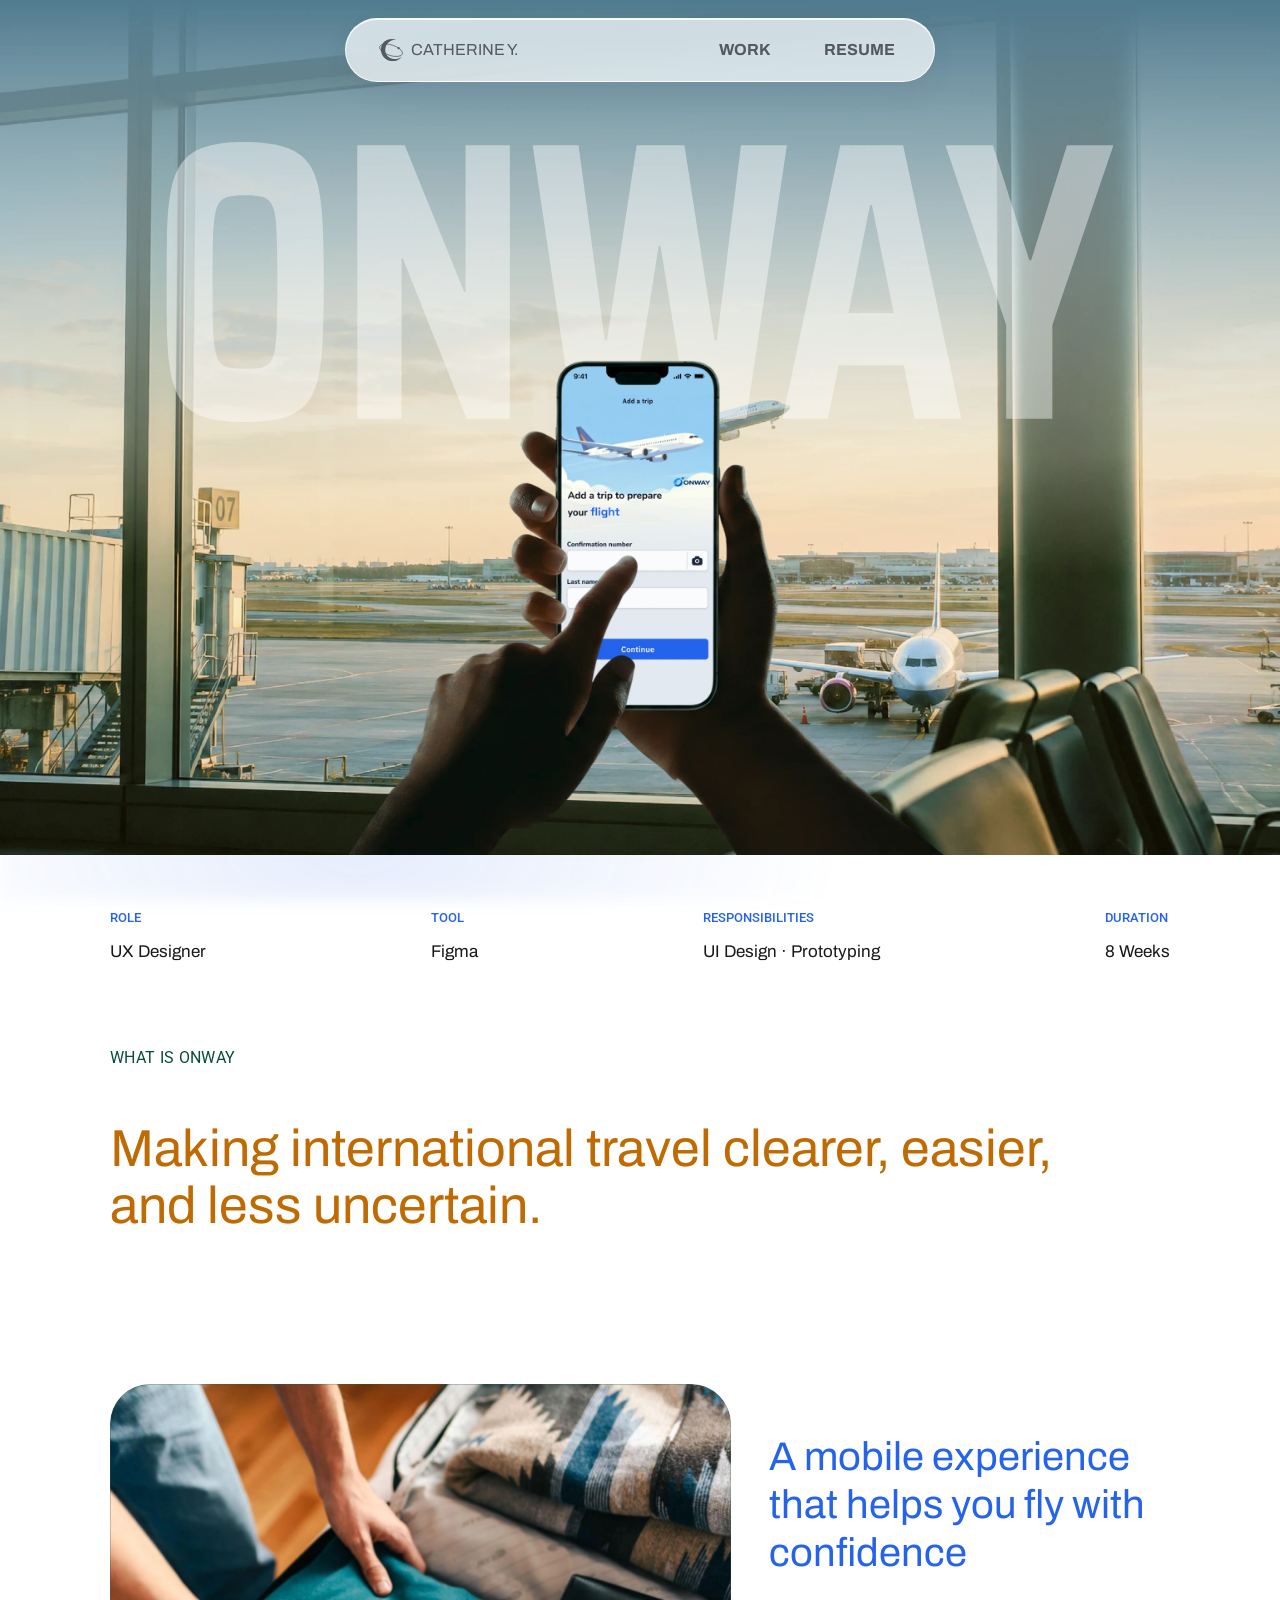
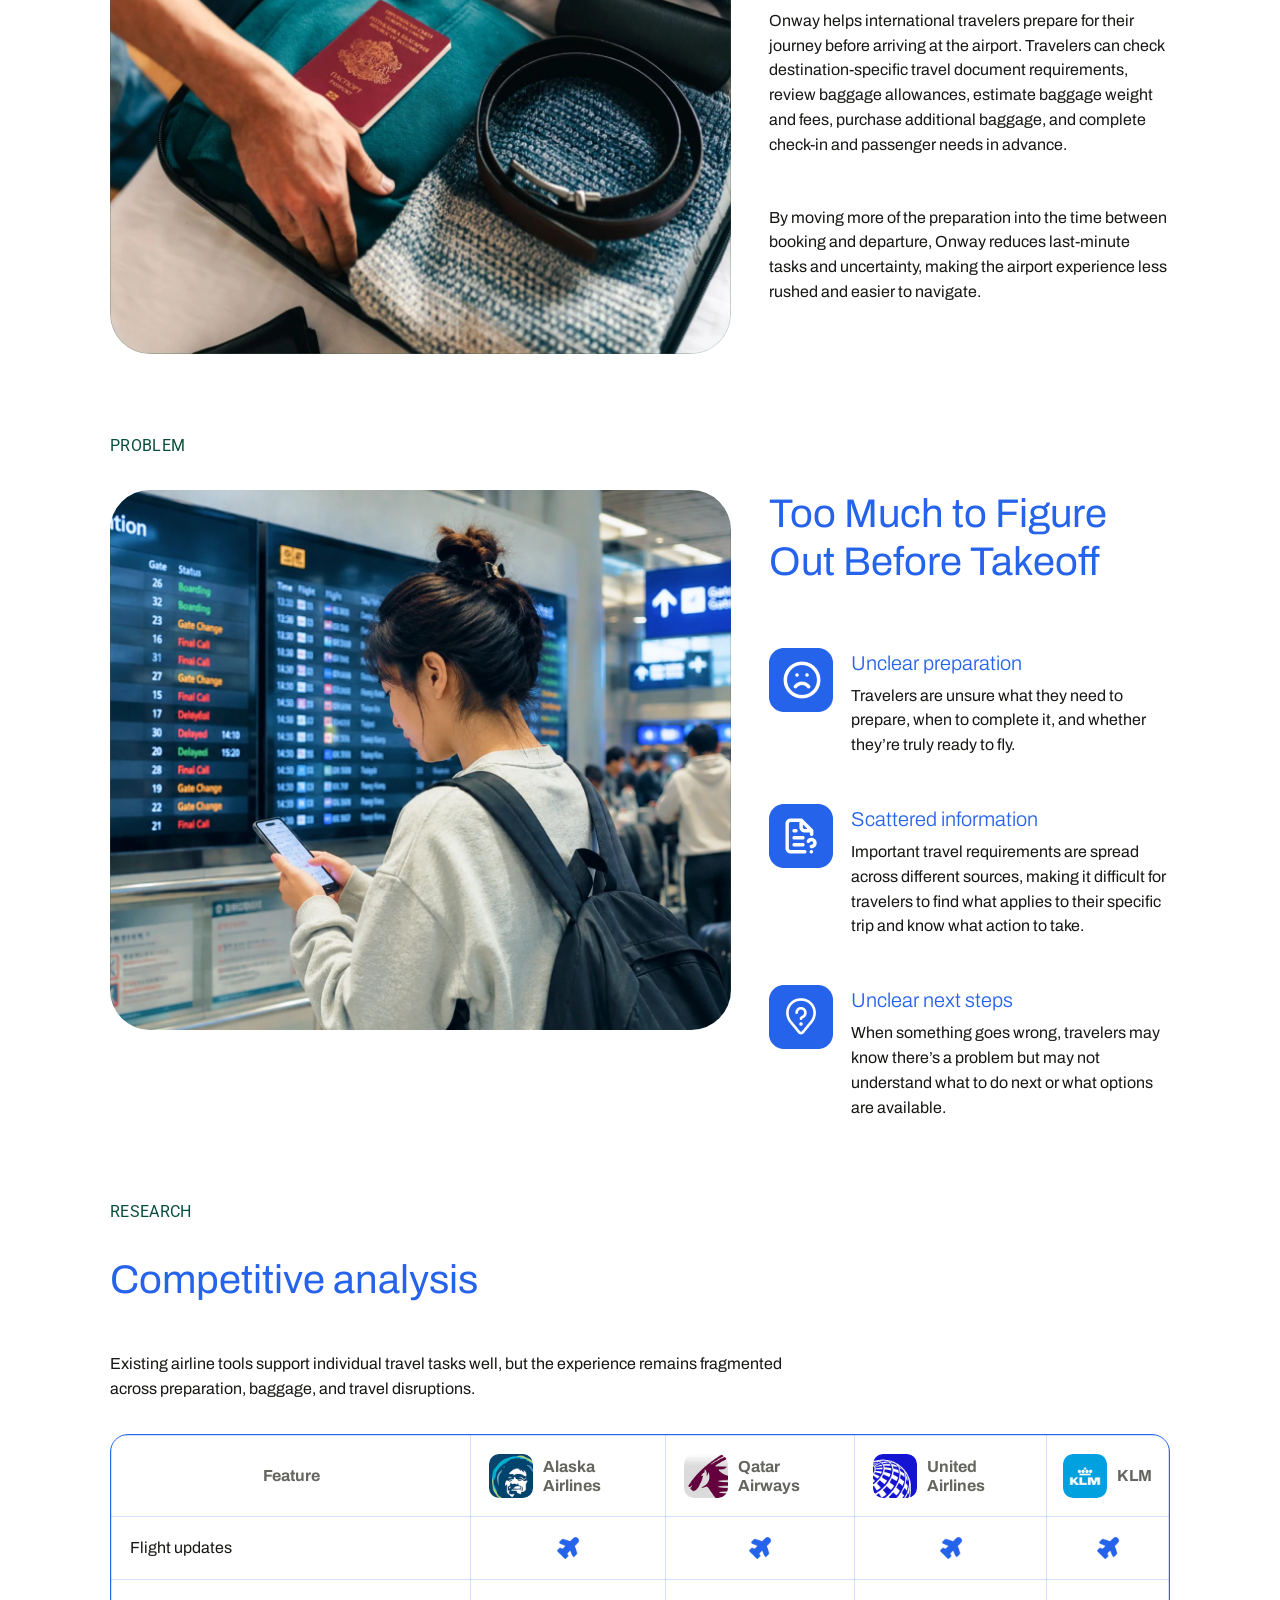
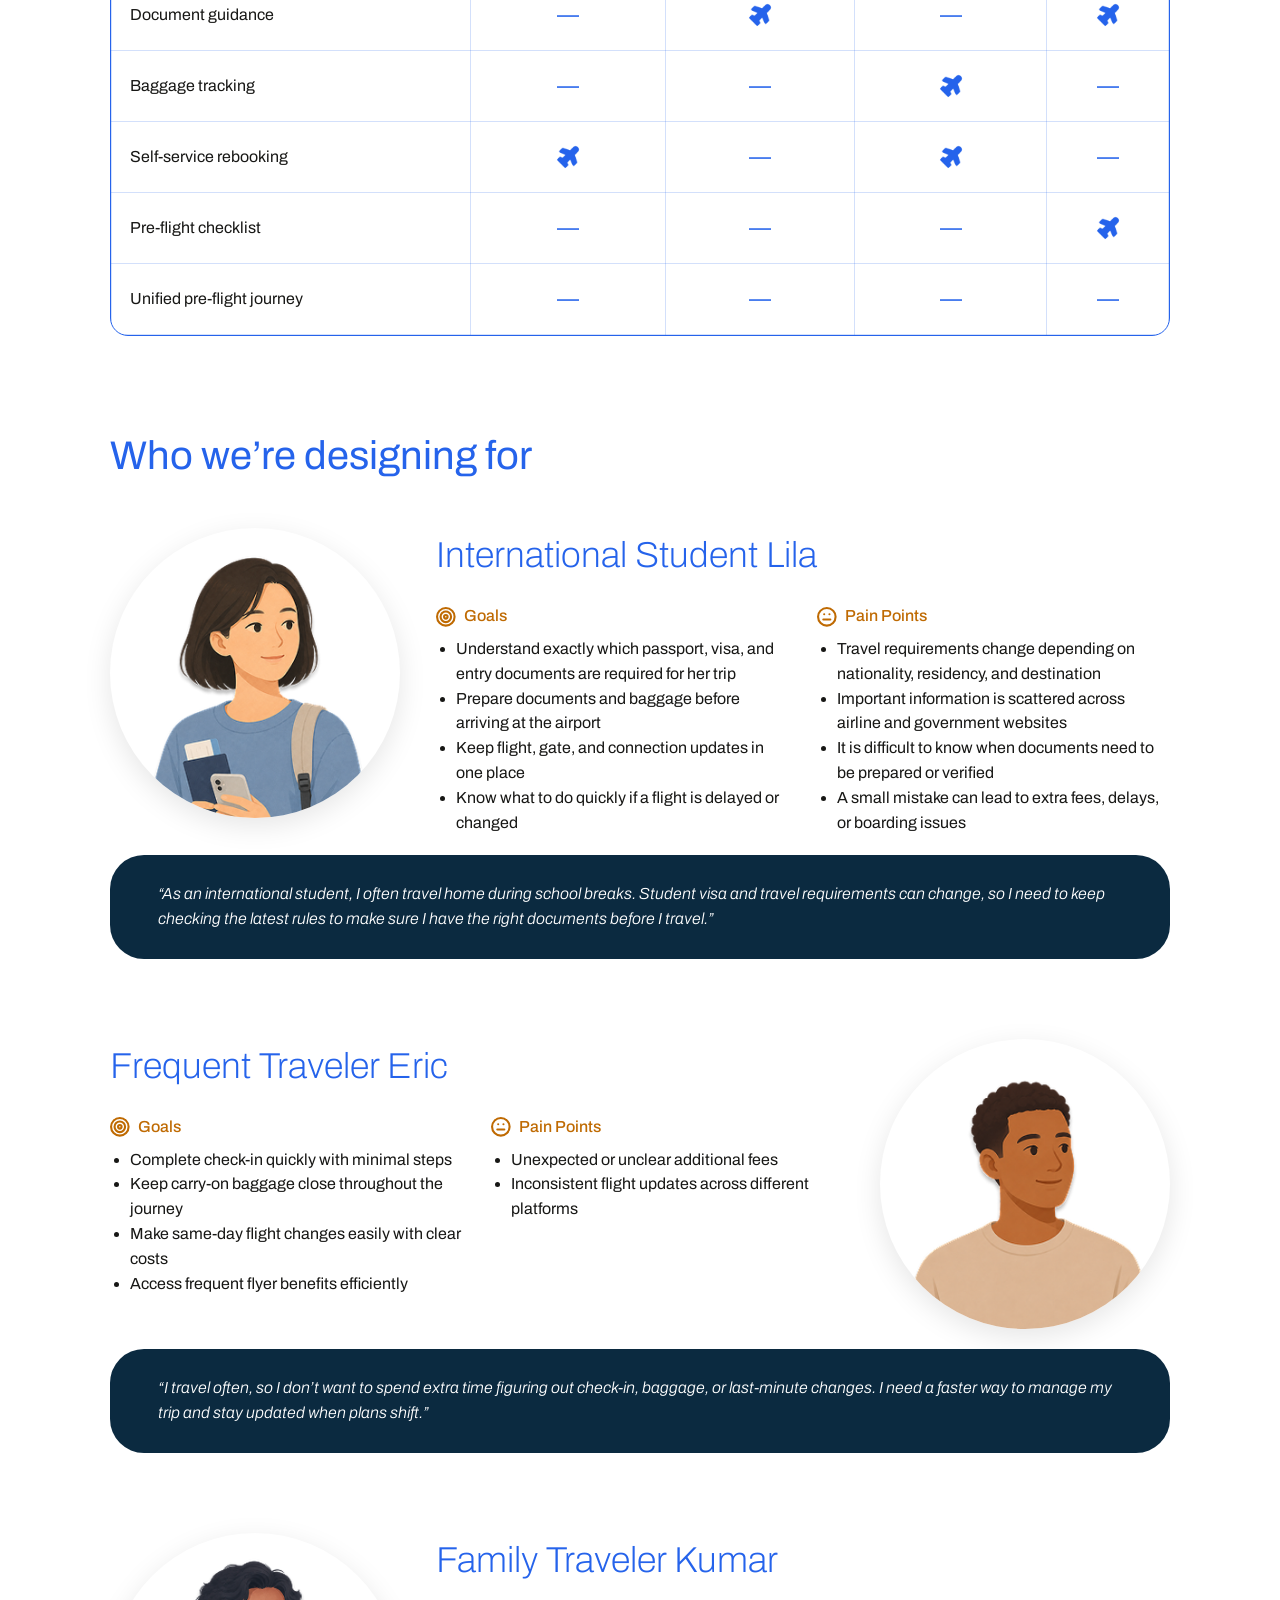
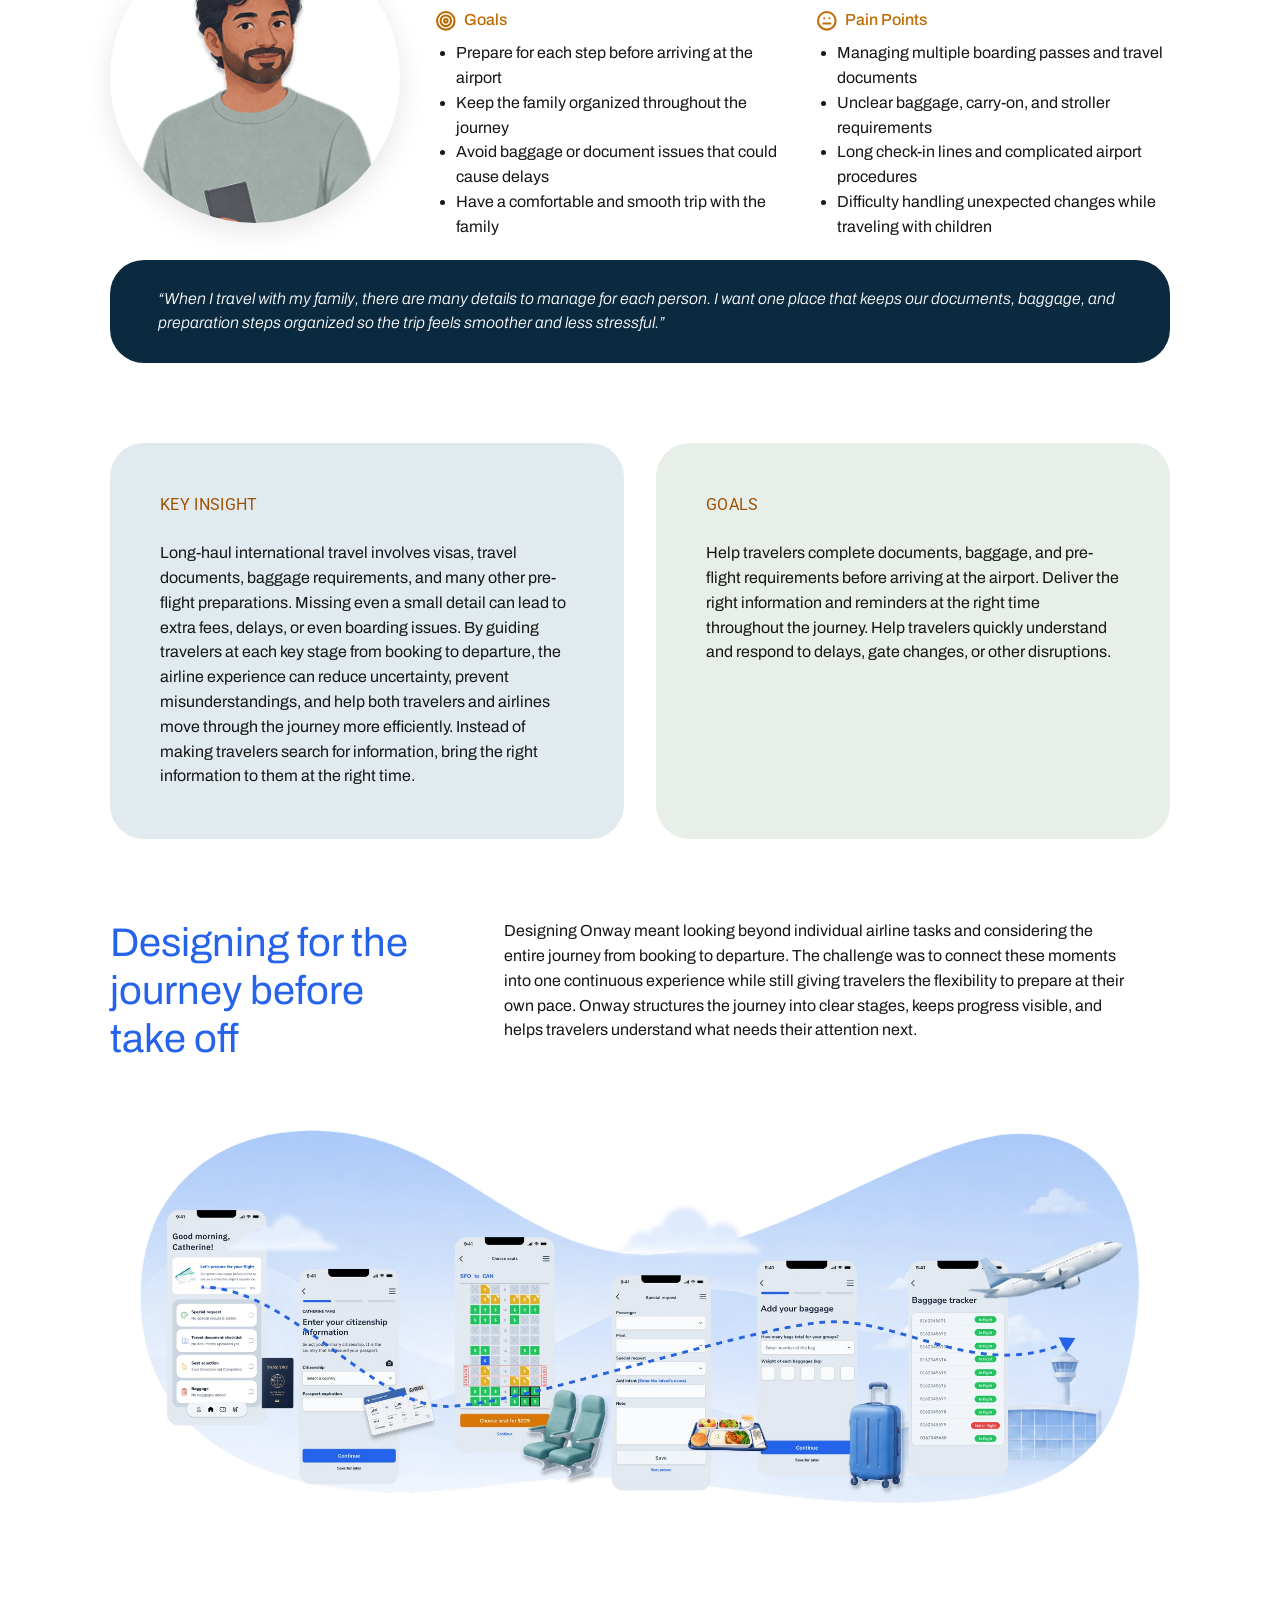
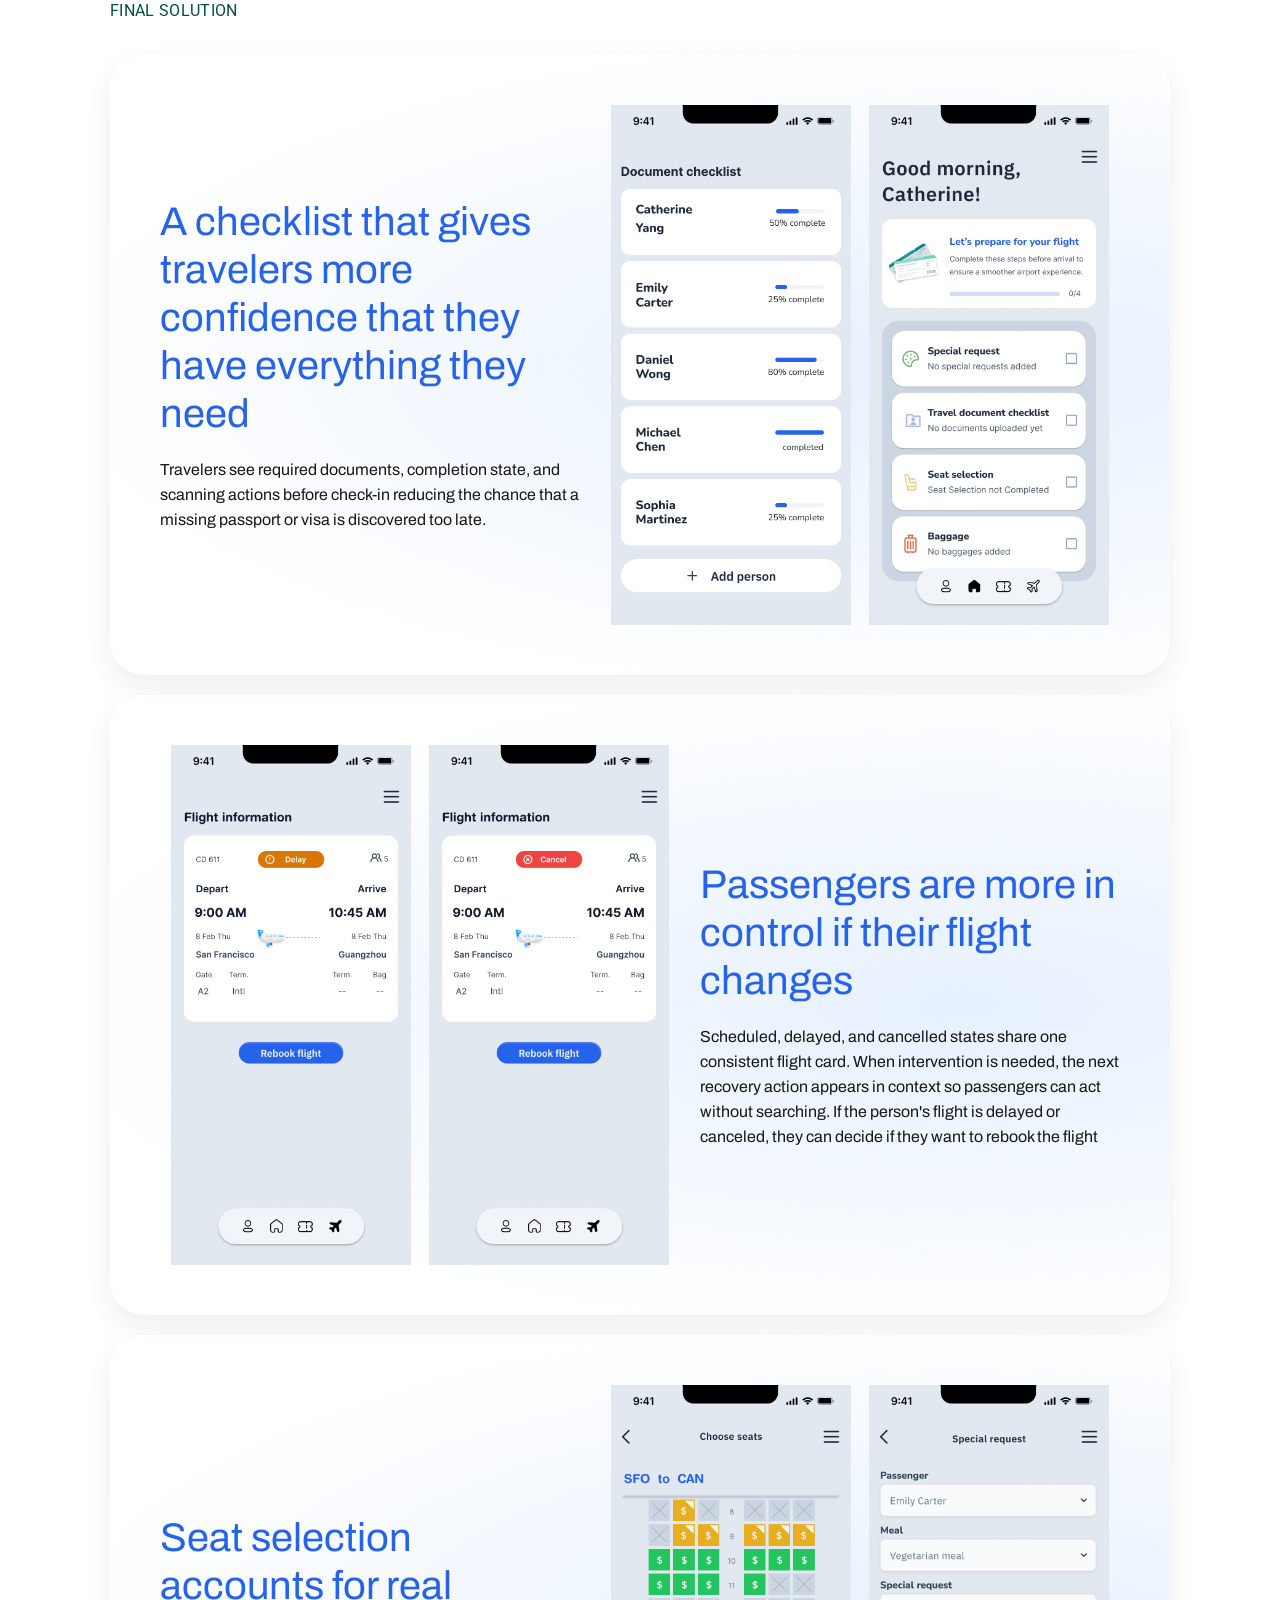
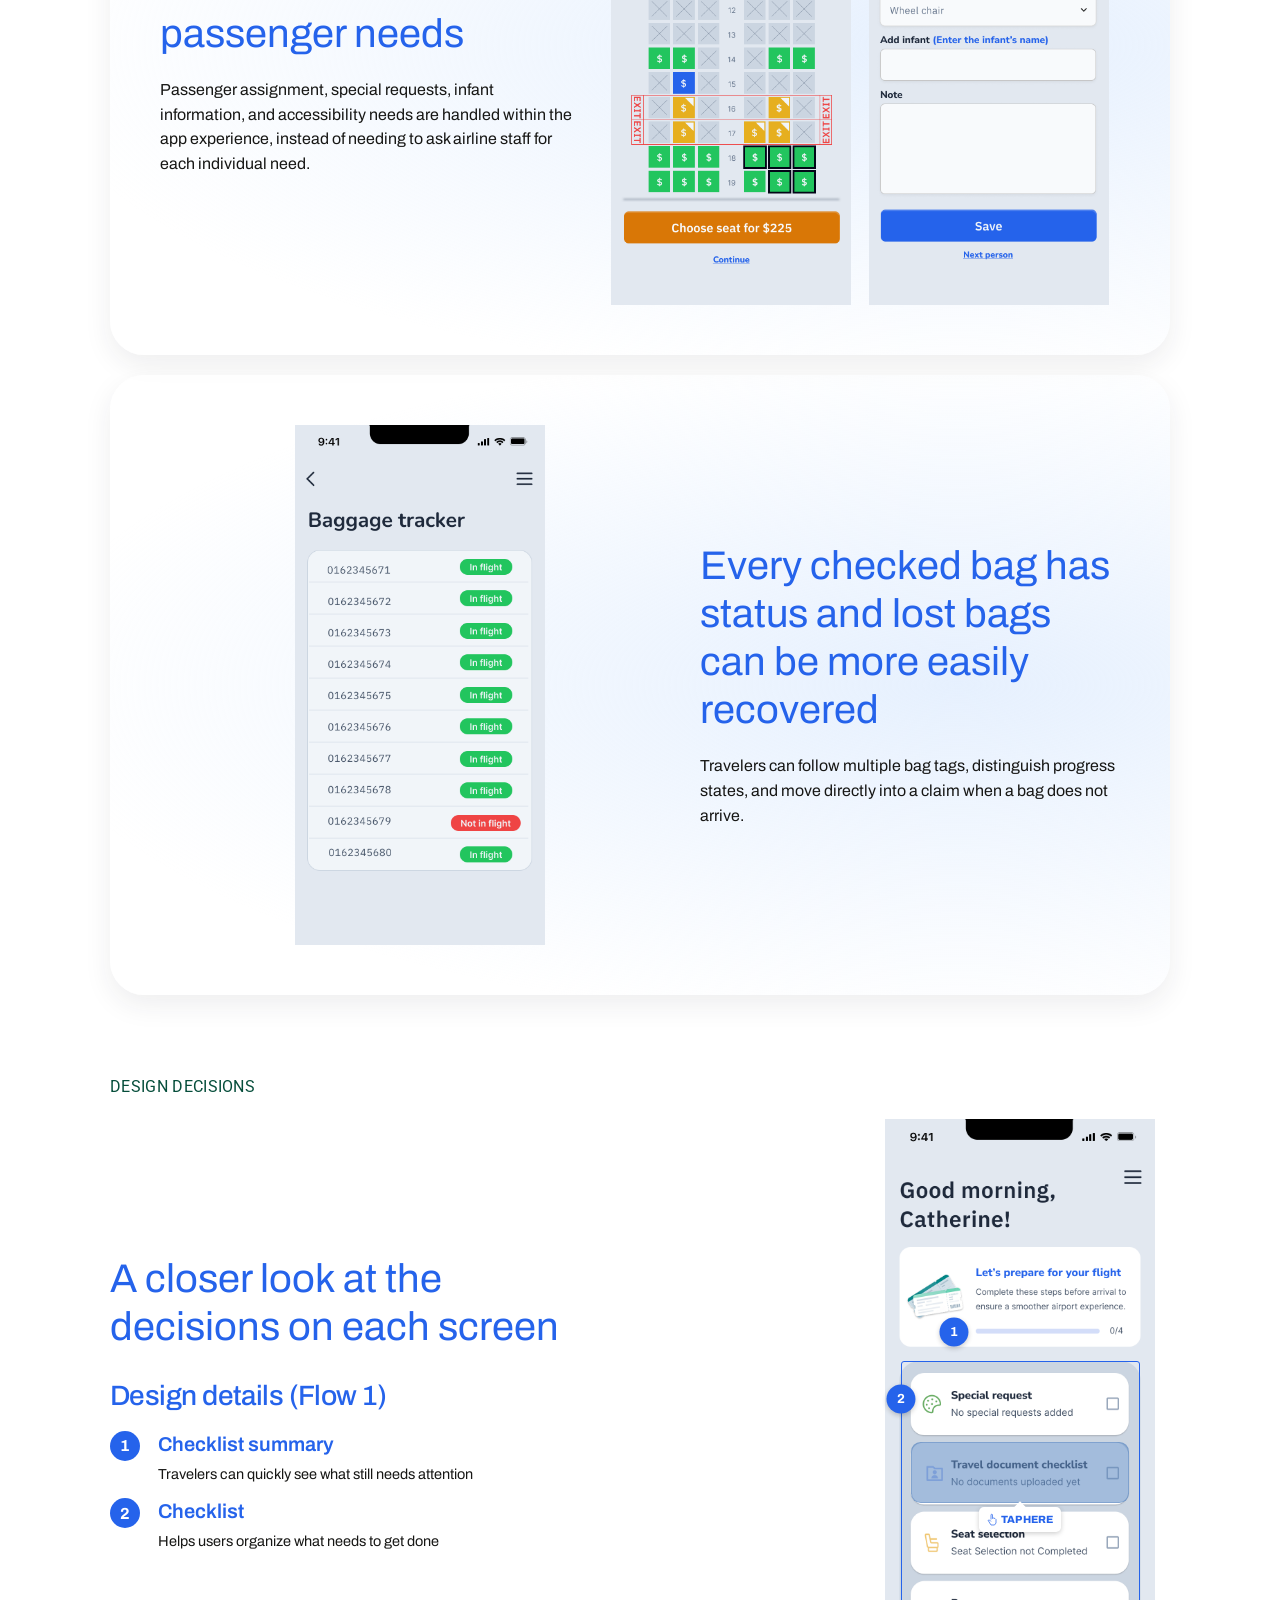
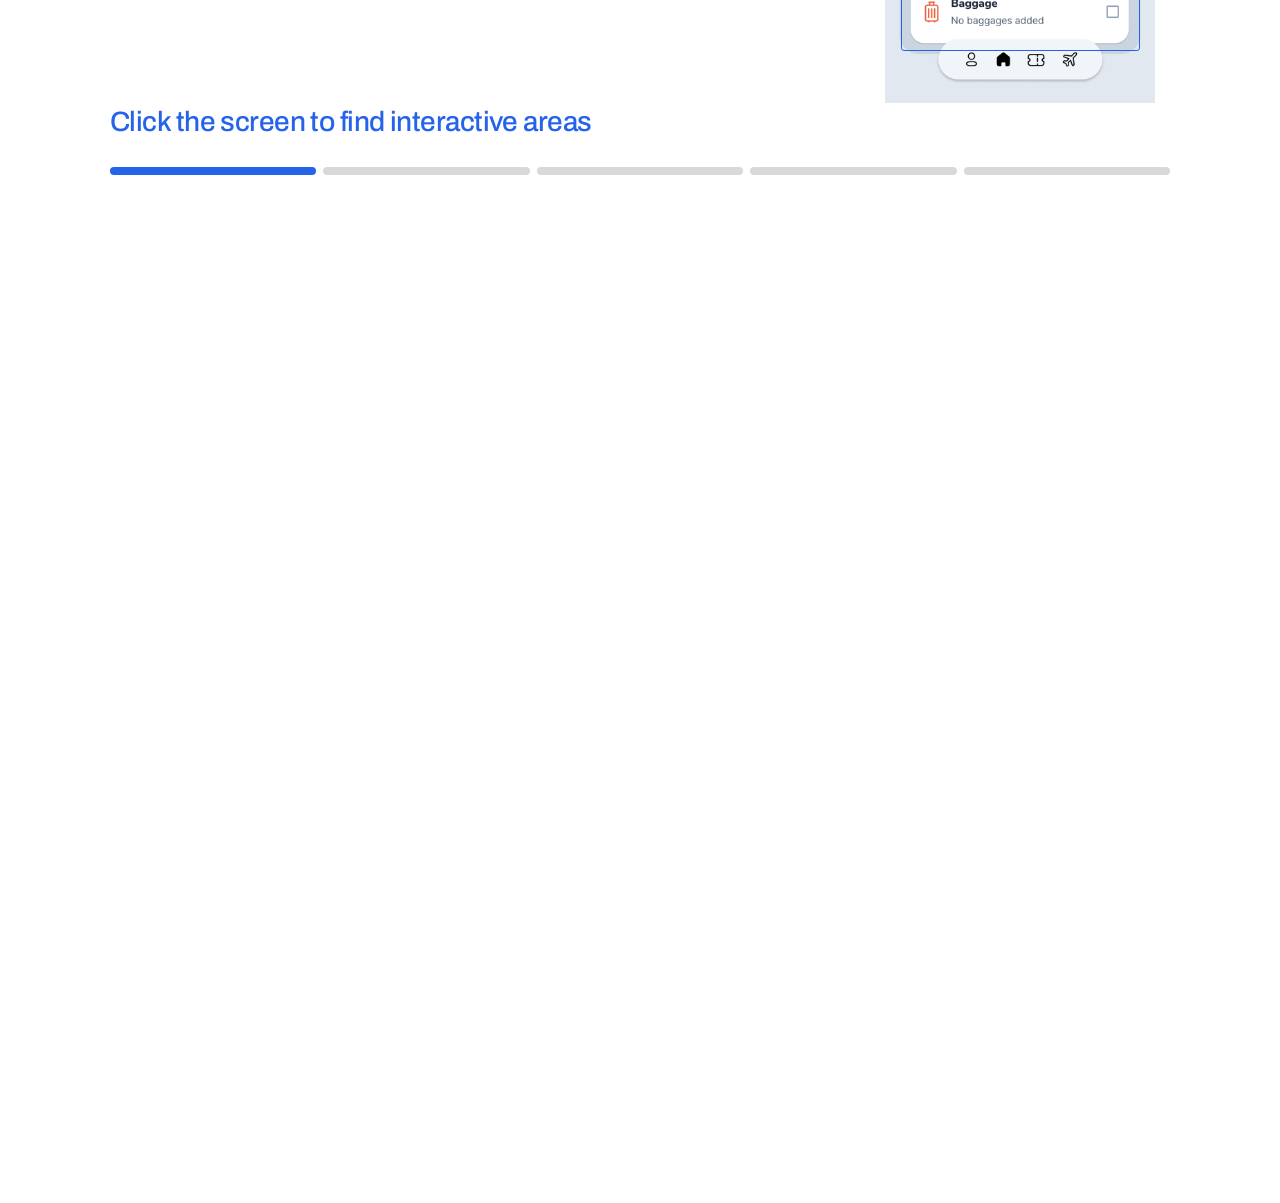
==== commit 9317d1cb: "Give Design decisions section labels their own row above the interactive screens" ====
--- a/onway-case-study/index.html
+++ b/onway-case-study/index.html
@@ -99,7 +99,7 @@
 </div></div></section><section id="design-decision" class="section design-decision" aria-labelledby="design-decision-title">
   <h2 id="design-decision-title" class="sr-only">Design decisions</h2>
   <div class="design-decision__interactive">
-    <iframe class="design-decision__frame" data-design-decision data-src="design-decision/index.html?v=20261016-1" title="Onway interactive design decision" width="1440" height="900" scrolling="no"></iframe>
+    <iframe class="design-decision__frame" data-design-decision data-src="design-decision/index.html?v=20261016-2" title="Onway interactive design decision" width="1440" height="900" scrolling="no"></iframe>
     <noscript><p class="shell"><a href="design-decision/index.html">Open the interactive design decision</a></p></noscript>
   </div>
 </section><section id="reflection" class="section reflection"><div class="shell reflection__grid"><div><h2>Reflection</h2><img class="onway-mark" src="assets/onway-logo-mark.png" alt="Onway logo" loading="lazy" width="792" height="660" decoding="async"></div><div><p>Onway started from my experience working as airline ground staff, where I saw how missing documents, baggage confusion, and unclear procedures could create problems at the airport. I initially focused on making check-in and travel requirements easier to access, but I realized the bigger opportunity was to help travelers prepare earlier.</p><p>That realization shaped Onway into a journey-based experience that guides travelers from booking to departure. Instead of asking travelers to research everything themselves, Onway provides destination-specific preparation, timely reminders, and step-by-step guidance based on where they are in their journey.</p><p>Onway is still a concept, and a real product would depend on reliable travel-regulation data and integration with airline systems. But I believe there is an opportunity to help passengers arrive at the airport better prepared while reducing confusion and unnecessary work for airline staff. If Onway could prevent avoidable travel issues, shorten check-in time, and give travelers more confidence before an important international trip, I’d consider that a meaningful outcome.</p></div></div><div class="next-project-row page-width">
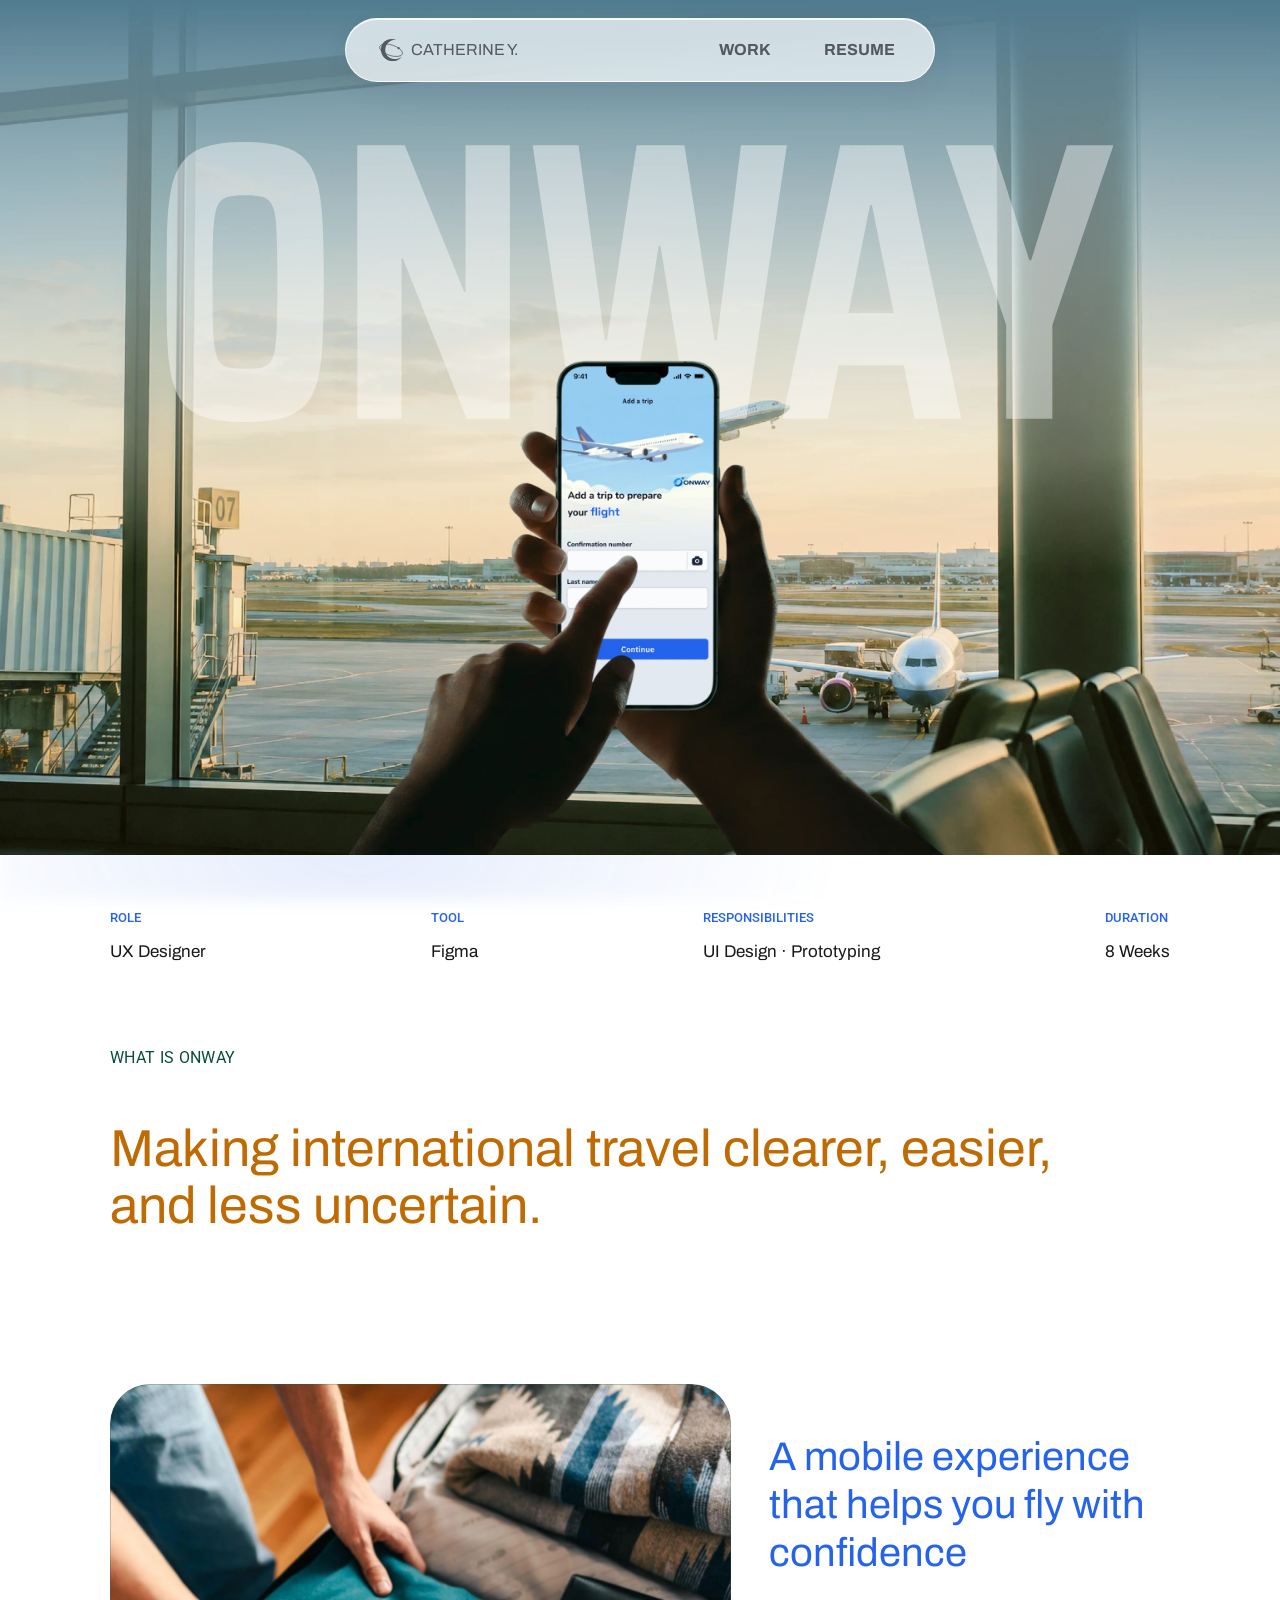
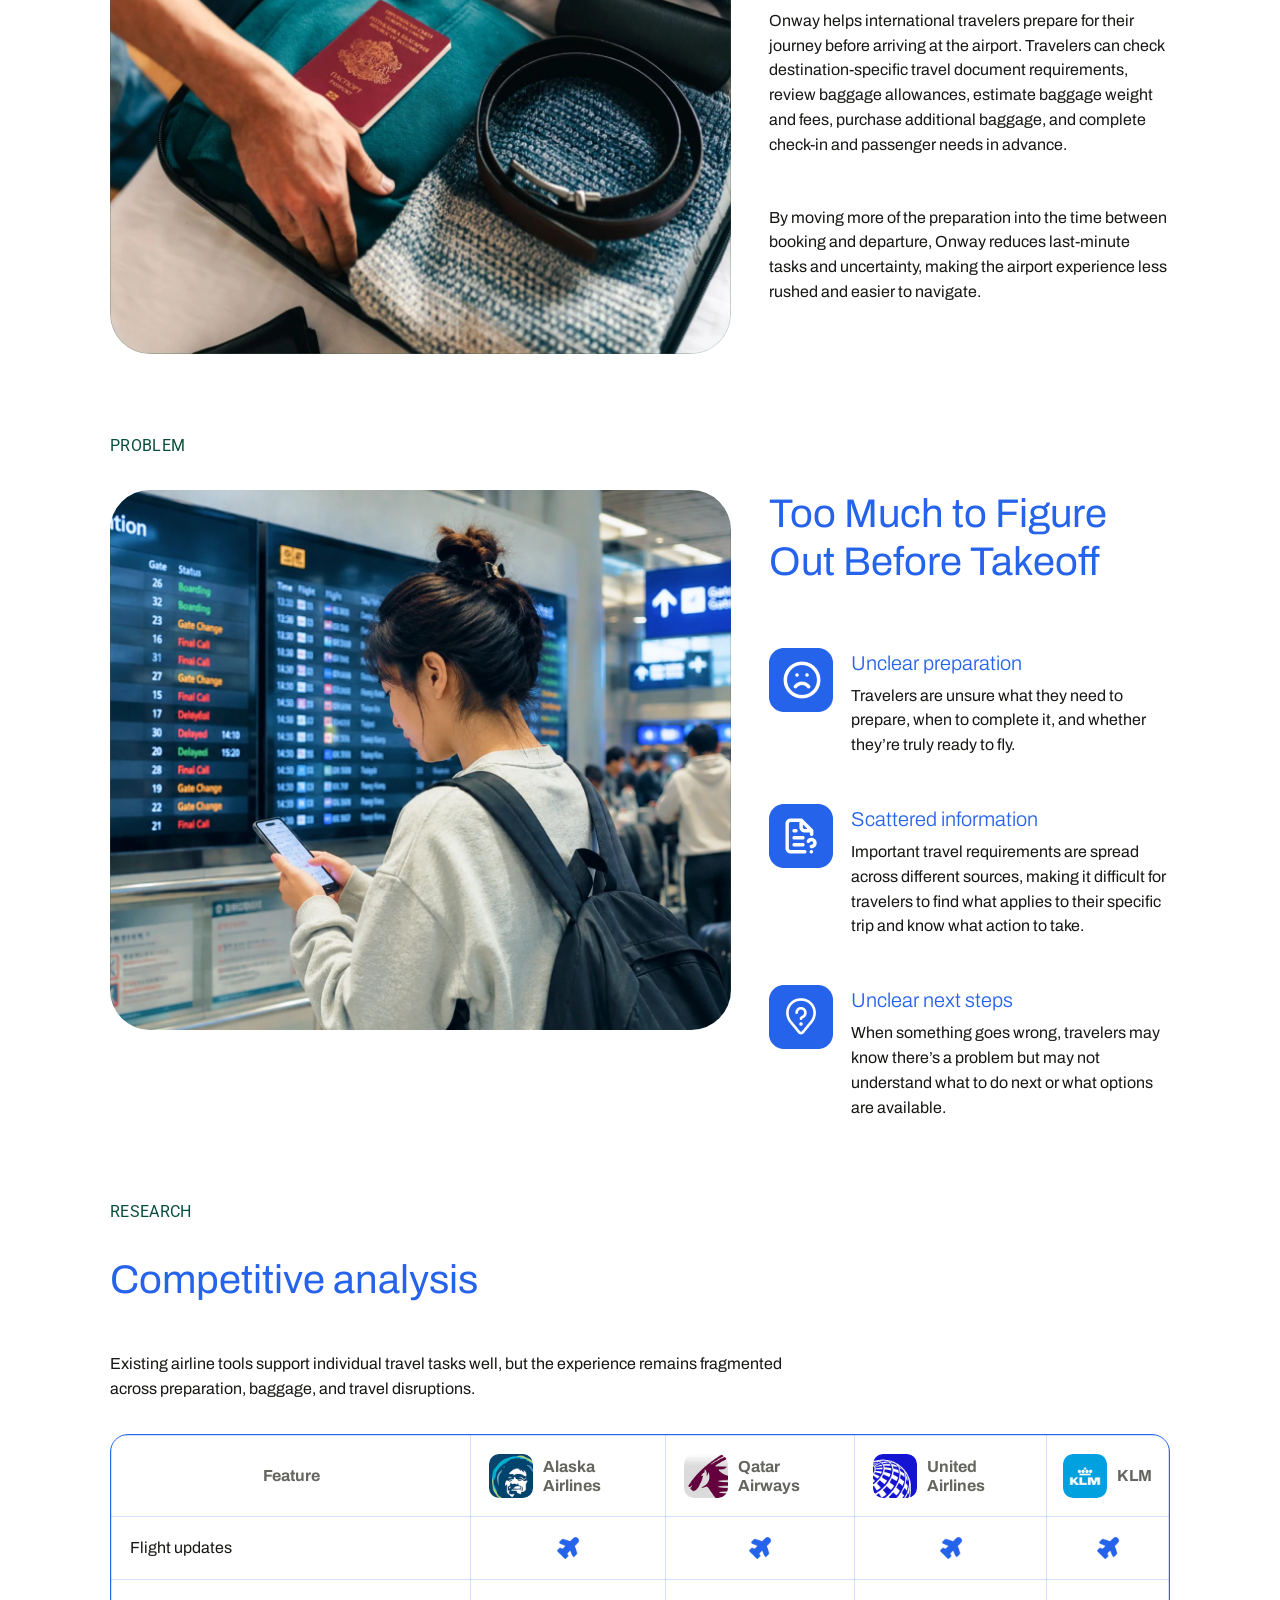
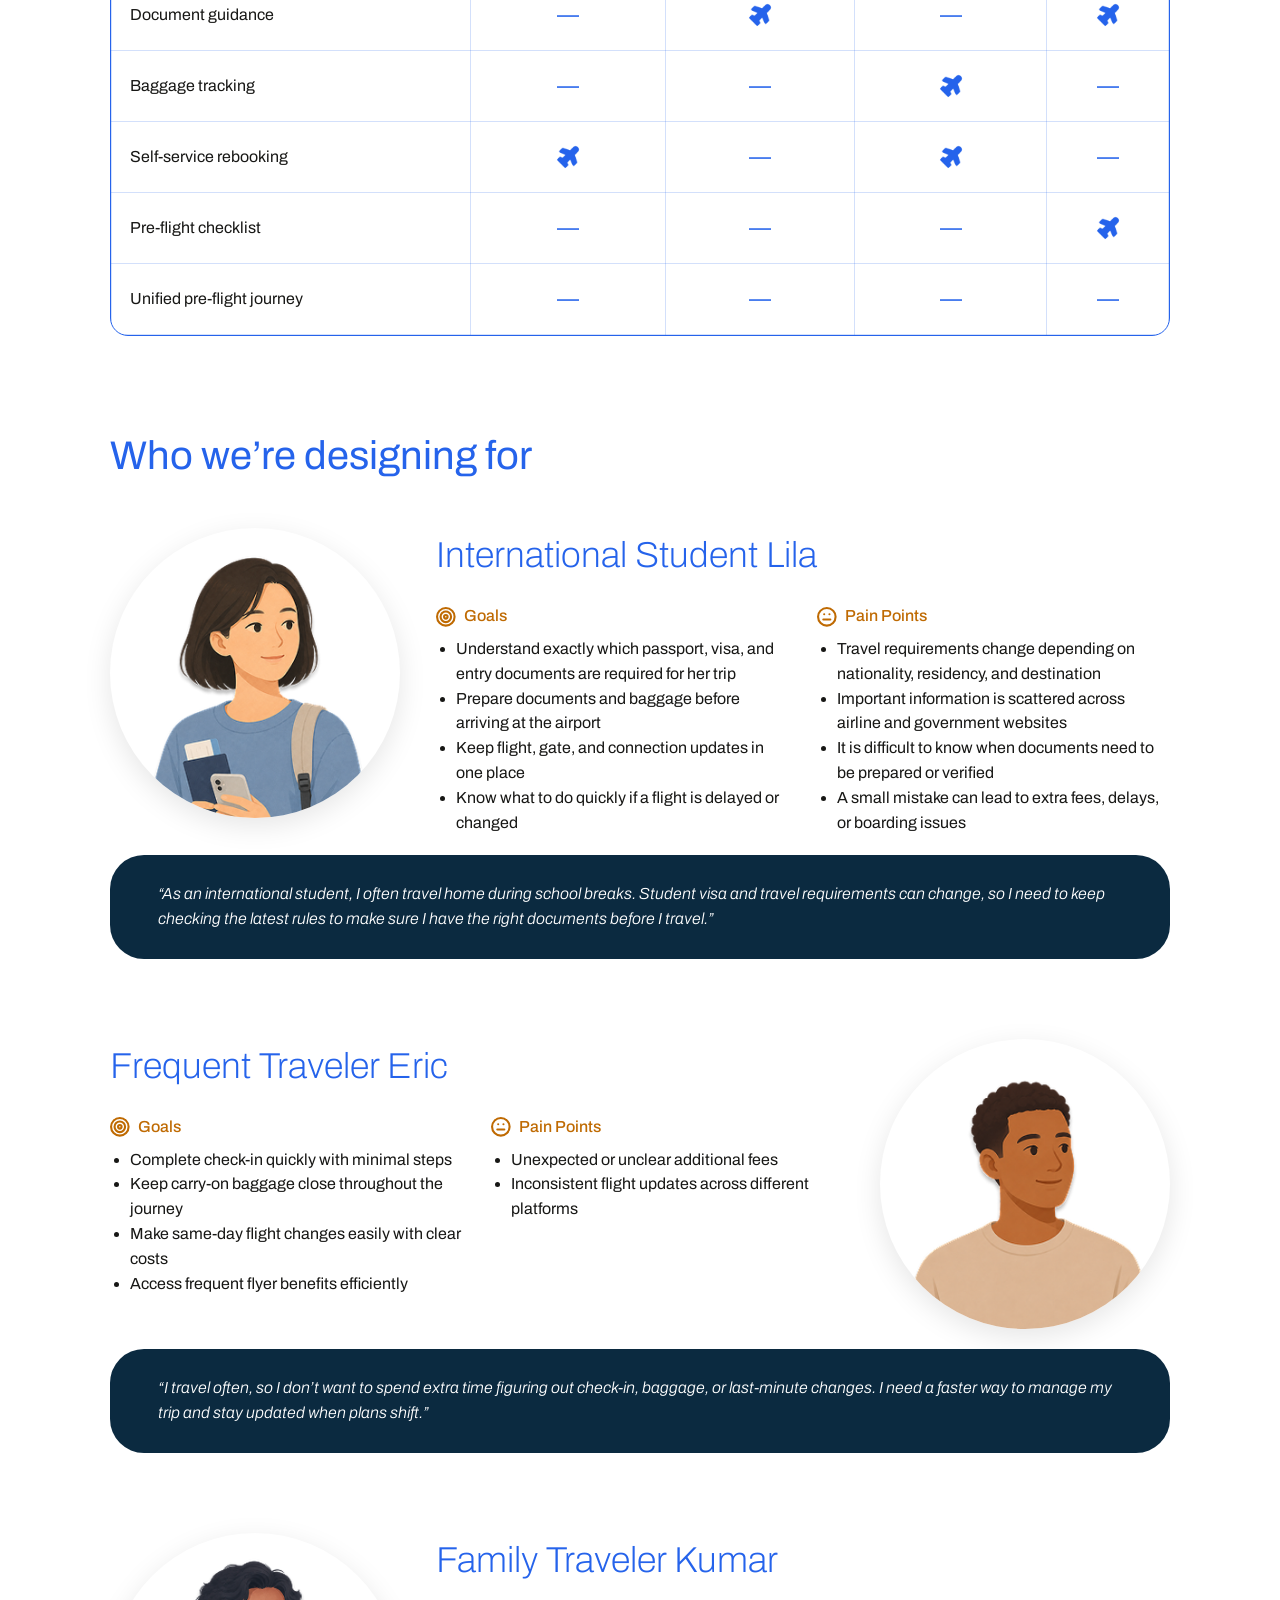
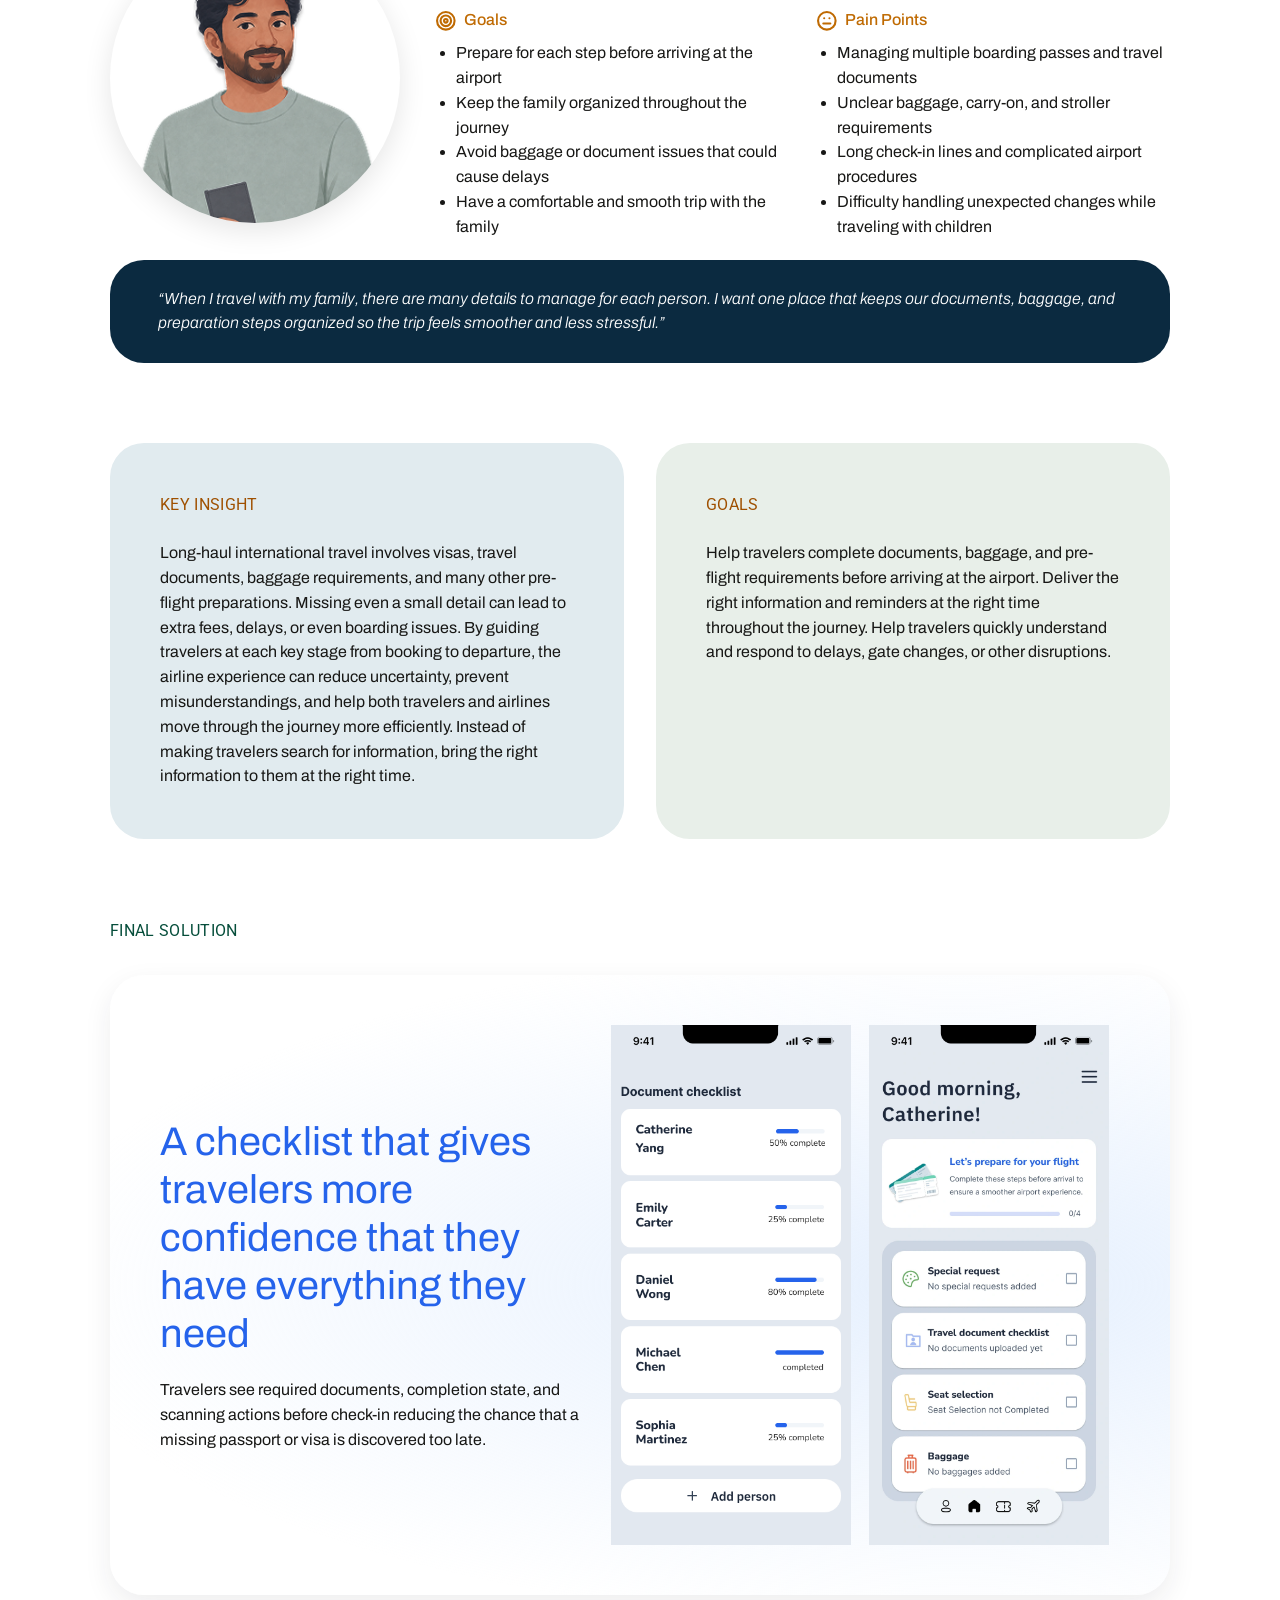
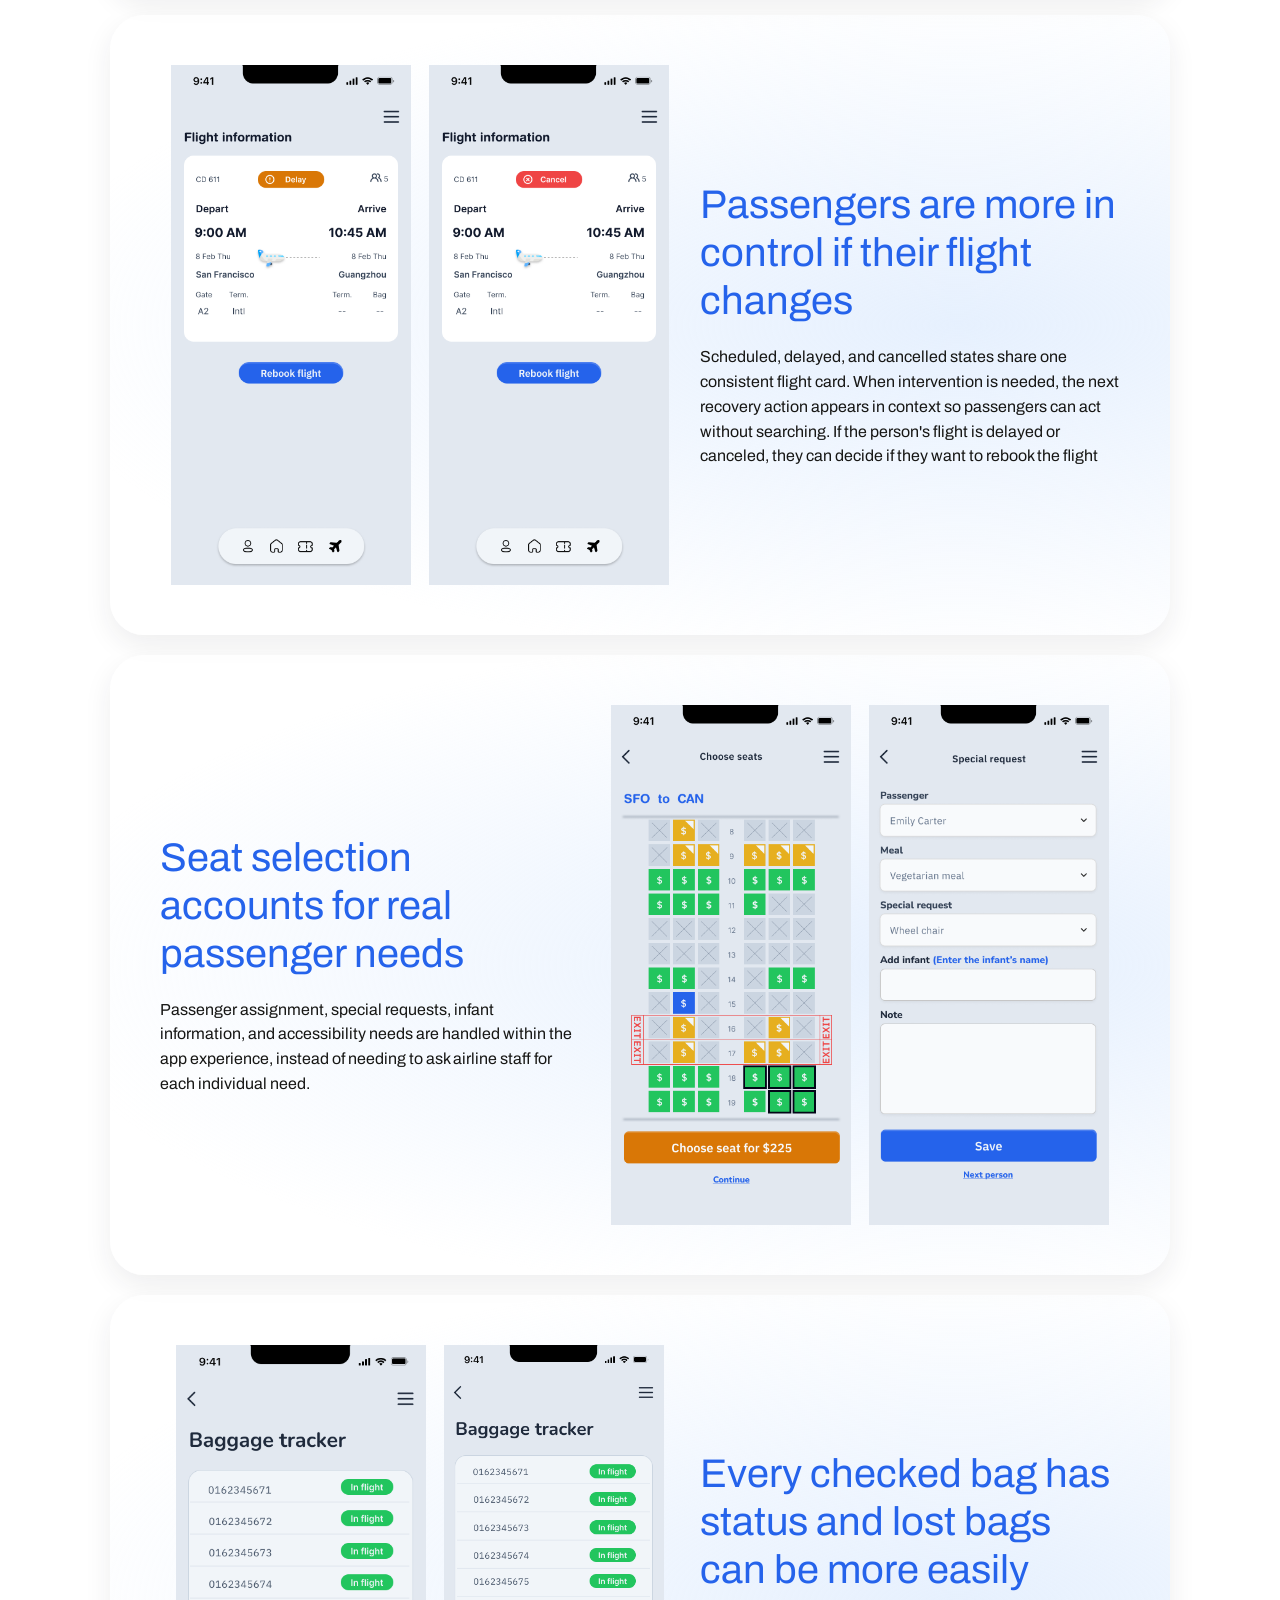
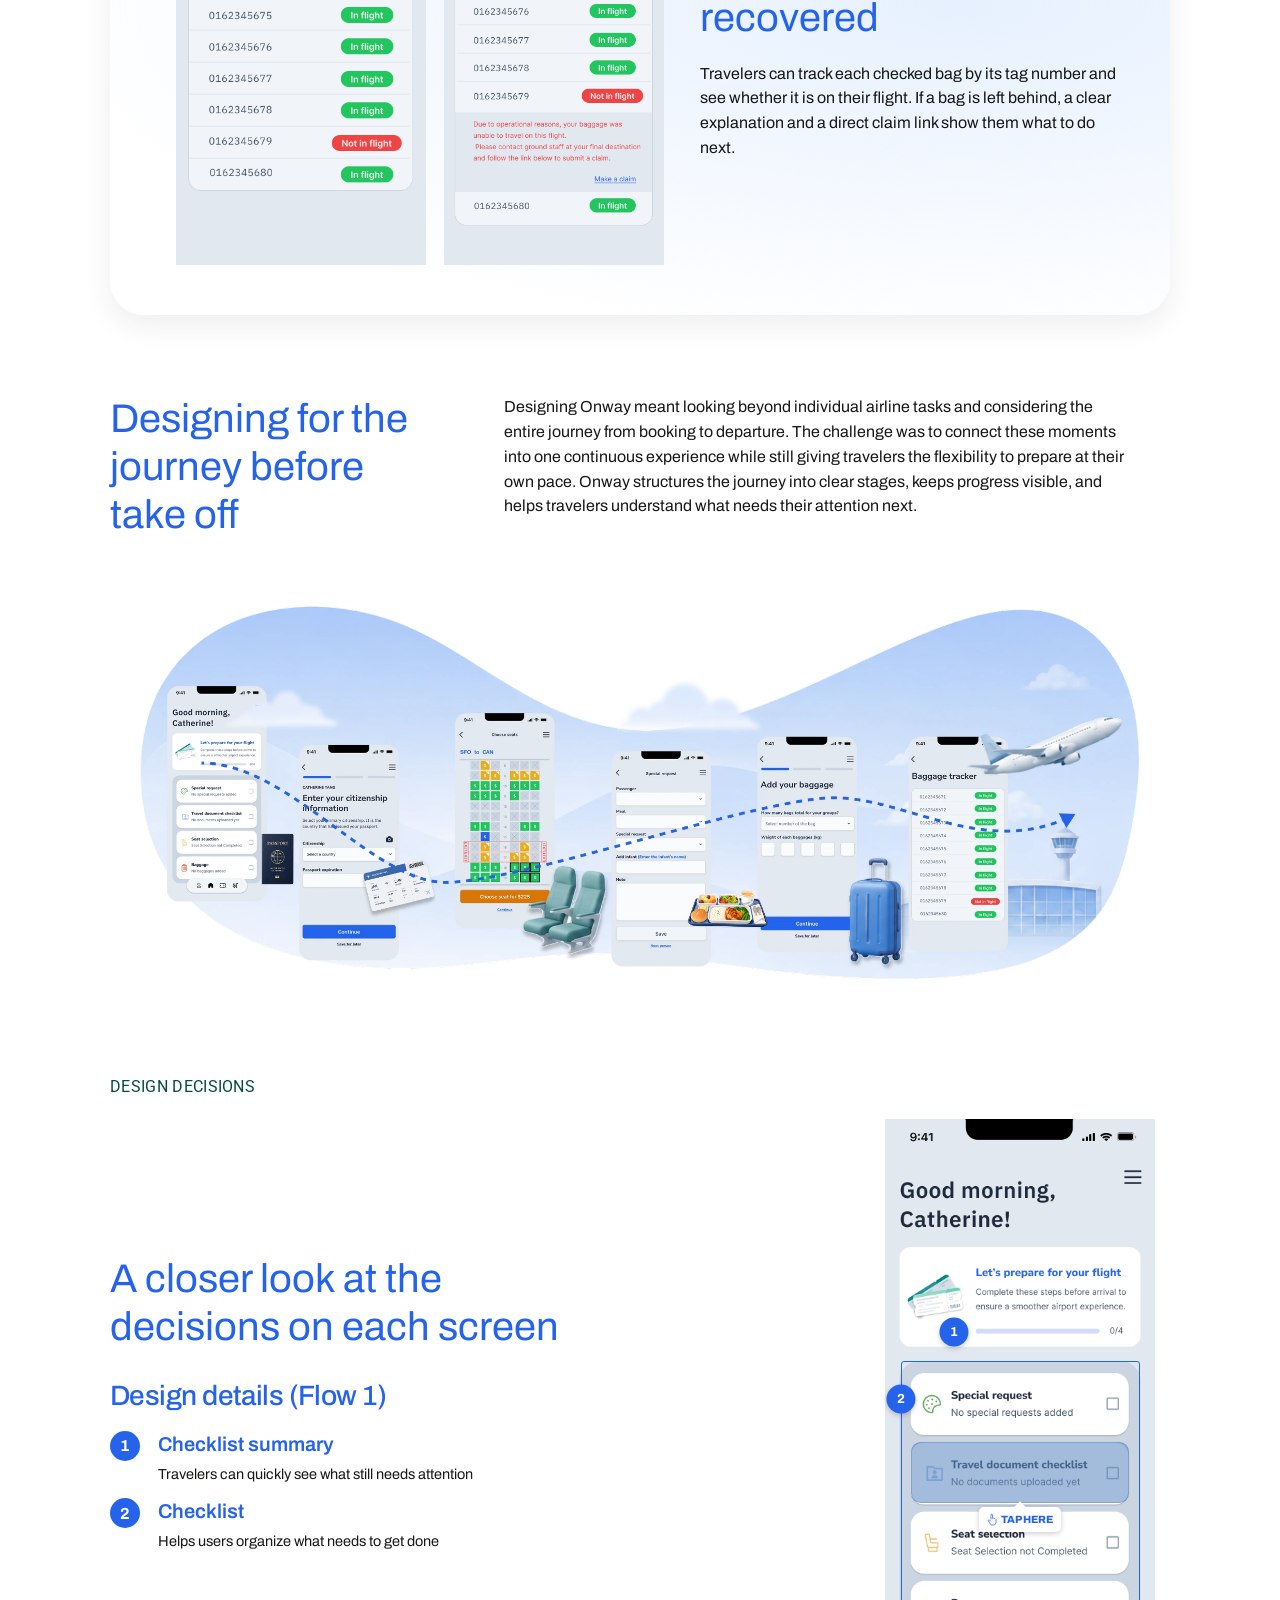
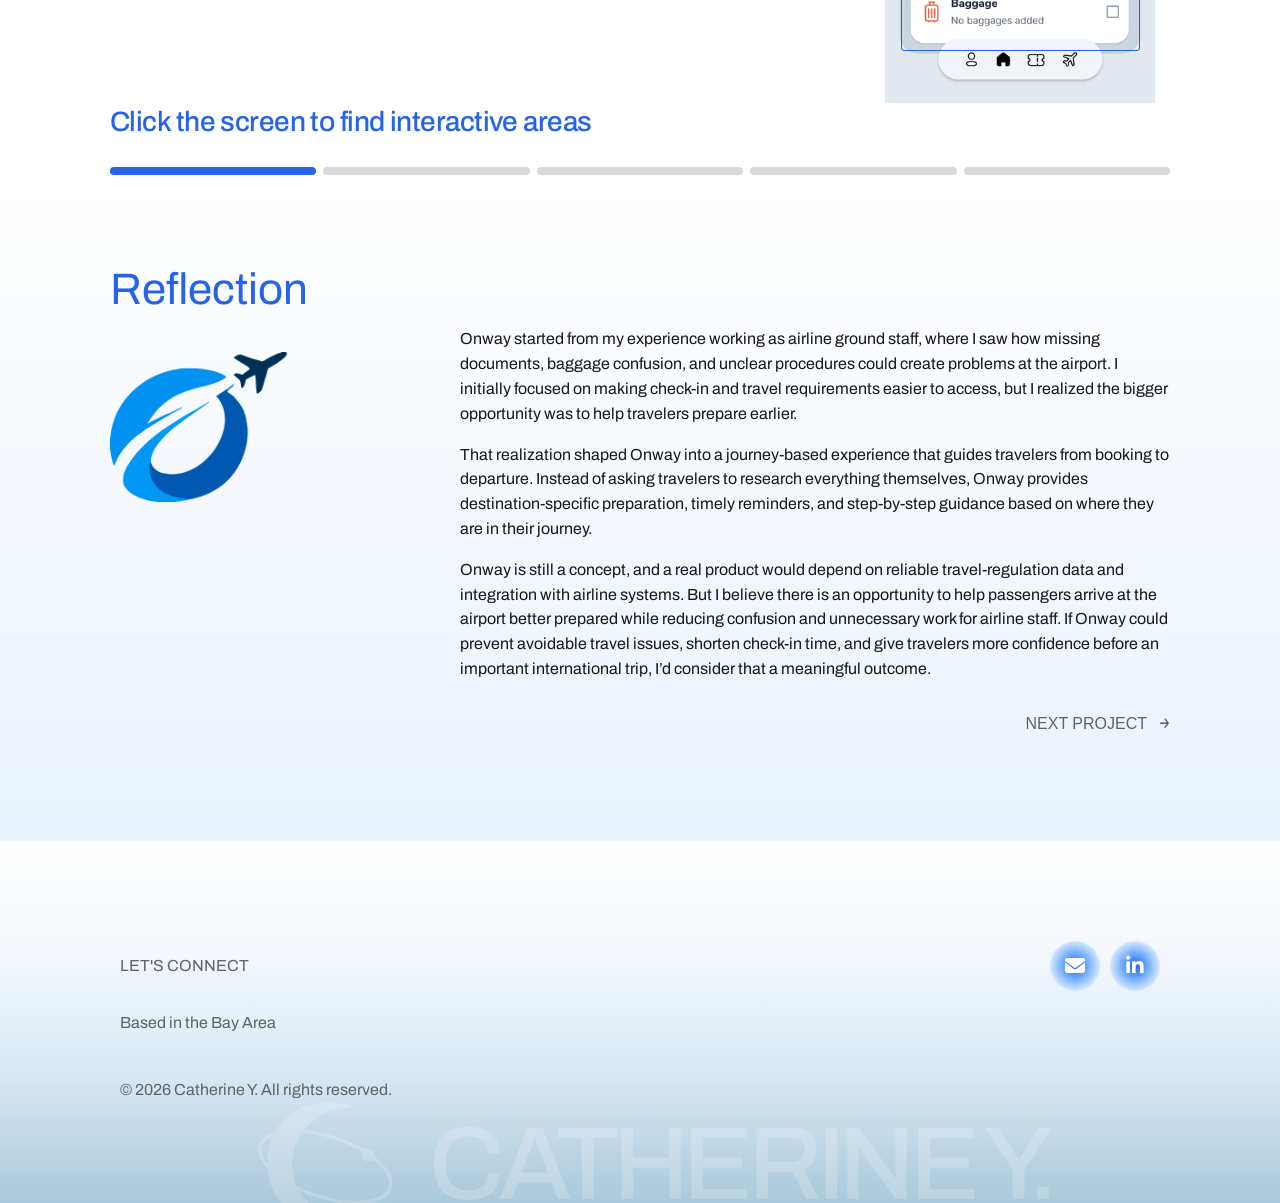
==== commit 39d5fca1: "Add baggage claim guidance to Onway final solution and move design journey after solutions" ====
--- a/onway-case-study/index.html
+++ b/onway-case-study/index.html
@@ -46,8 +46,8 @@
       <a href="#problem" data-index-target="problem"><span class="case-index__dot" aria-hidden="true"></span><span>PROBLEM</span></a>
       <a href="#research" data-index-target="research"><span class="case-index__dot" aria-hidden="true"></span><span>RESEARCH</span></a>
       <a href="#insights" data-index-target="insights"><span class="case-index__dot" aria-hidden="true"></span><span>KEY INSIGHTS</span></a>
+      <a href="#solutions" data-index-target="solutions"><span class="case-index__dot" aria-hidden="true"></span><span>FINAL SOLUTION</span></a>
       <a href="#story" data-index-target="story"><span class="case-index__dot" aria-hidden="true"></span><span>DESIGN JOURNEY</span></a>
-      <a href="#solutions" data-index-target="solutions"><span class="case-index__dot" aria-hidden="true"></span><span>FINAL SOLUTION</span></a>
       <a href="#design-decision" data-index-target="design-decision"><span class="case-index__dot" aria-hidden="true"></span><span>DESIGN DECISION</span></a>
       <a href="#reflection" data-index-target="reflection"><span class="case-index__dot" aria-hidden="true"></span><span>REFLECTION</span></a>
     </nav>
@@ -91,12 +91,12 @@
 </div></section><section id="insights" class="section insights"><div class="shell insights__grid">
 <article class="insight-card"><p class="eyebrow">Key insight</p><p>Long-haul international travel involves visas, travel documents, baggage requirements, and many other pre-flight preparations. Missing even a small detail can lead to extra fees, delays, or even boarding issues. By guiding travelers at each key stage from booking to departure, the airline experience can reduce uncertainty, prevent misunderstandings, and help both travelers and airlines move through the journey more efficiently. Instead of making travelers search for information, bring the right information to them at the right time.</p></article>
 <article class="insight-card"><p class="eyebrow">Goals</p><p>Help travelers complete documents, baggage, and pre-flight requirements before arriving at the airport. Deliver the right information and reminders at the right time throughout the journey. Help travelers quickly understand and respond to delays, gate changes, or other disruptions.</p></article>
-</div></section><section id="story" class="section story shell"><div class="story__header"><h2>Designing for the journey before take off</h2><p>Designing Onway meant looking beyond individual airline tasks and considering the entire journey from booking to departure. The challenge was to connect these moments into one continuous experience while still giving travelers the flexibility to prepare at their own pace. Onway structures the journey into clear stages, keeps progress visible, and helps travelers understand what needs their attention next.</p></div><figure class="story__visual"><img src="assets/onway-preflight-journey.webp" alt="Onway pre-flight journey showing travel documents, seat selection, special requests, baggage preparation, and baggage tracking" width="2048" height="789" loading="lazy" decoding="async"></figure></section><section id="solutions" class="section solutions"><div class="shell"><p class="eyebrow">Final solution</p><div class="solution-list">
+</div></section><section id="solutions" class="section solutions"><div class="shell"><p class="eyebrow">Final solution</p><div class="solution-list">
 <article class="solution"><div class="solution__copy"><h2>A checklist that gives travelers more confidence that they have everything they need</h2><p>Travelers see required documents, completion state, and scanning actions before check-in reducing the chance that a missing passport or visa is discovered too late.</p></div><div class="phone-stack"><img src="assets/onway-screen-documents.png" alt="Onway documents screen" width="780" height="1688" loading="lazy" decoding="async"><img src="assets/onway-screen-checklist.webp" alt="Onway checklist screen" width="780" height="1688" loading="lazy" decoding="async"></div></article>
 <article class="solution"><div class="solution__copy"><h2>Passengers are more in control if their flight changes</h2><p>Scheduled, delayed, and cancelled states share one consistent flight card. When intervention is needed, the next recovery action appears in context so passengers can act without searching. If the person&#x27;s flight is delayed or canceled, they can decide if they want to rebook the flight</p></div><div class="phone-stack"><img src="assets/onway-screen-flights.png" alt="Onway flights screen" width="780" height="1688" loading="lazy" decoding="async"><img src="assets/onway-screen-flight-details.png" alt="Onway flight details screen" width="780" height="1688" loading="lazy" decoding="async"></div></article>
 <article class="solution"><div class="solution__copy"><h2>Seat selection accounts for real passenger needs</h2><p>Passenger assignment, special requests, infant information, and accessibility needs are handled within the app experience, instead of needing to ask airline staff for each individual need.</p></div><div class="phone-stack"><img src="assets/onway-screen-seats.png" alt="Onway seats screen" width="780" height="1688" loading="lazy" decoding="async"><img src="assets/onway-screen-passenger.png" alt="Onway passenger screen" width="780" height="1688" loading="lazy" decoding="async"></div></article>
-<article class="solution"><div class="solution__copy"><h2>Every checked bag has status and lost bags can be more easily recovered</h2><p>Travelers can follow multiple bag tags, distinguish progress states, and move directly into a claim when a bag does not arrive.</p></div><div class="phone-stack"><img src="assets/onway-screen-baggage.png" alt="Onway baggage screen" width="780" height="1624" loading="lazy" decoding="async"></div></article>
-</div></div></section><section id="design-decision" class="section design-decision" aria-labelledby="design-decision-title">
+<article class="solution"><div class="solution__copy"><h2>Every checked bag has status and lost bags can be more easily recovered</h2><p>Travelers can track each checked bag by its tag number and see whether it is on their flight. If a bag is left behind, a clear explanation and a direct claim link show them what to do next.</p></div><div class="phone-stack"><img src="assets/onway-screen-baggage.png" alt="Onway baggage screen" width="780" height="1624" loading="lazy" decoding="async"><img src="assets/onway-baggage-claim-expanded.webp" alt="Expanded baggage status explaining why a bag is not on the flight, with a Make a claim link" width="780" height="1840" loading="lazy" decoding="async"></div></article>
+</div></div></section><section id="story" class="section story shell"><div class="story__header"><h2>Designing for the journey before take off</h2><p>Designing Onway meant looking beyond individual airline tasks and considering the entire journey from booking to departure. The challenge was to connect these moments into one continuous experience while still giving travelers the flexibility to prepare at their own pace. Onway structures the journey into clear stages, keeps progress visible, and helps travelers understand what needs their attention next.</p></div><figure class="story__visual"><img src="assets/onway-preflight-journey.webp" alt="Onway pre-flight journey showing travel documents, seat selection, special requests, baggage preparation, and baggage tracking" width="2048" height="789" loading="lazy" decoding="async"></figure></section><section id="design-decision" class="section design-decision" aria-labelledby="design-decision-title">
   <h2 id="design-decision-title" class="sr-only">Design decisions</h2>
   <div class="design-decision__interactive">
     <iframe class="design-decision__frame" data-design-decision data-src="design-decision/index.html?v=20261016-2" title="Onway interactive design decision" width="1440" height="900" scrolling="no"></iframe>
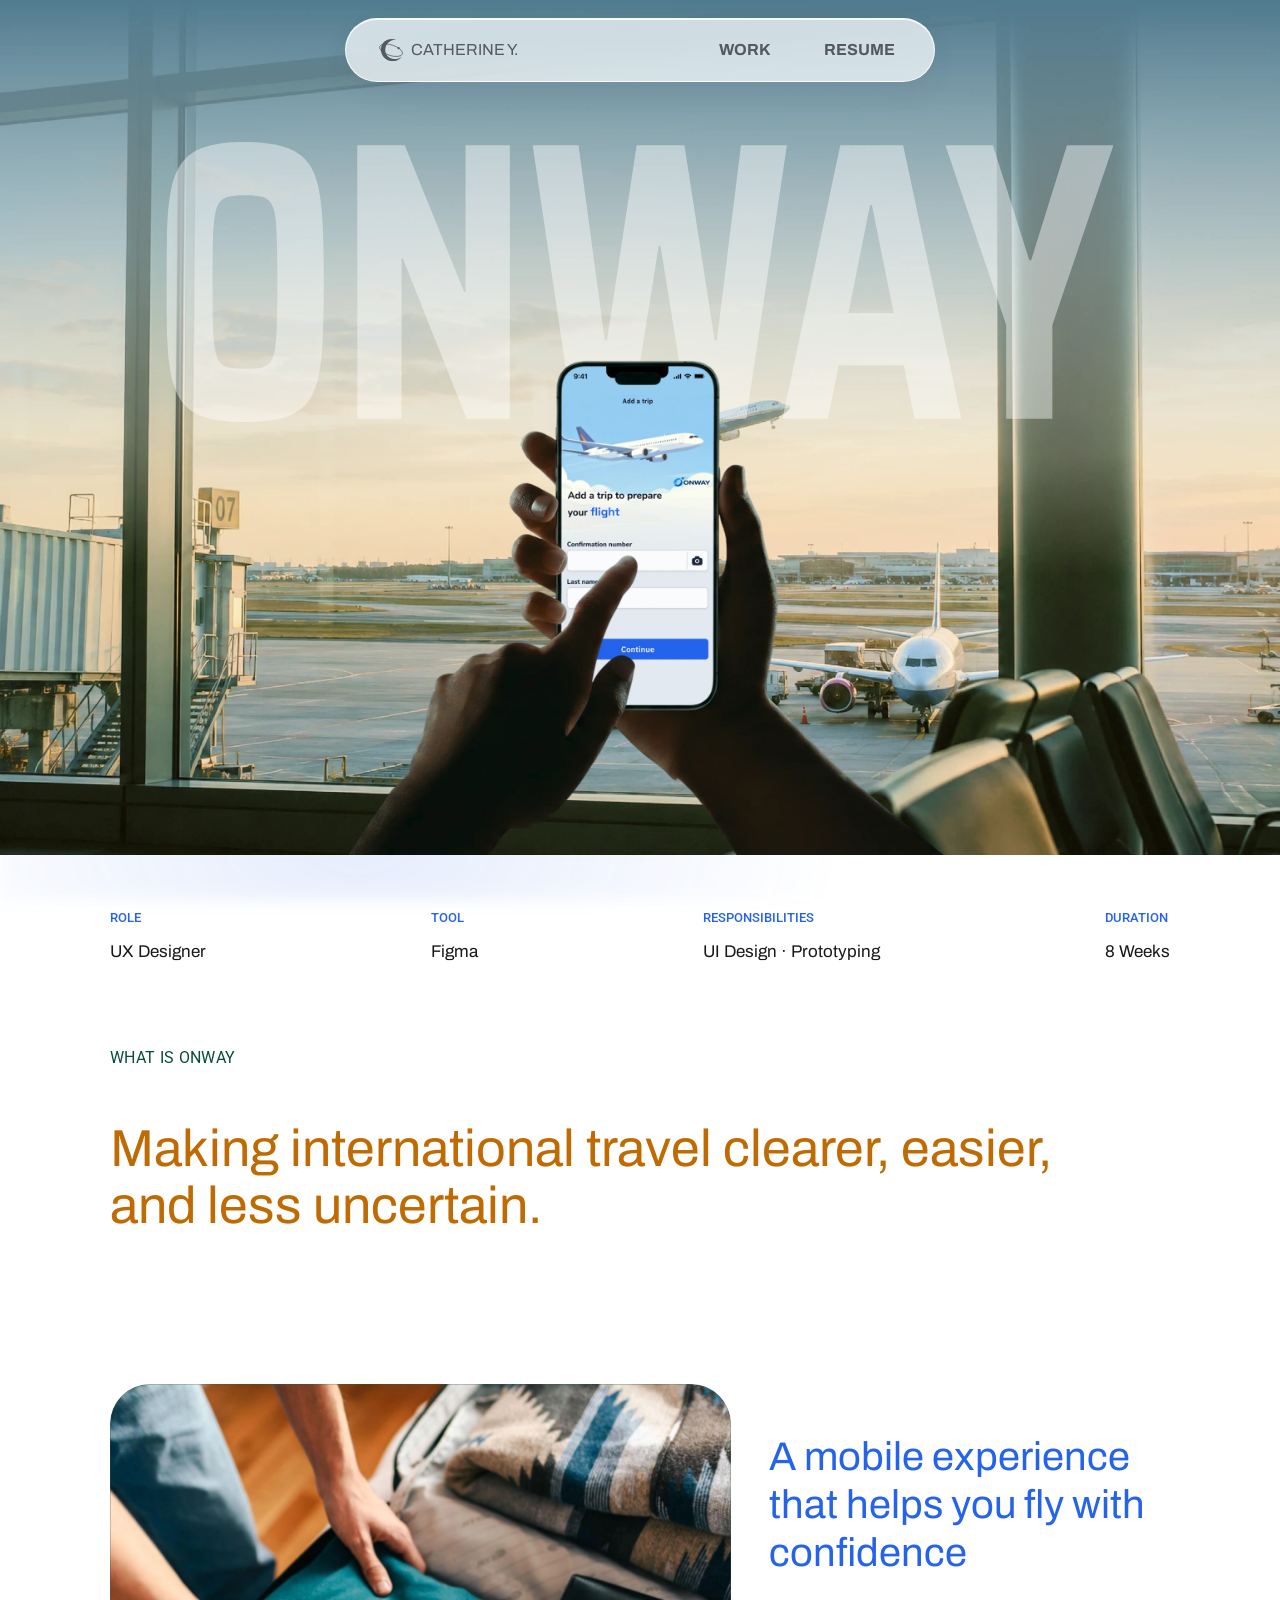
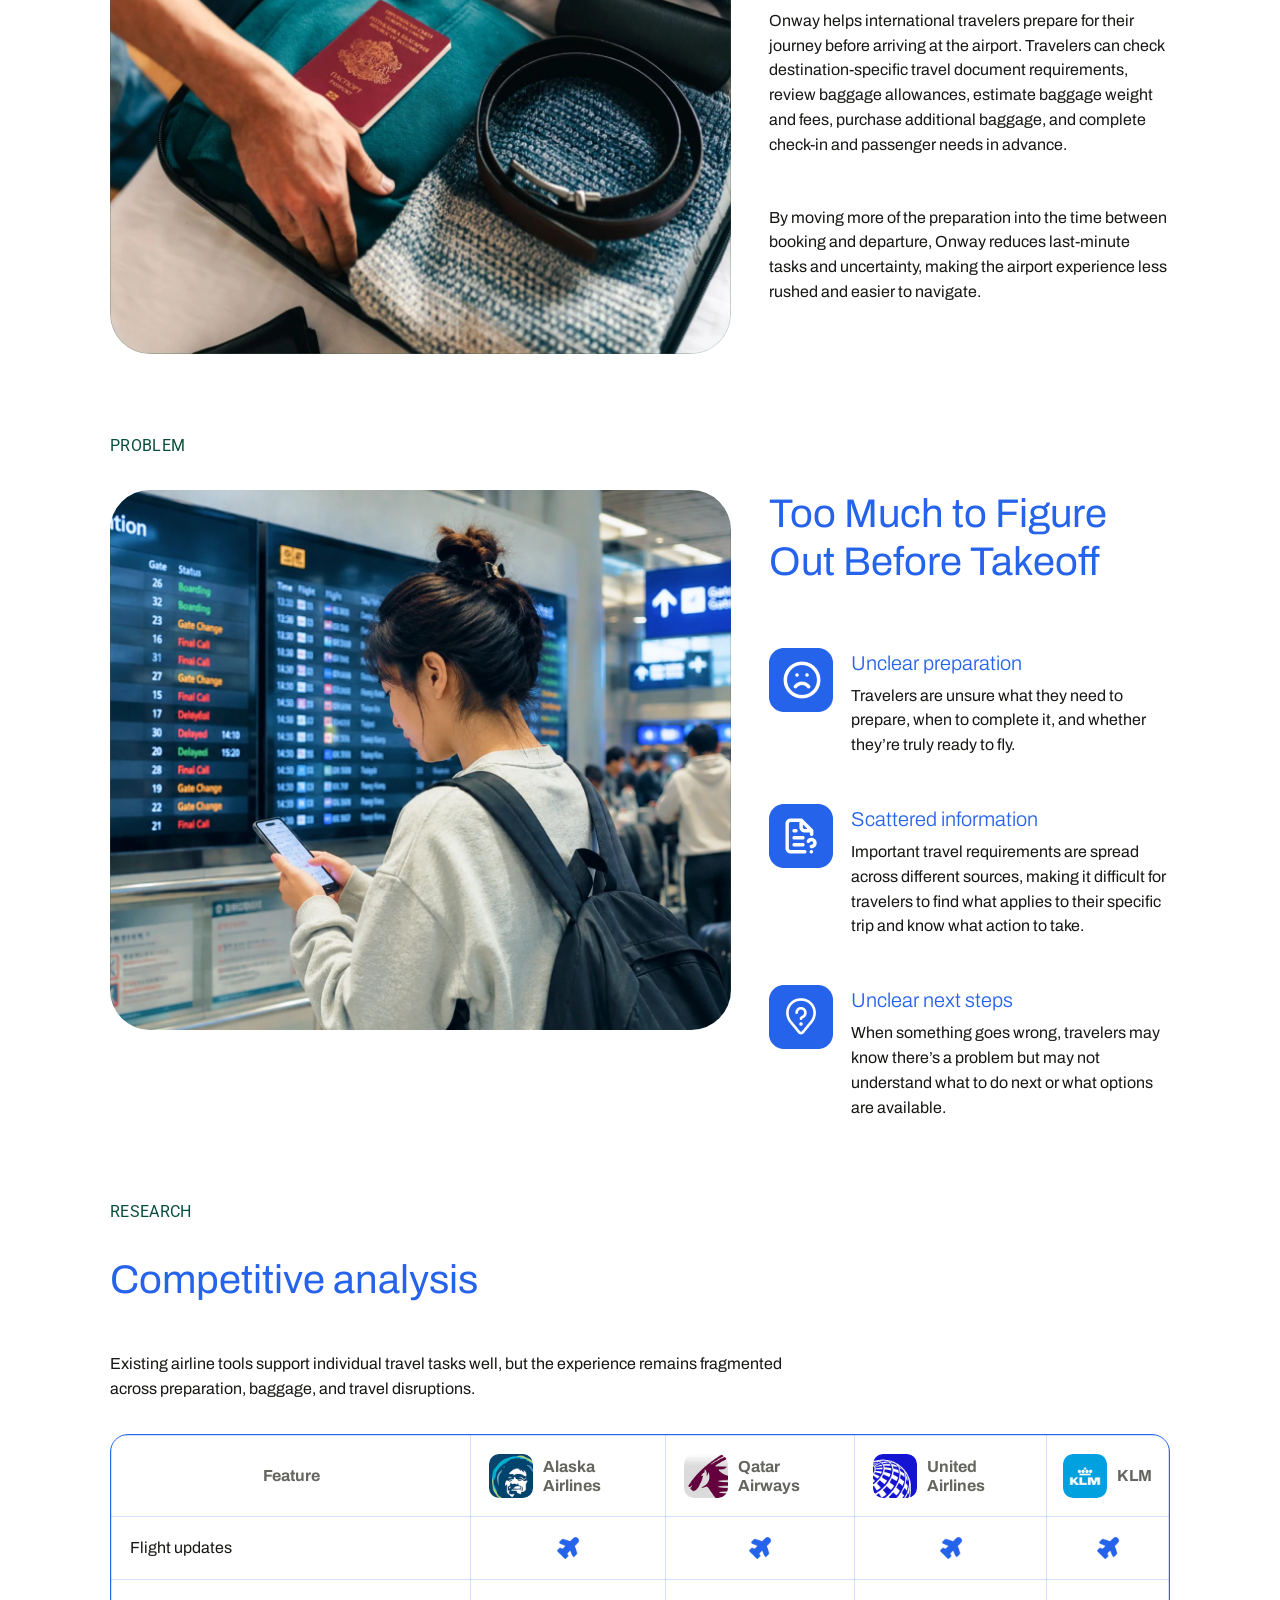
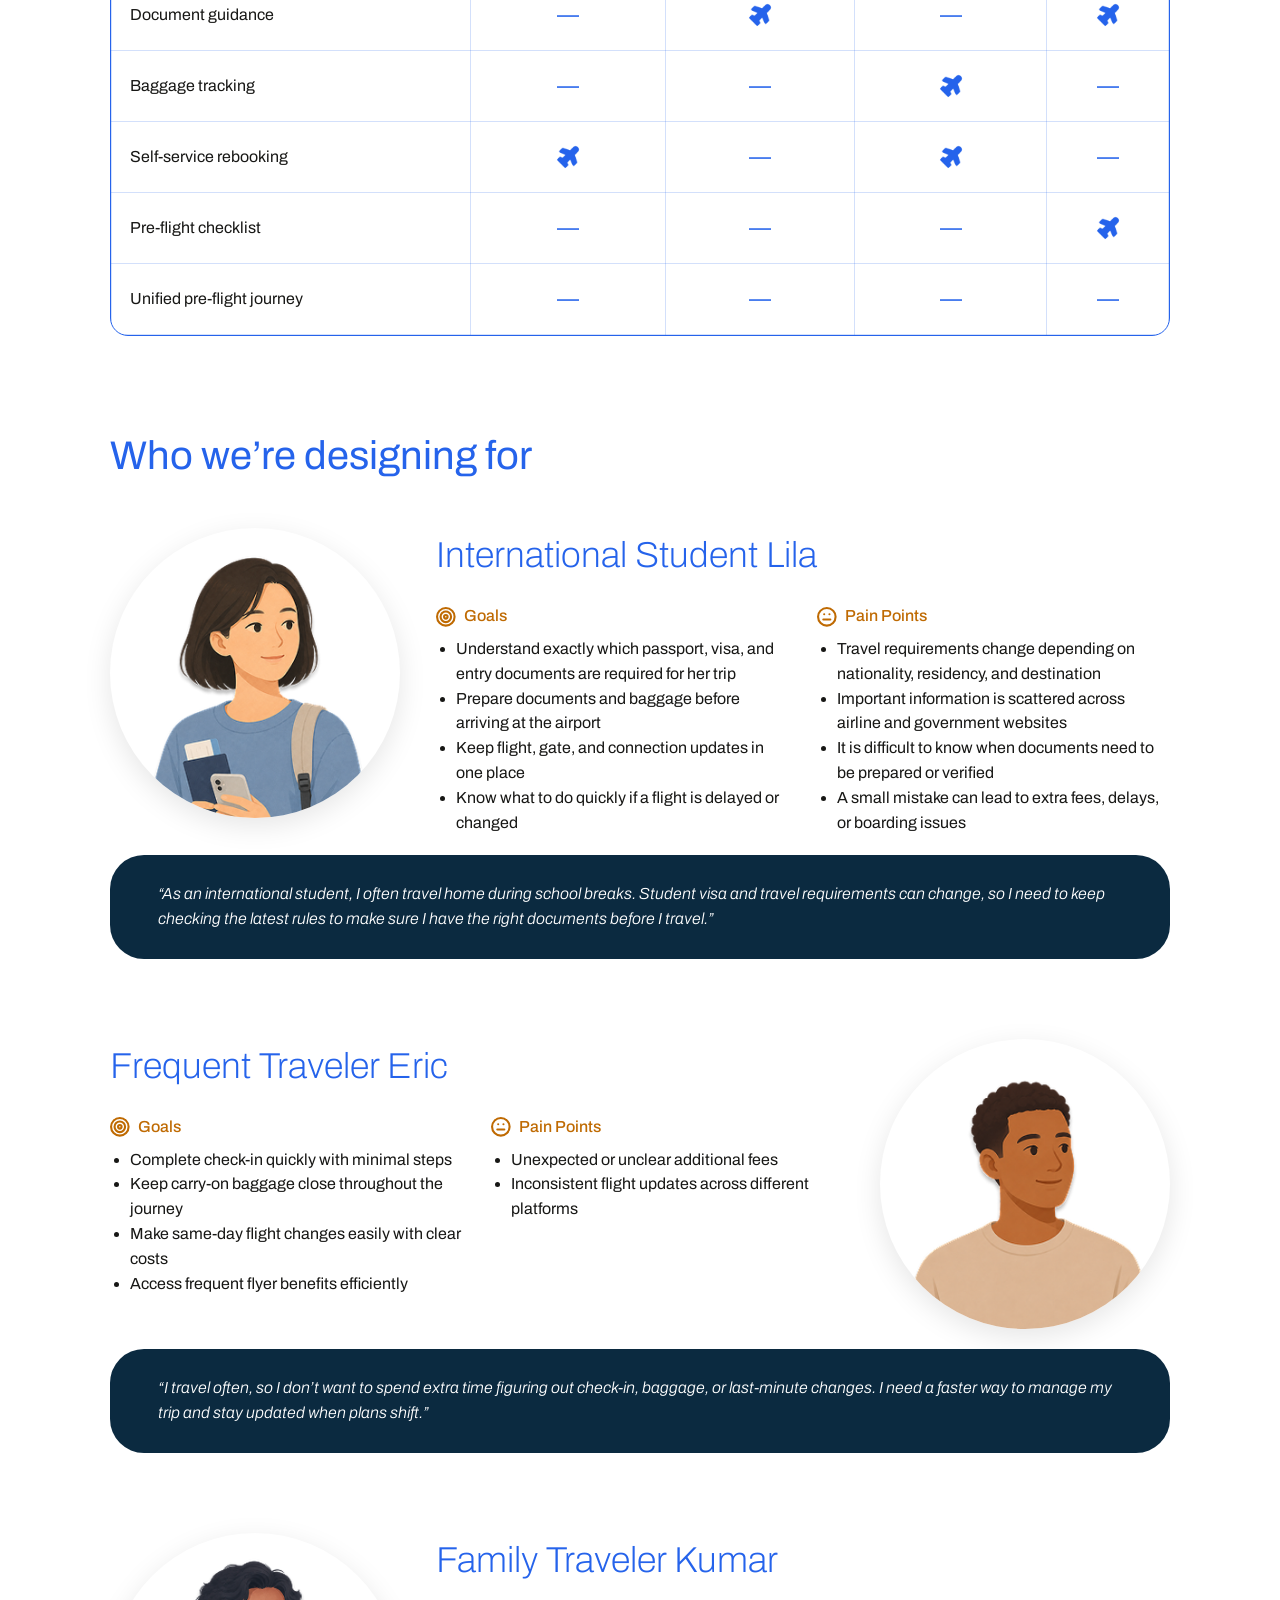
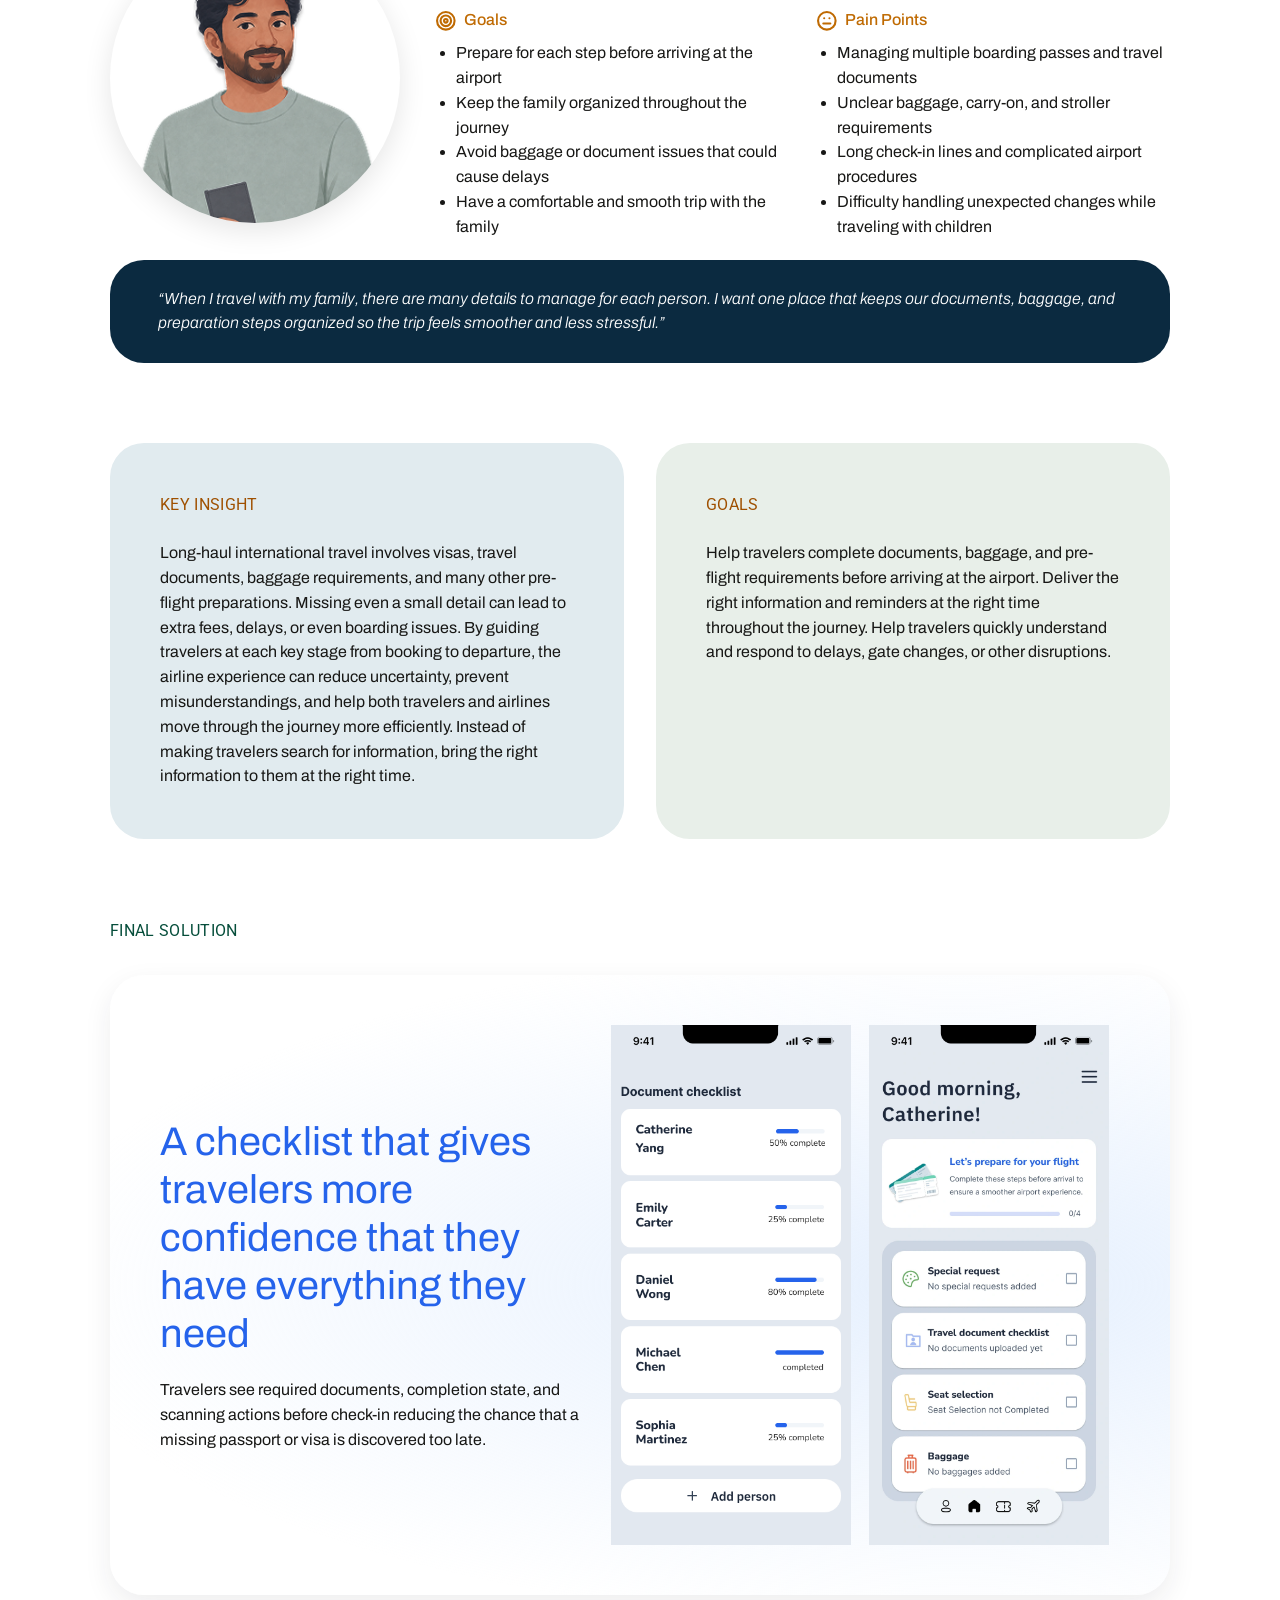
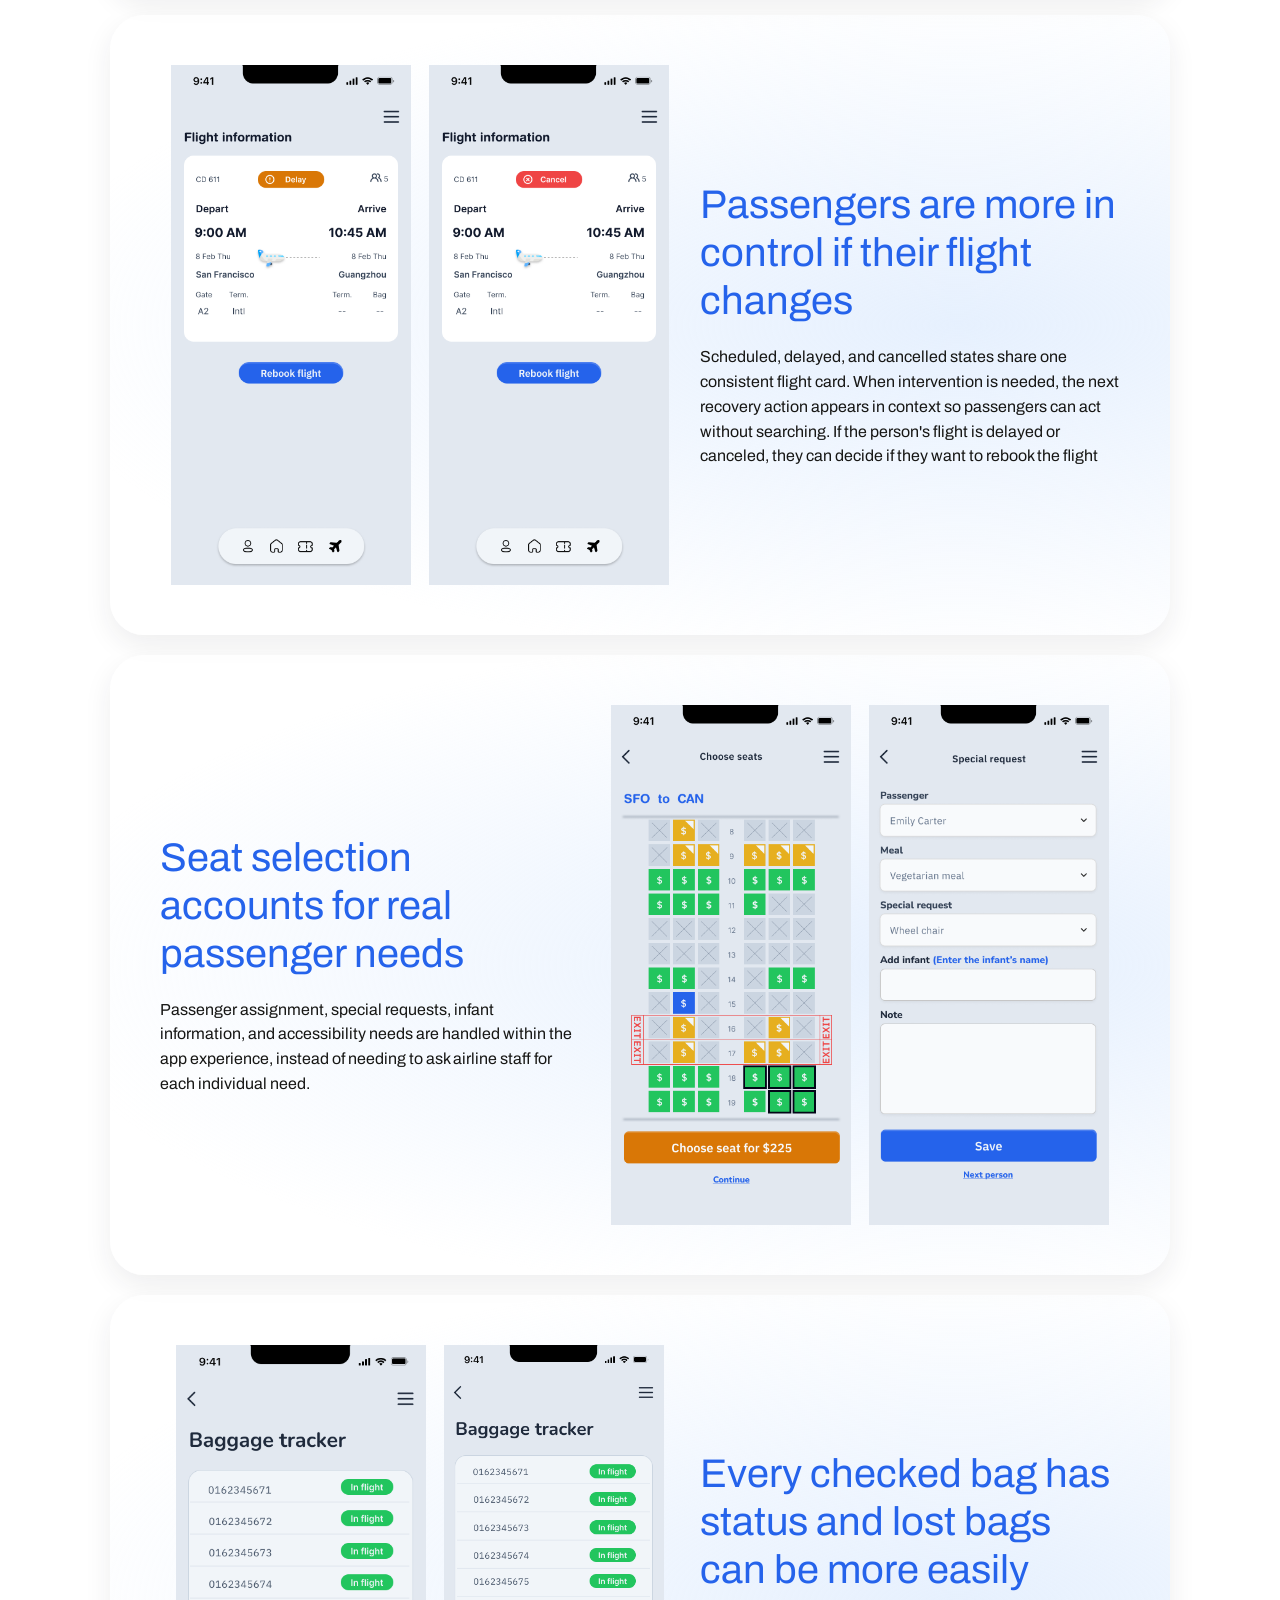
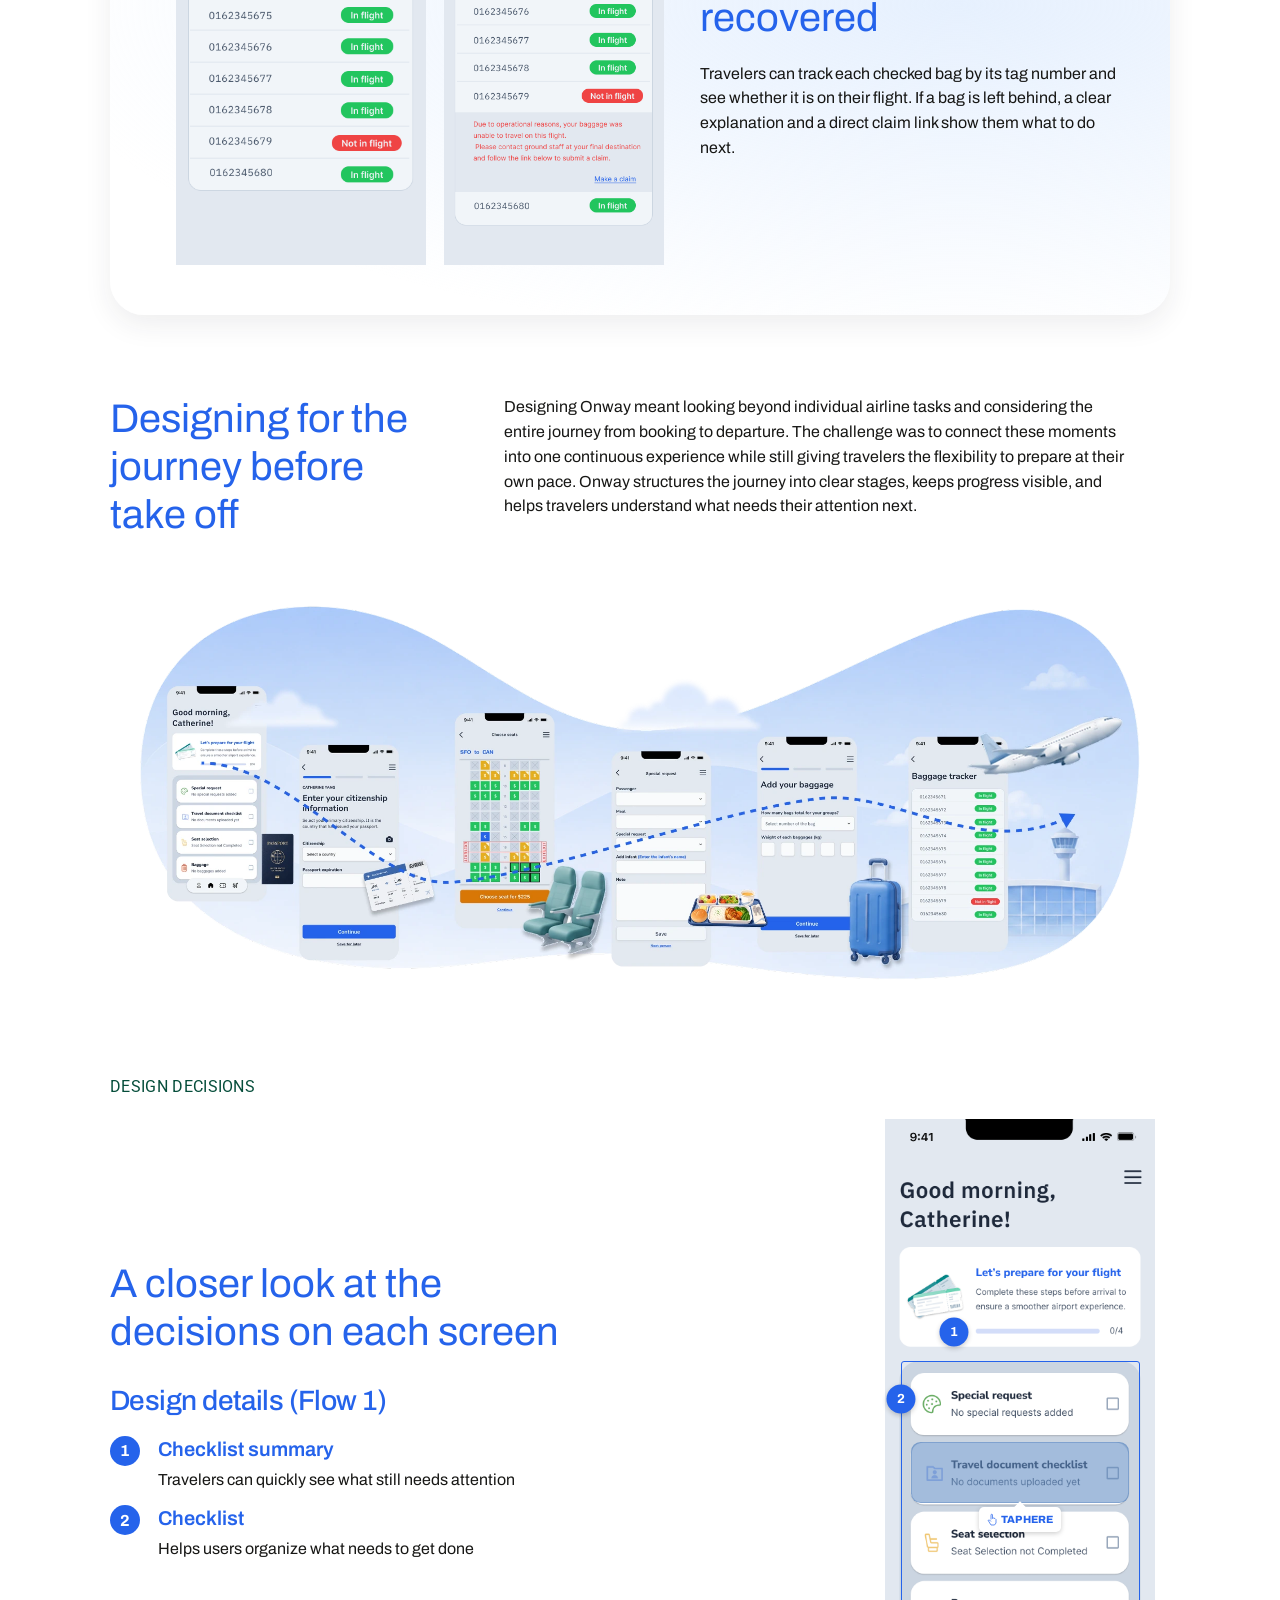
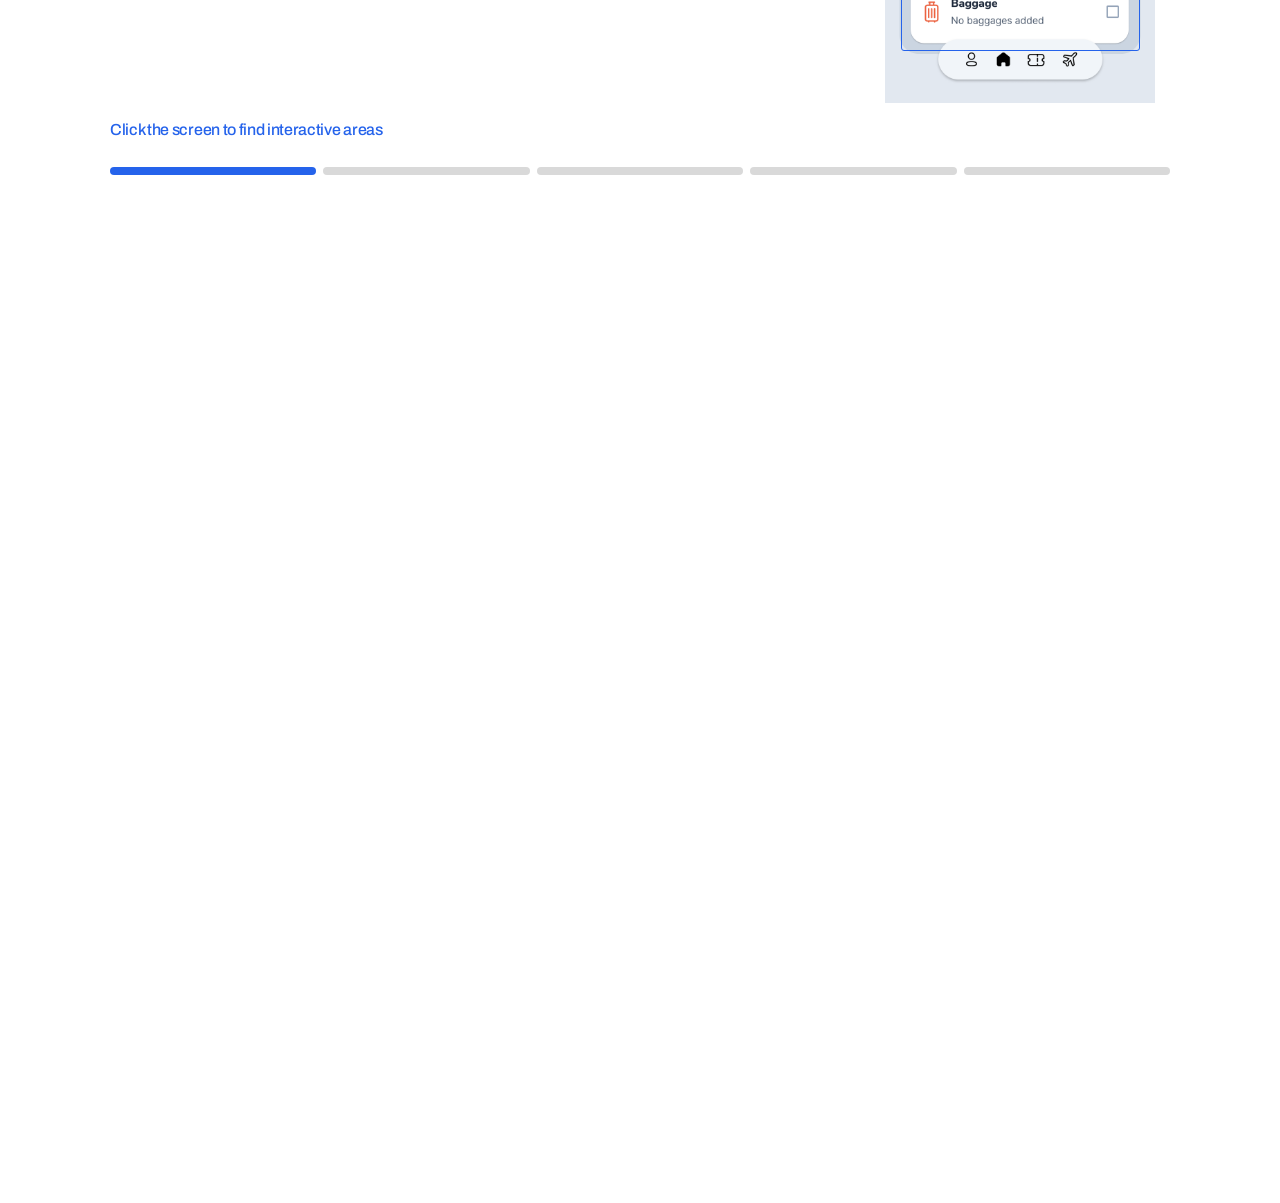
==== commit ff424b69: "Set design decision annotation and interaction guidance text to 16px" ====
--- a/onway-case-study/index.html
+++ b/onway-case-study/index.html
@@ -99,7 +99,7 @@
 </div></div></section><section id="story" class="section story shell"><div class="story__header"><h2>Designing for the journey before take off</h2><p>Designing Onway meant looking beyond individual airline tasks and considering the entire journey from booking to departure. The challenge was to connect these moments into one continuous experience while still giving travelers the flexibility to prepare at their own pace. Onway structures the journey into clear stages, keeps progress visible, and helps travelers understand what needs their attention next.</p></div><figure class="story__visual"><img src="assets/onway-preflight-journey.webp" alt="Onway pre-flight journey showing travel documents, seat selection, special requests, baggage preparation, and baggage tracking" width="2048" height="789" loading="lazy" decoding="async"></figure></section><section id="design-decision" class="section design-decision" aria-labelledby="design-decision-title">
   <h2 id="design-decision-title" class="sr-only">Design decisions</h2>
   <div class="design-decision__interactive">
-    <iframe class="design-decision__frame" data-design-decision data-src="design-decision/index.html?v=20261016-2" title="Onway interactive design decision" width="1440" height="900" scrolling="no"></iframe>
+    <iframe class="design-decision__frame" data-design-decision data-src="design-decision/index.html?v=20261016-3" title="Onway interactive design decision" width="1440" height="900" scrolling="no"></iframe>
     <noscript><p class="shell"><a href="design-decision/index.html">Open the interactive design decision</a></p></noscript>
   </div>
 </section><section id="reflection" class="section reflection"><div class="shell reflection__grid"><div><h2>Reflection</h2><img class="onway-mark" src="assets/onway-logo-mark.png" alt="Onway logo" loading="lazy" width="792" height="660" decoding="async"></div><div><p>Onway started from my experience working as airline ground staff, where I saw how missing documents, baggage confusion, and unclear procedures could create problems at the airport. I initially focused on making check-in and travel requirements easier to access, but I realized the bigger opportunity was to help travelers prepare earlier.</p><p>That realization shaped Onway into a journey-based experience that guides travelers from booking to departure. Instead of asking travelers to research everything themselves, Onway provides destination-specific preparation, timely reminders, and step-by-step guidance based on where they are in their journey.</p><p>Onway is still a concept, and a real product would depend on reliable travel-regulation data and integration with airline systems. But I believe there is an opportunity to help passengers arrive at the airport better prepared while reducing confusion and unnecessary work for airline staff. If Onway could prevent avoidable travel issues, shorten check-in time, and give travelers more confidence before an important international trip, I’d consider that a meaningful outcome.</p></div></div><div class="next-project-row page-width">
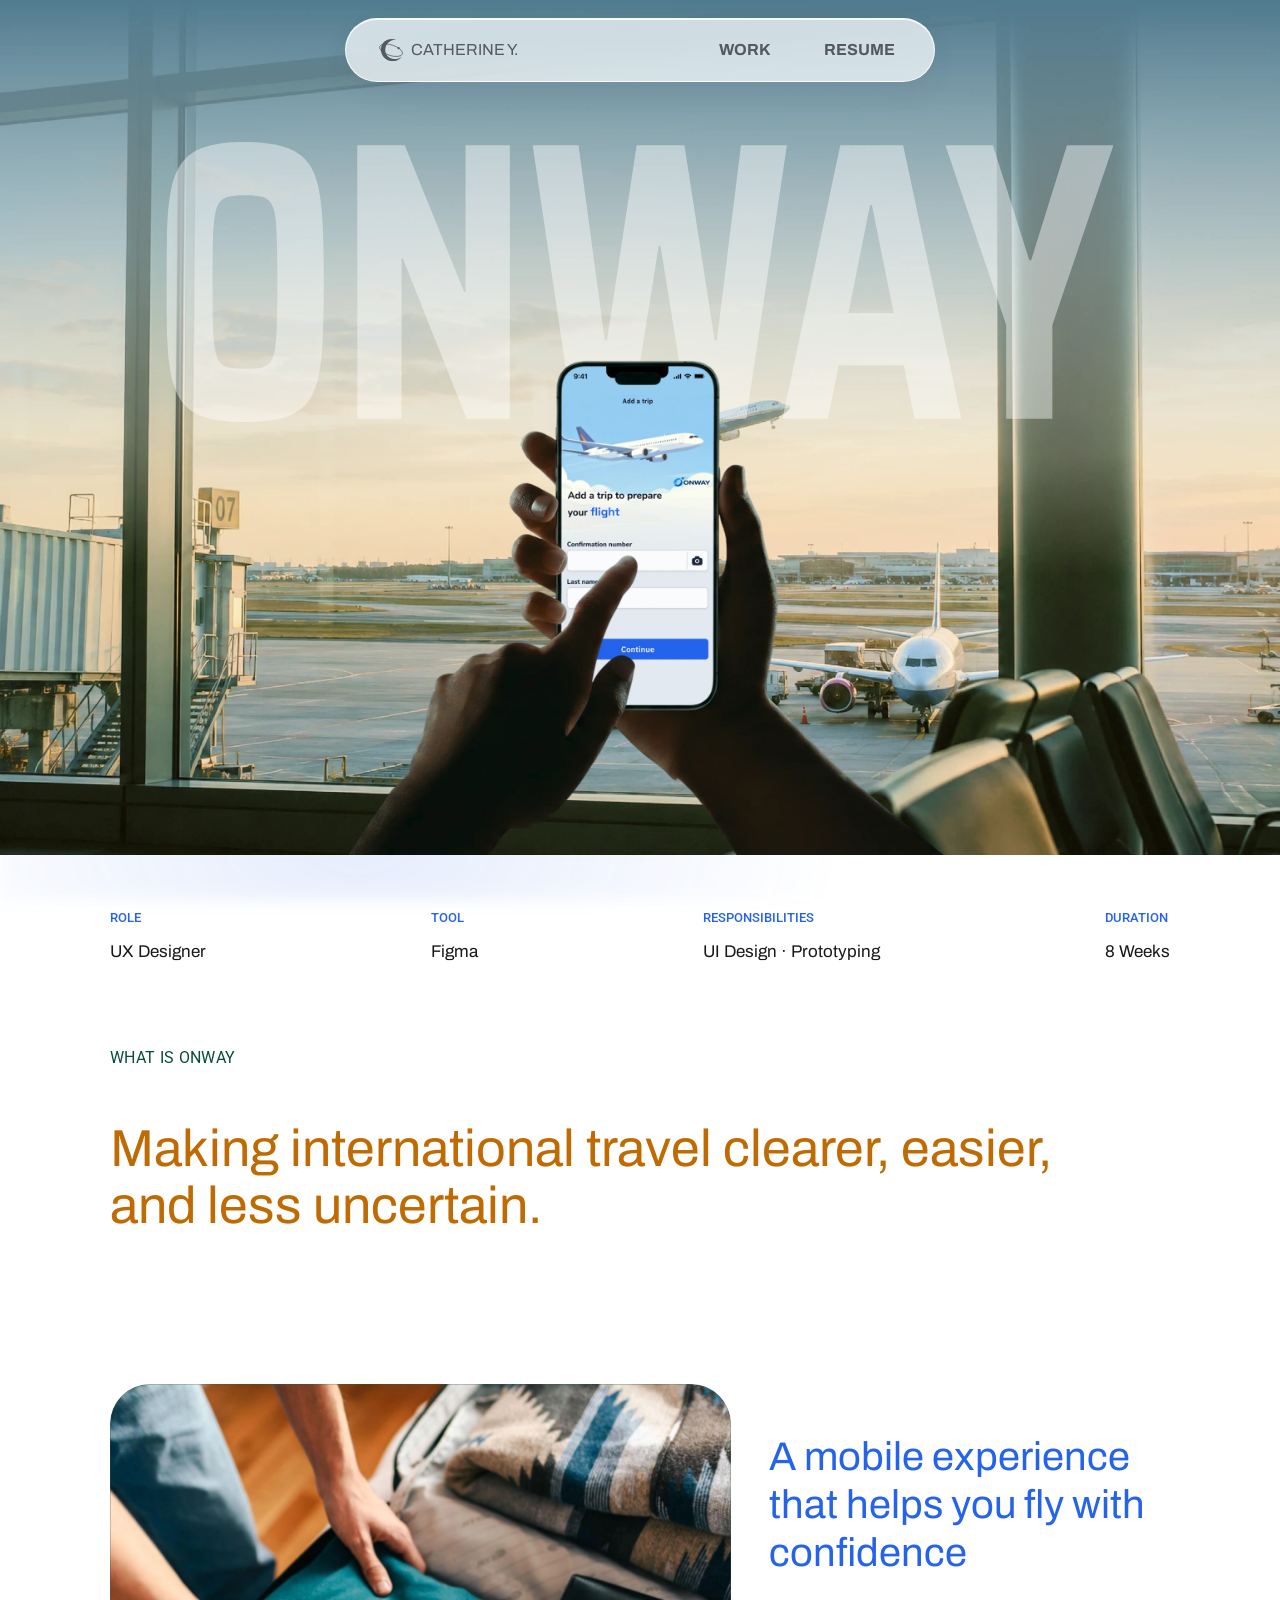
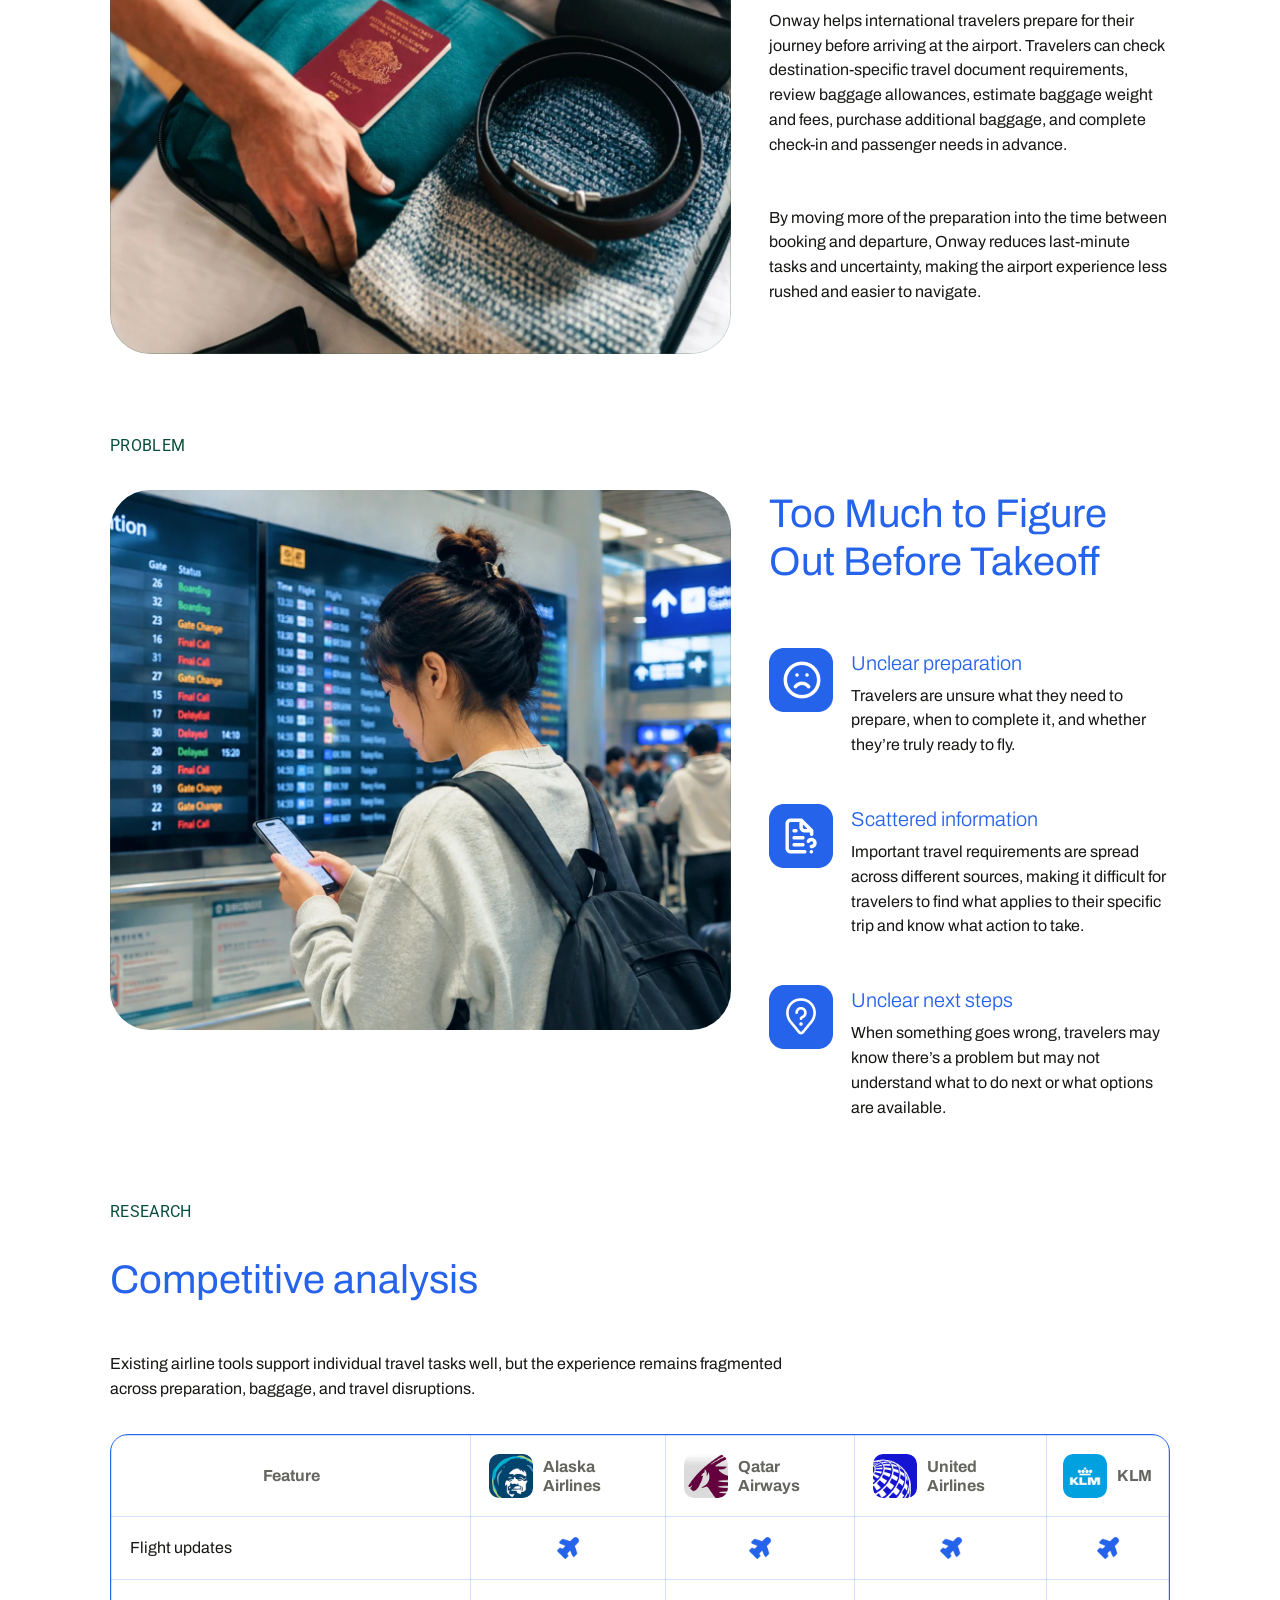
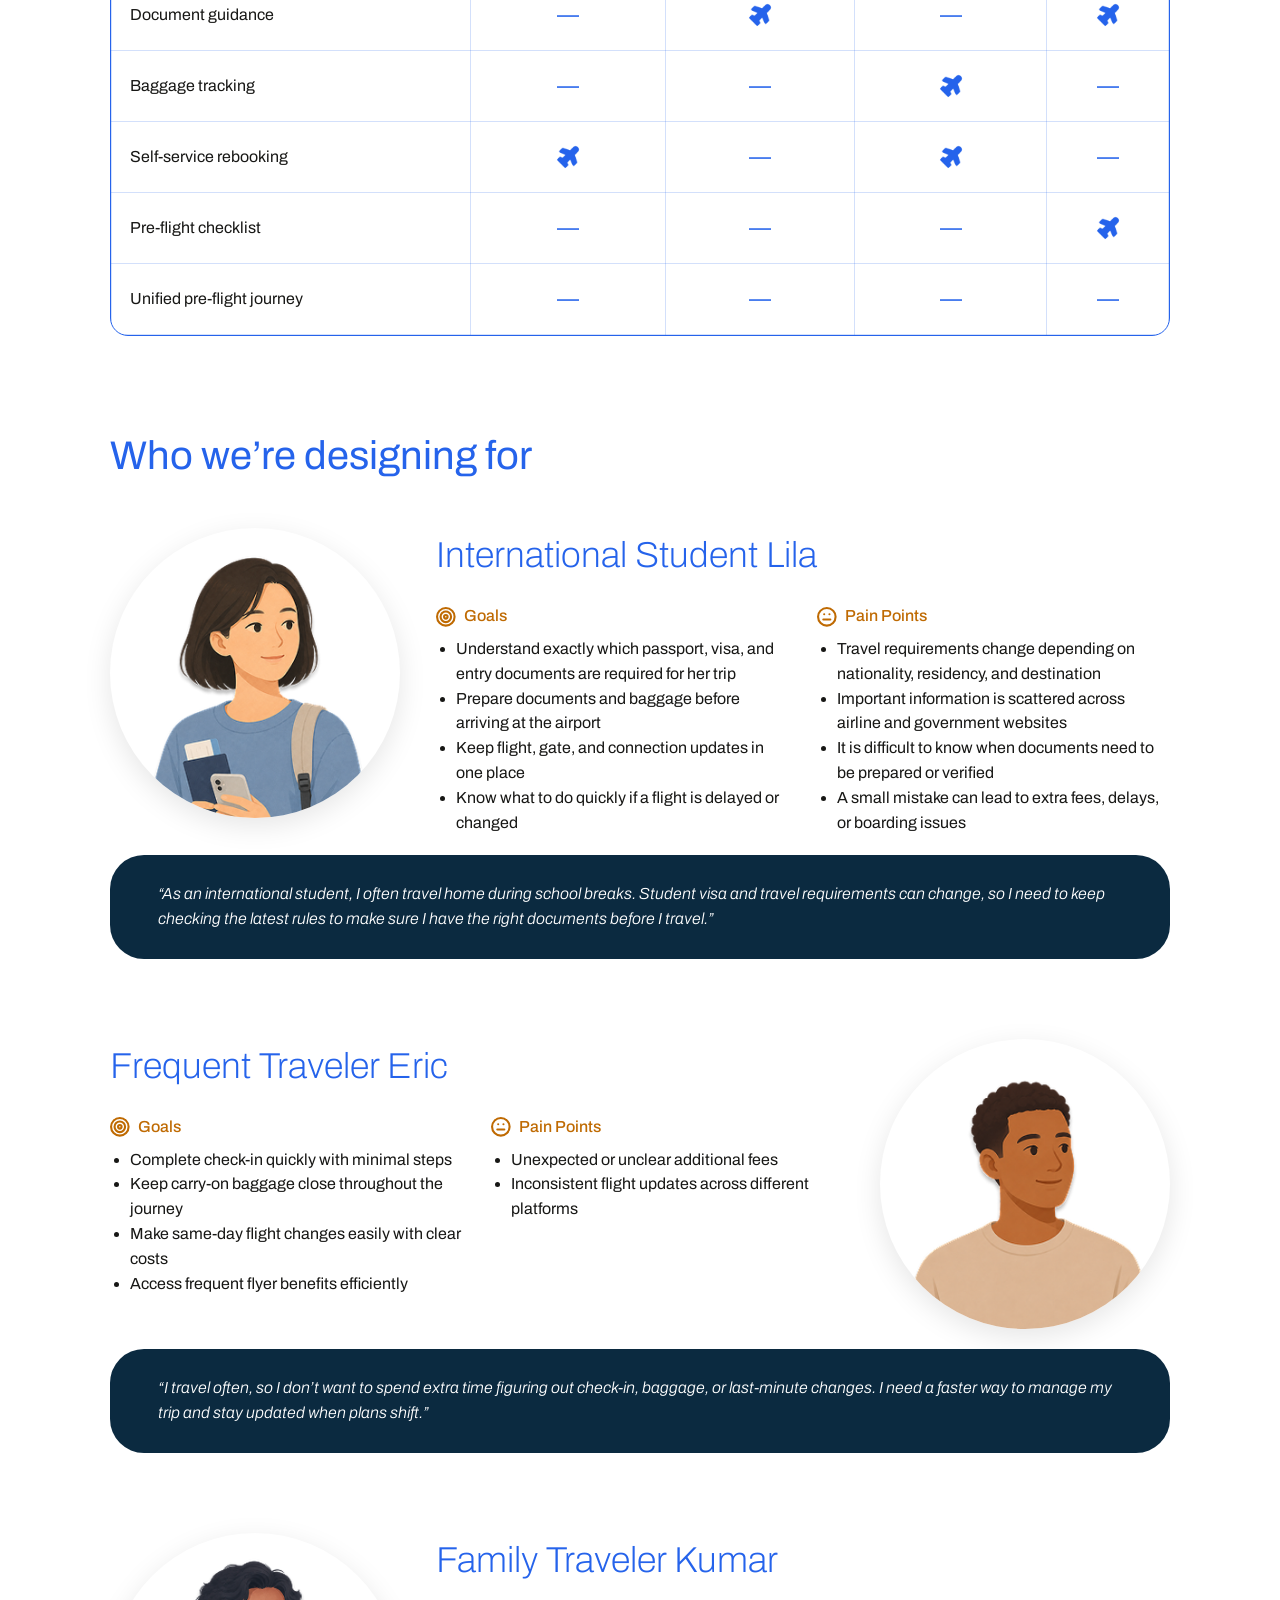
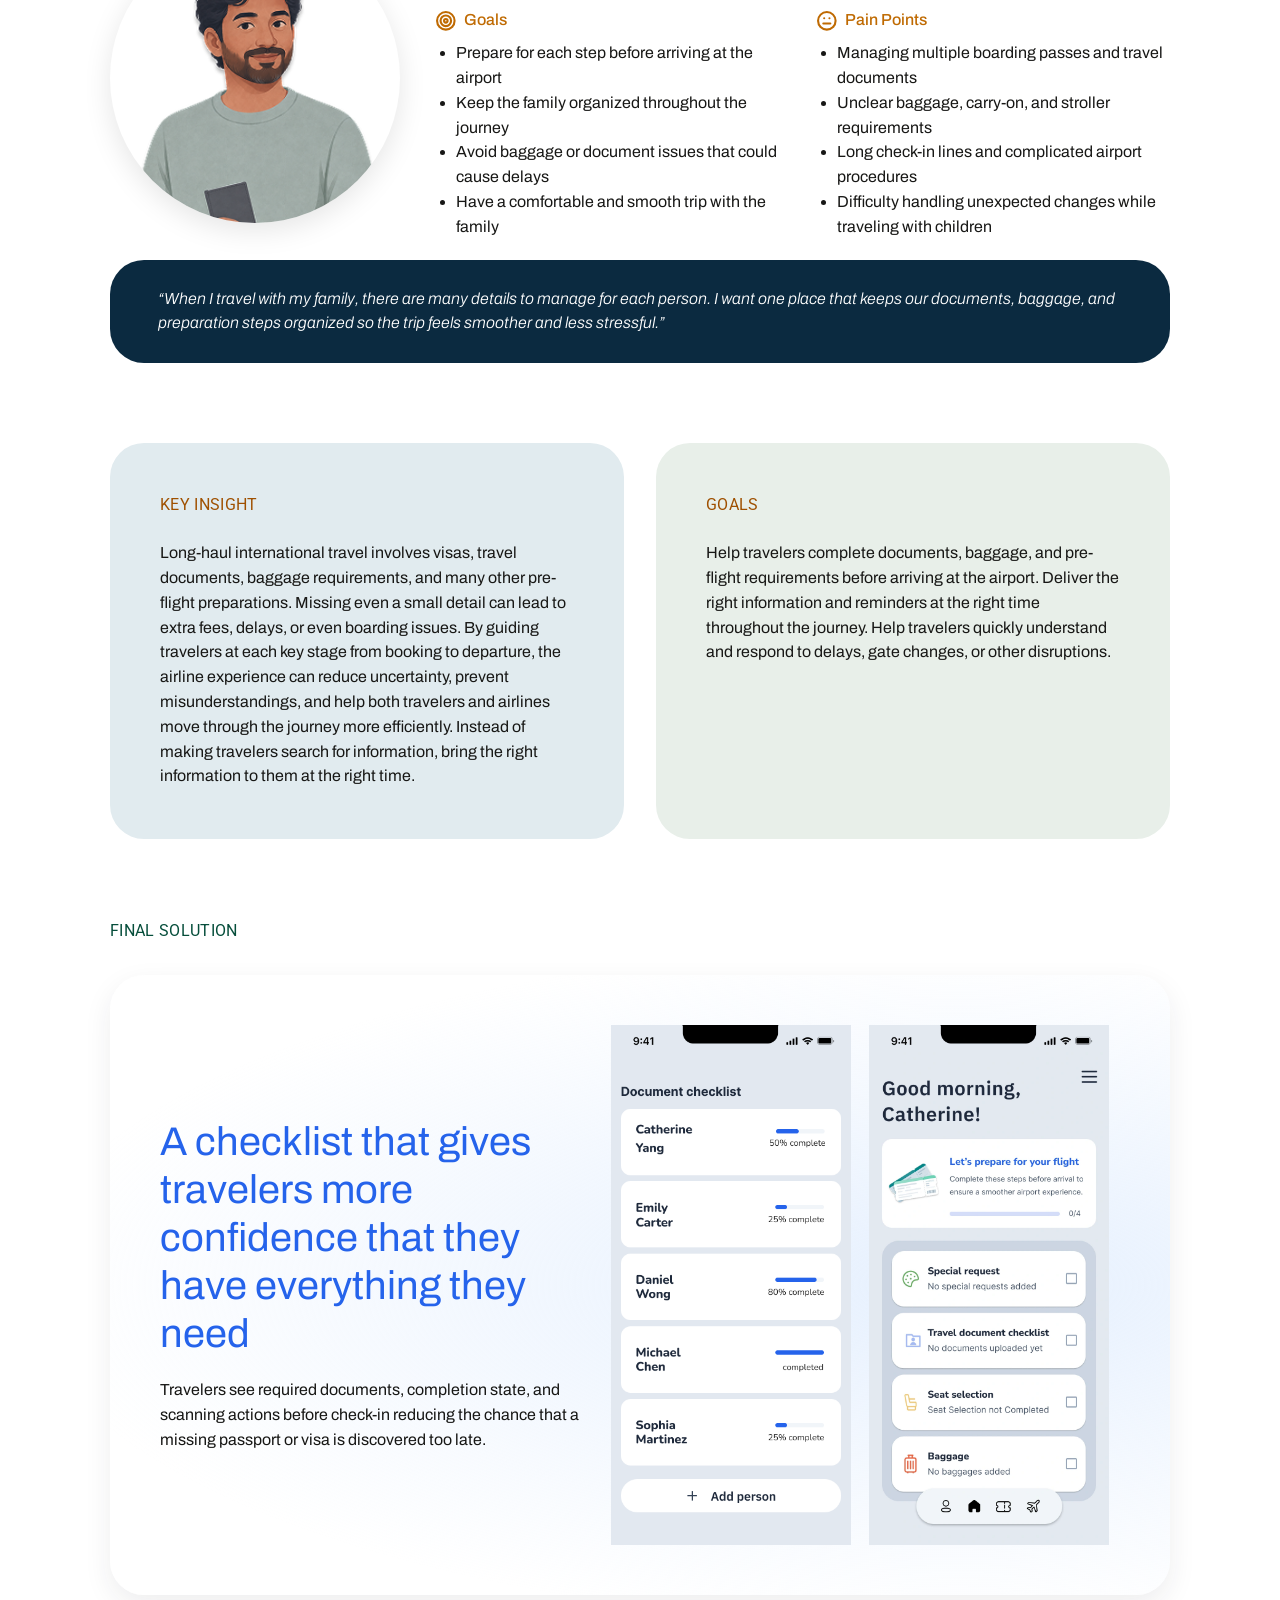
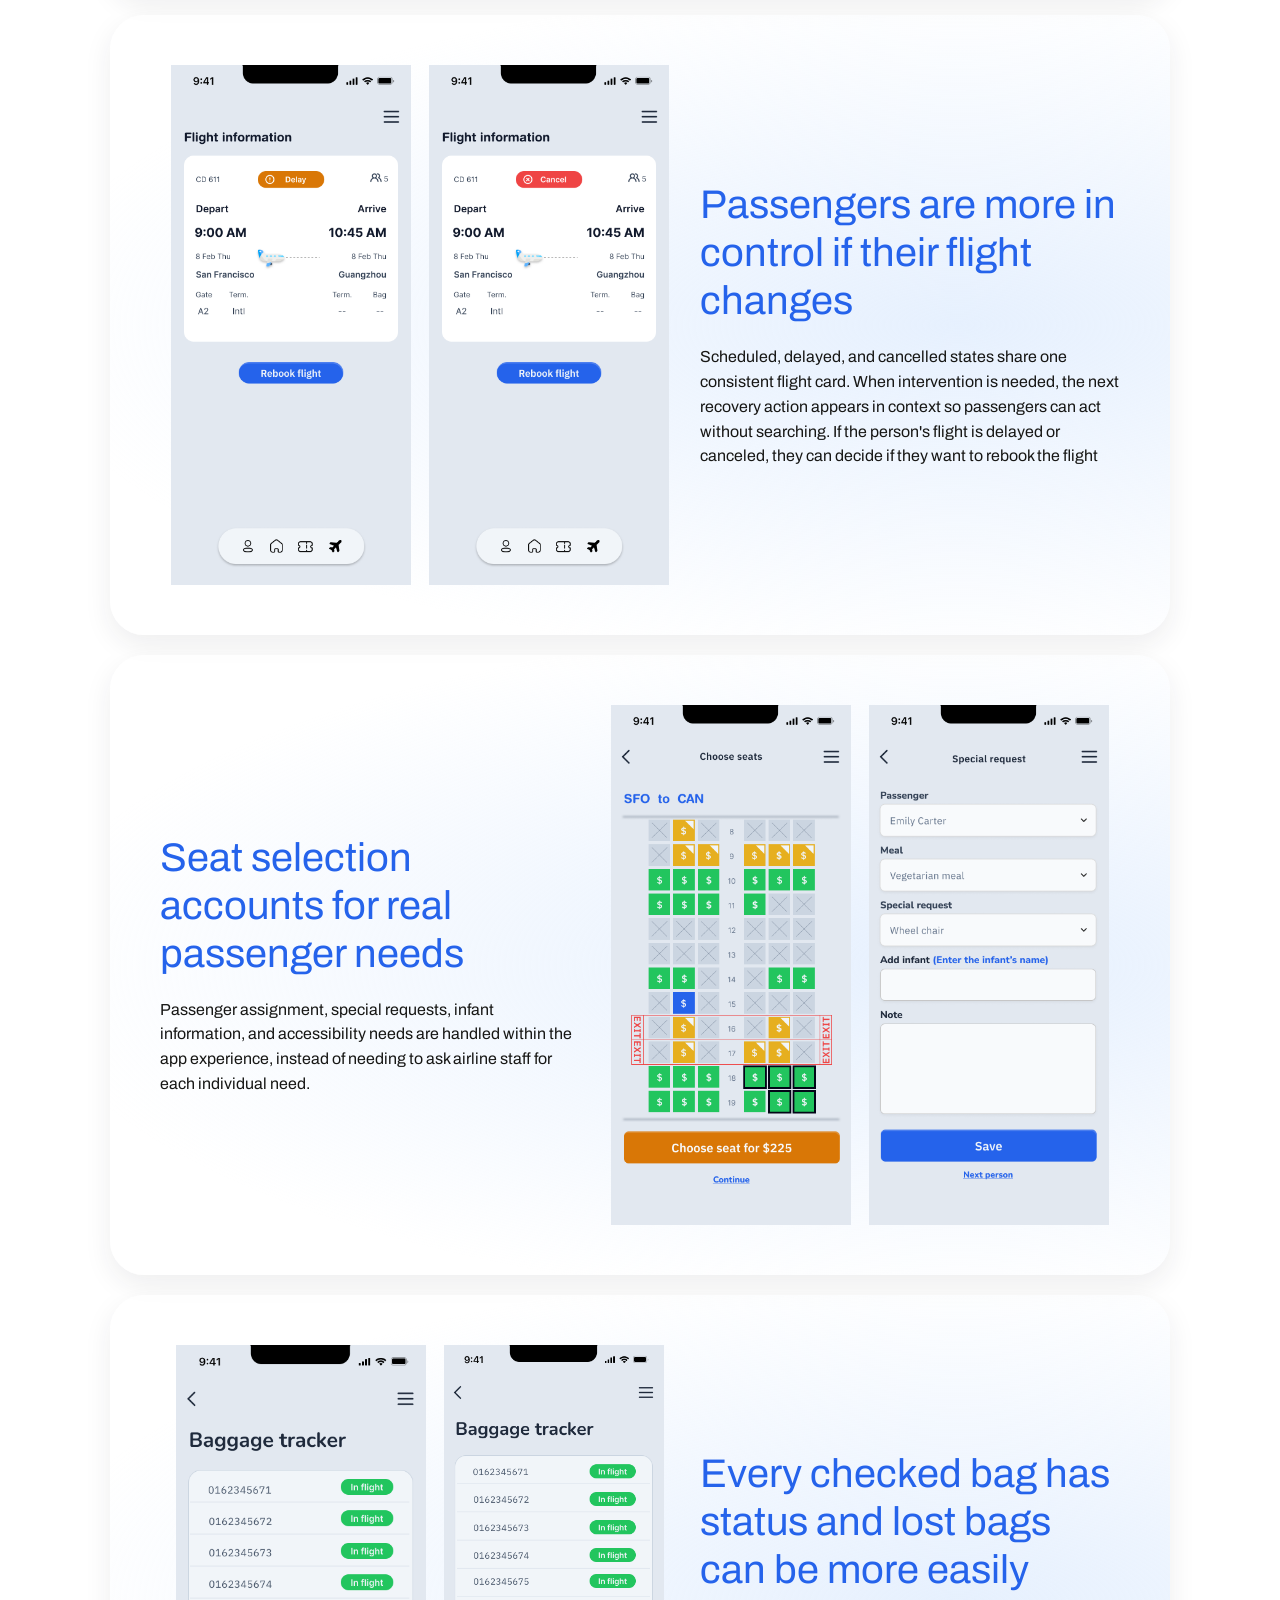
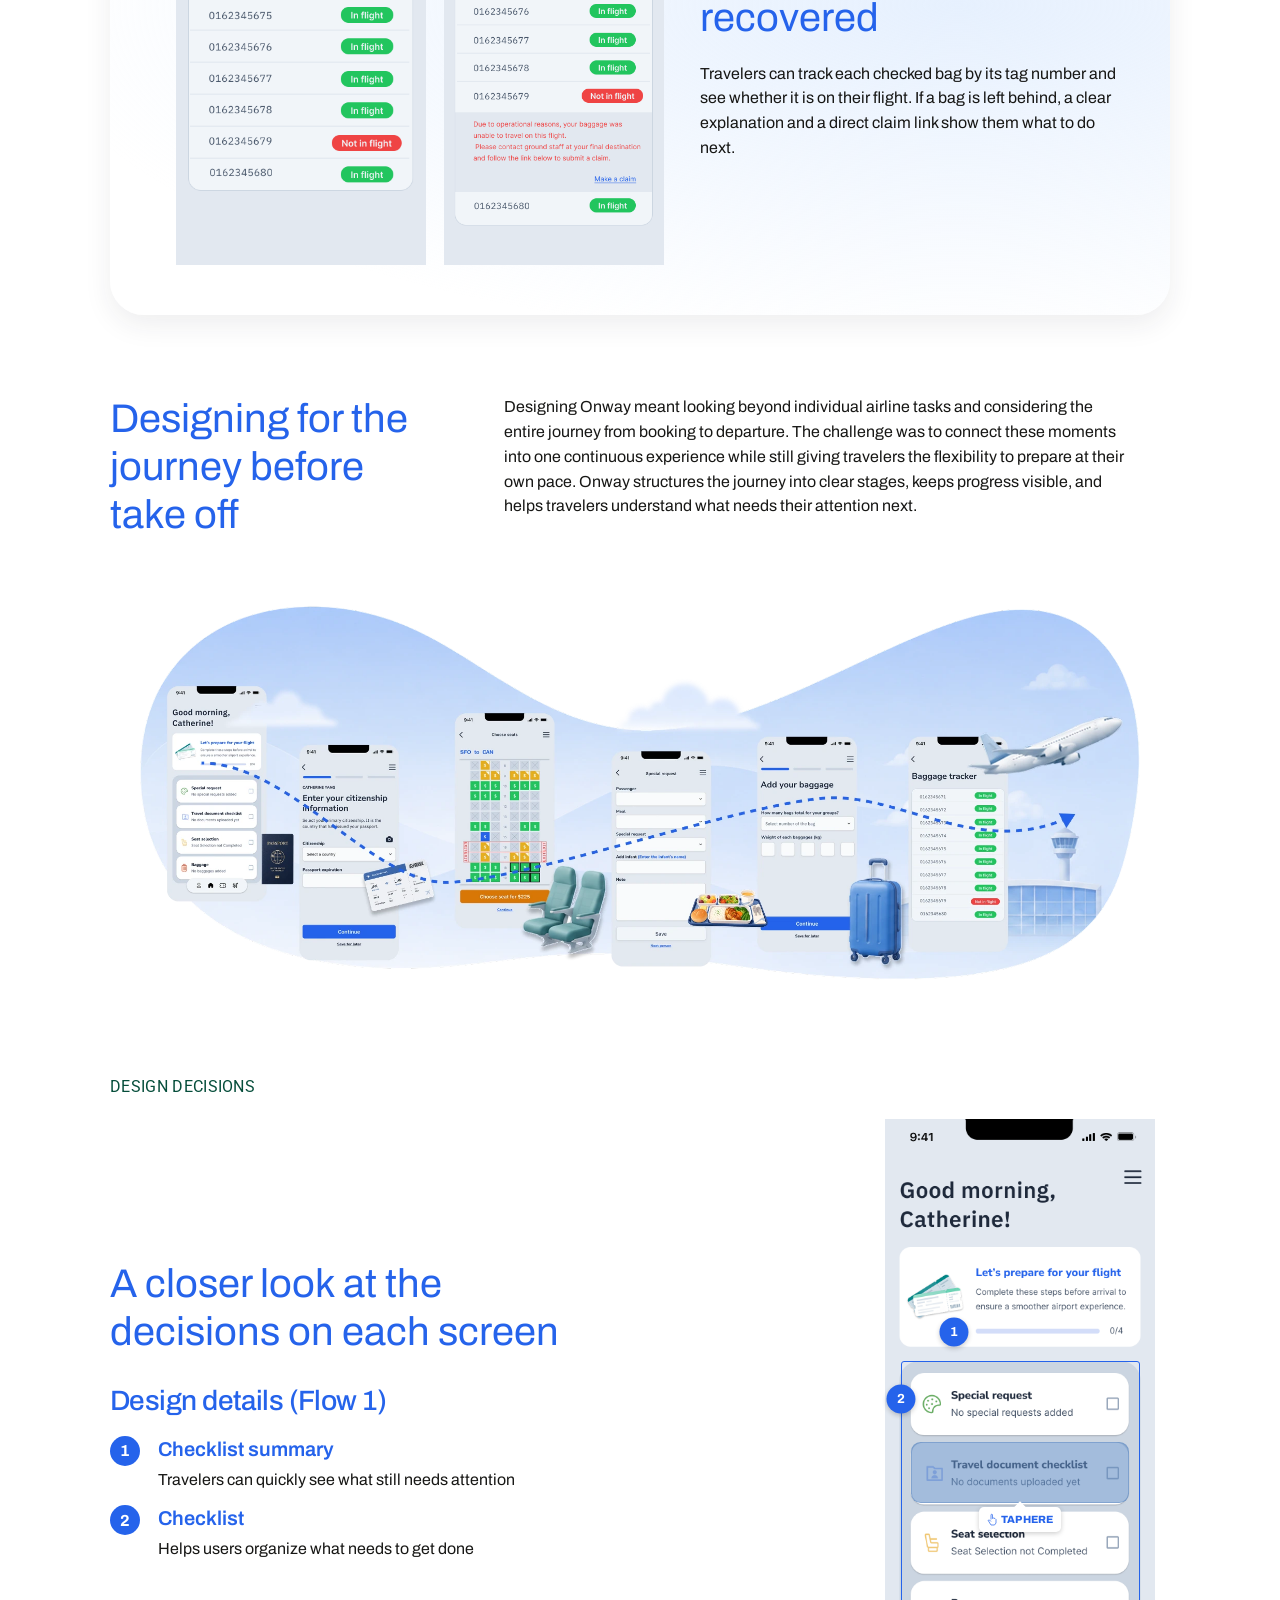
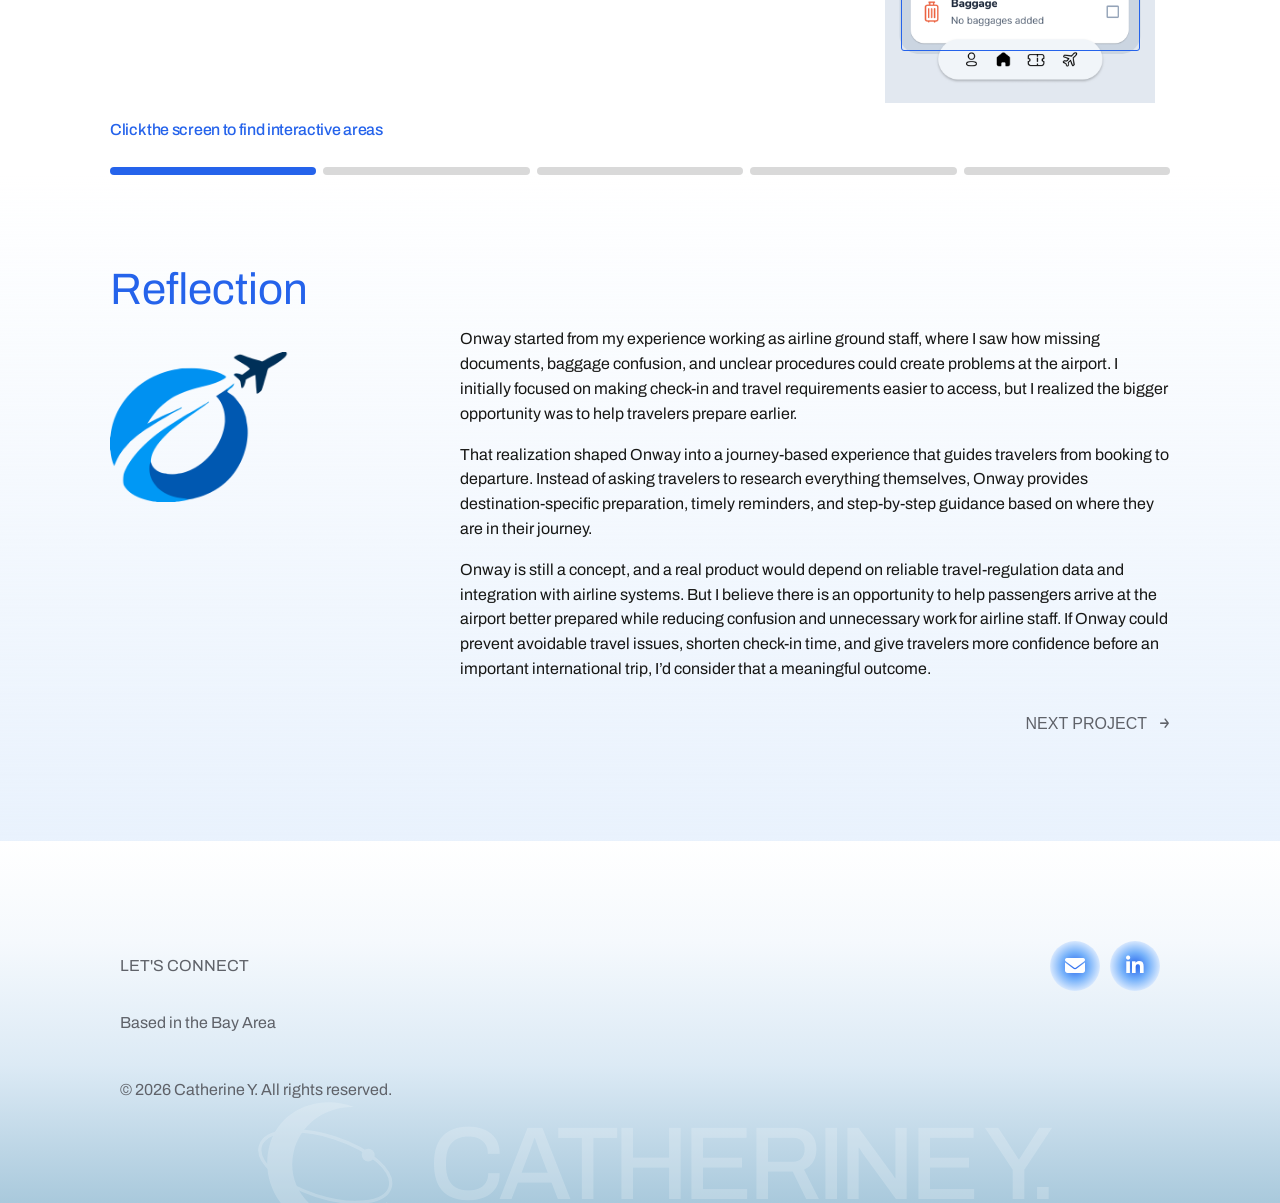
==== commit dca819c8: "Connect LinkedIn footer icons across the portfolio and all case studies" ====
--- a/onway-case-study/index.html
+++ b/onway-case-study/index.html
@@ -124,7 +124,7 @@
         <p>LET&apos;S CONNECT</p>
         <div class="social-links">
           <a href="mailto:sipheyy@gmail.com" aria-label="Email Catherine" title="sipheyy@gmail.com"><i class="fa-solid fa-envelope" aria-hidden="true"></i></a>
-          <span aria-label="LinkedIn link coming soon" title="LinkedIn link coming soon"><i class="fa-brands fa-linkedin-in" aria-hidden="true"></i></span>
+          <a href="https://www.linkedin.com/in/cthrn1101" target="_blank" rel="noopener noreferrer" aria-label="Catherine on LinkedIn (opens in a new tab)" title="LinkedIn"><i class="fa-brands fa-linkedin-in" aria-hidden="true"></i></a>
         </div>
       </div>
       <div class="footer-row footer-row--contact"><p>Based in the Bay Area</p></div>
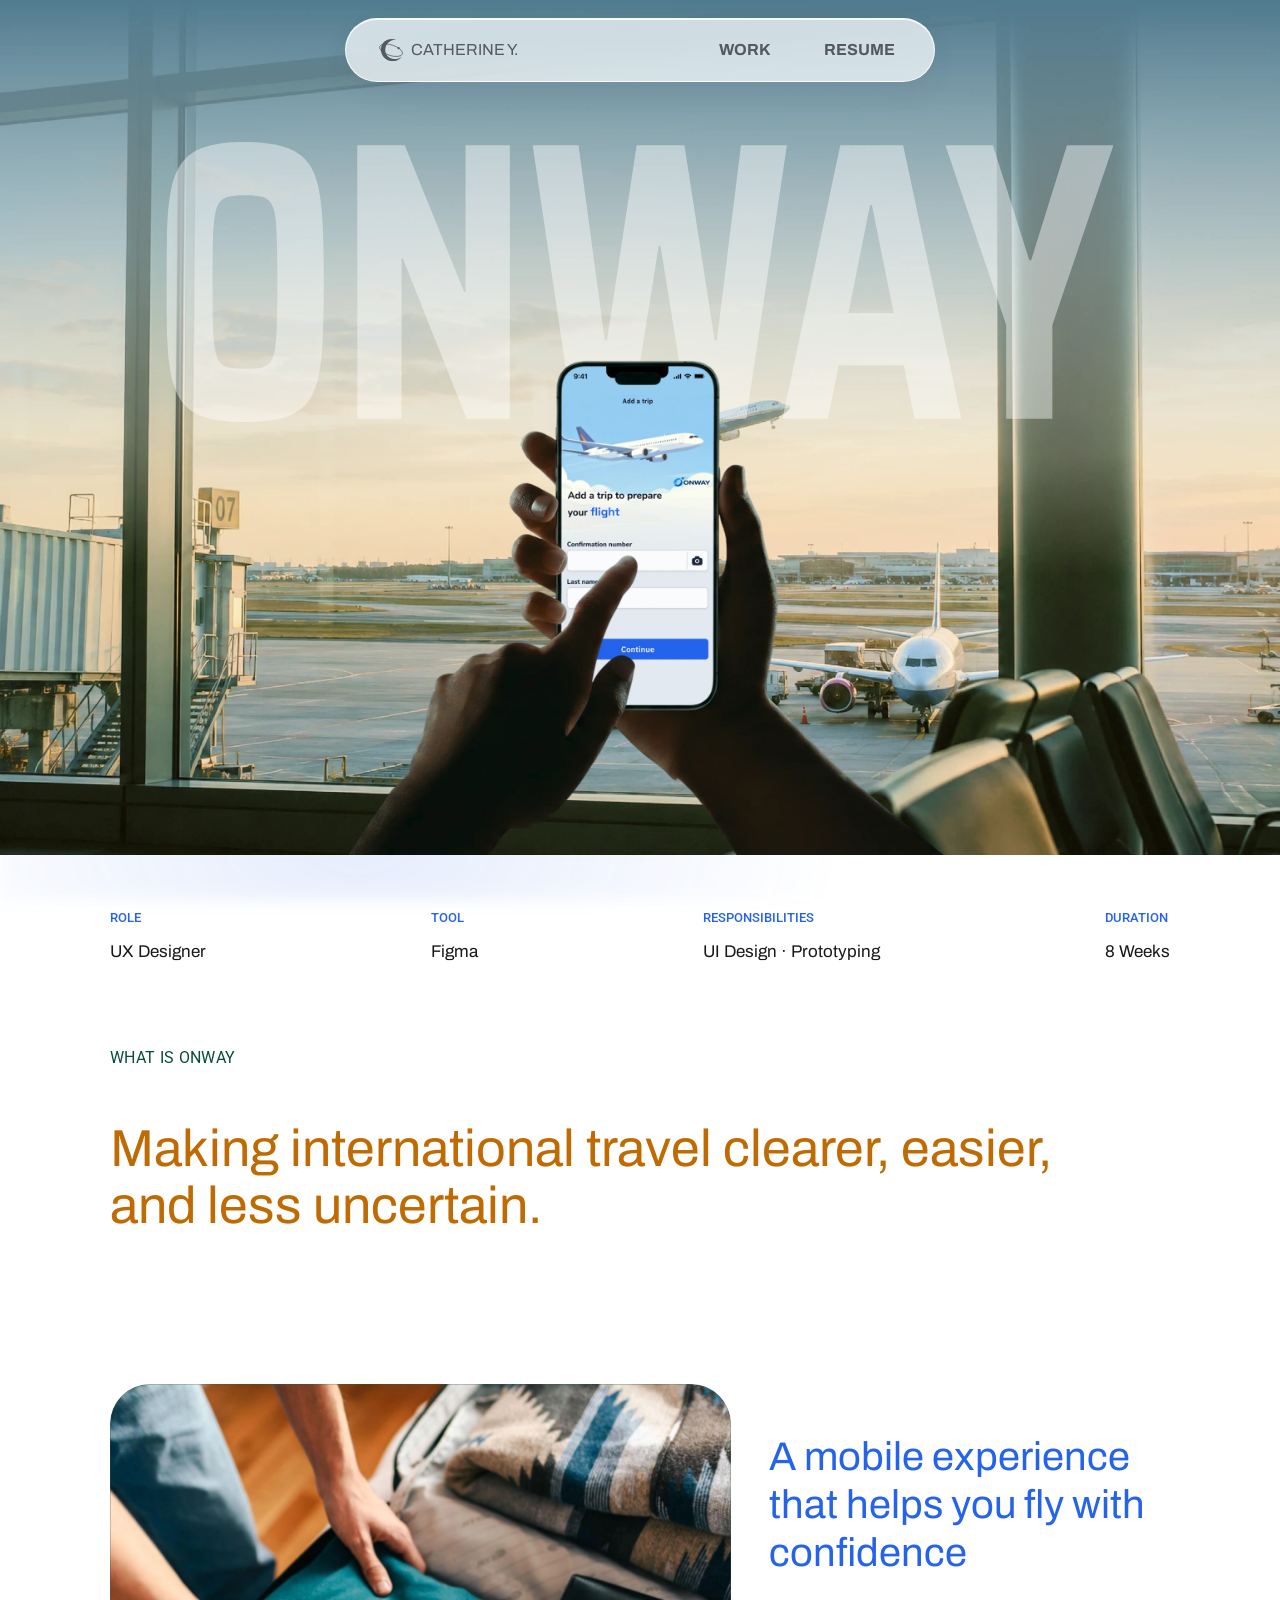
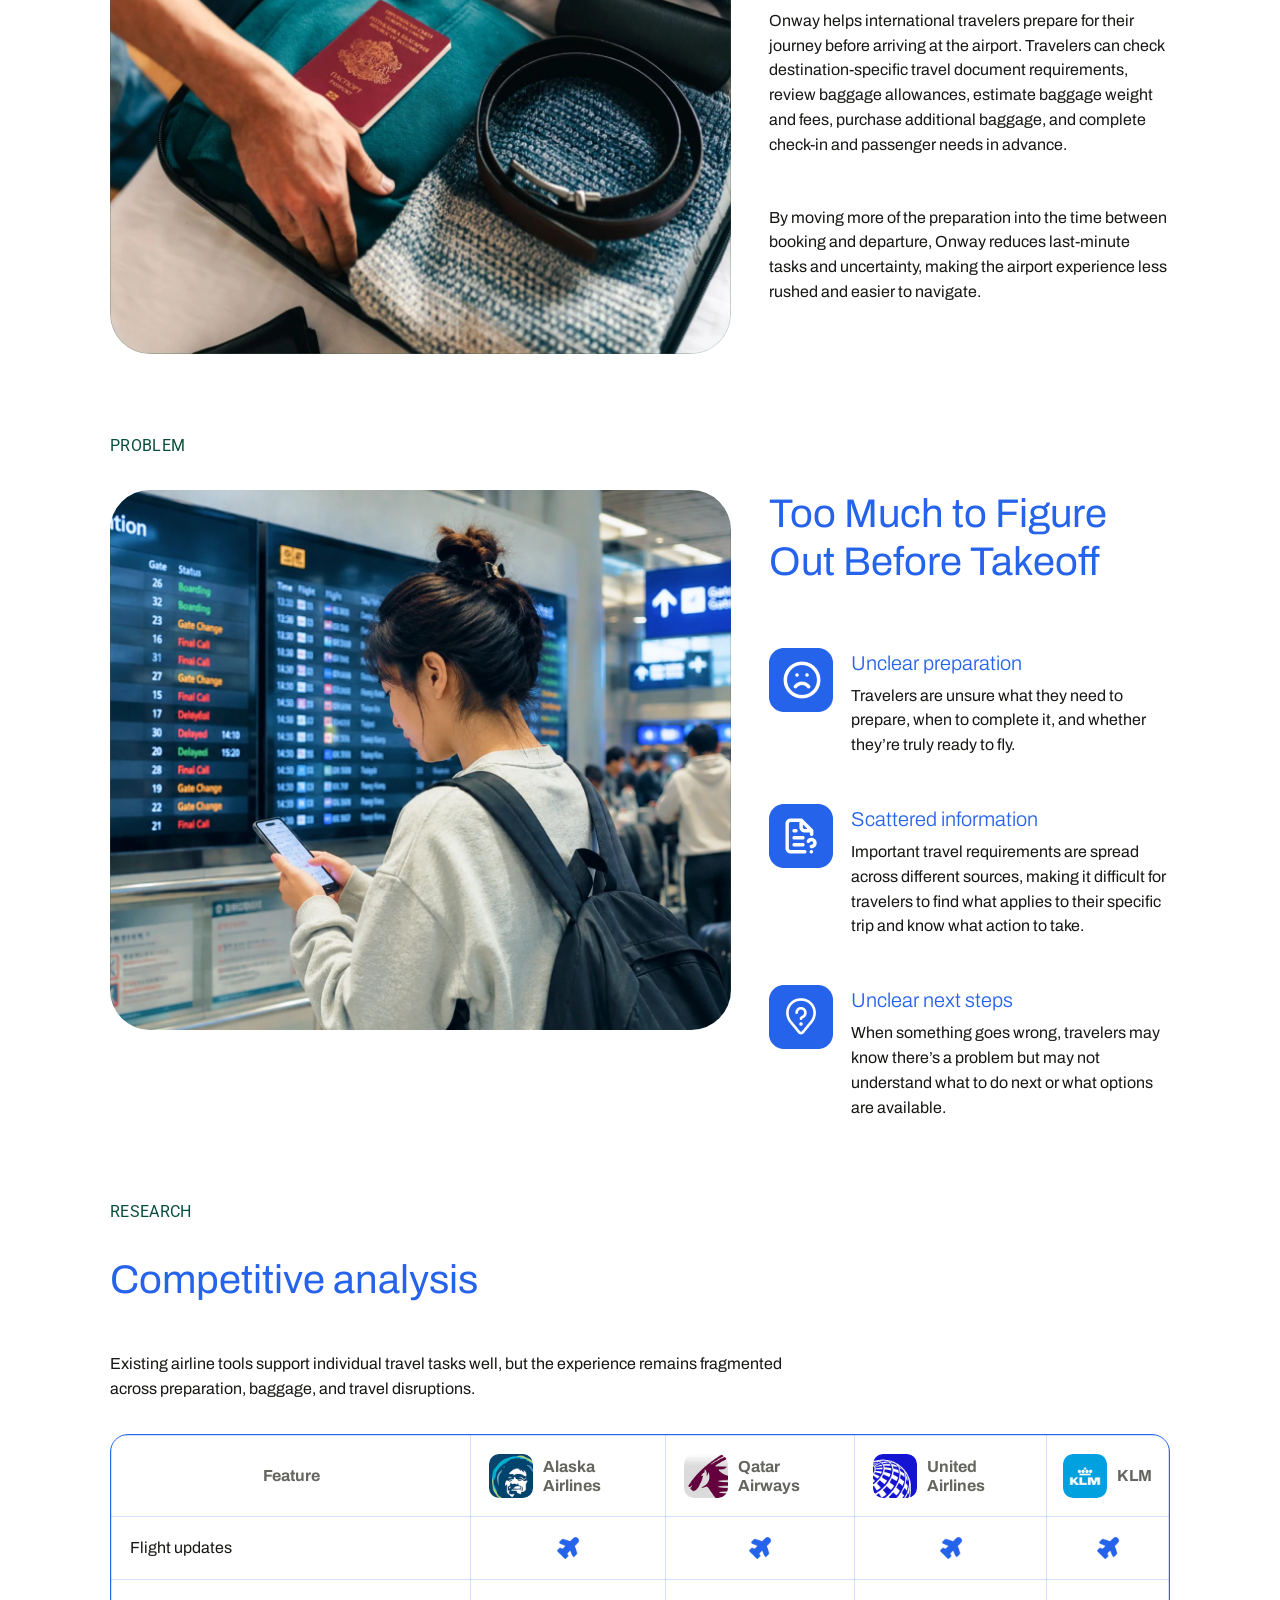
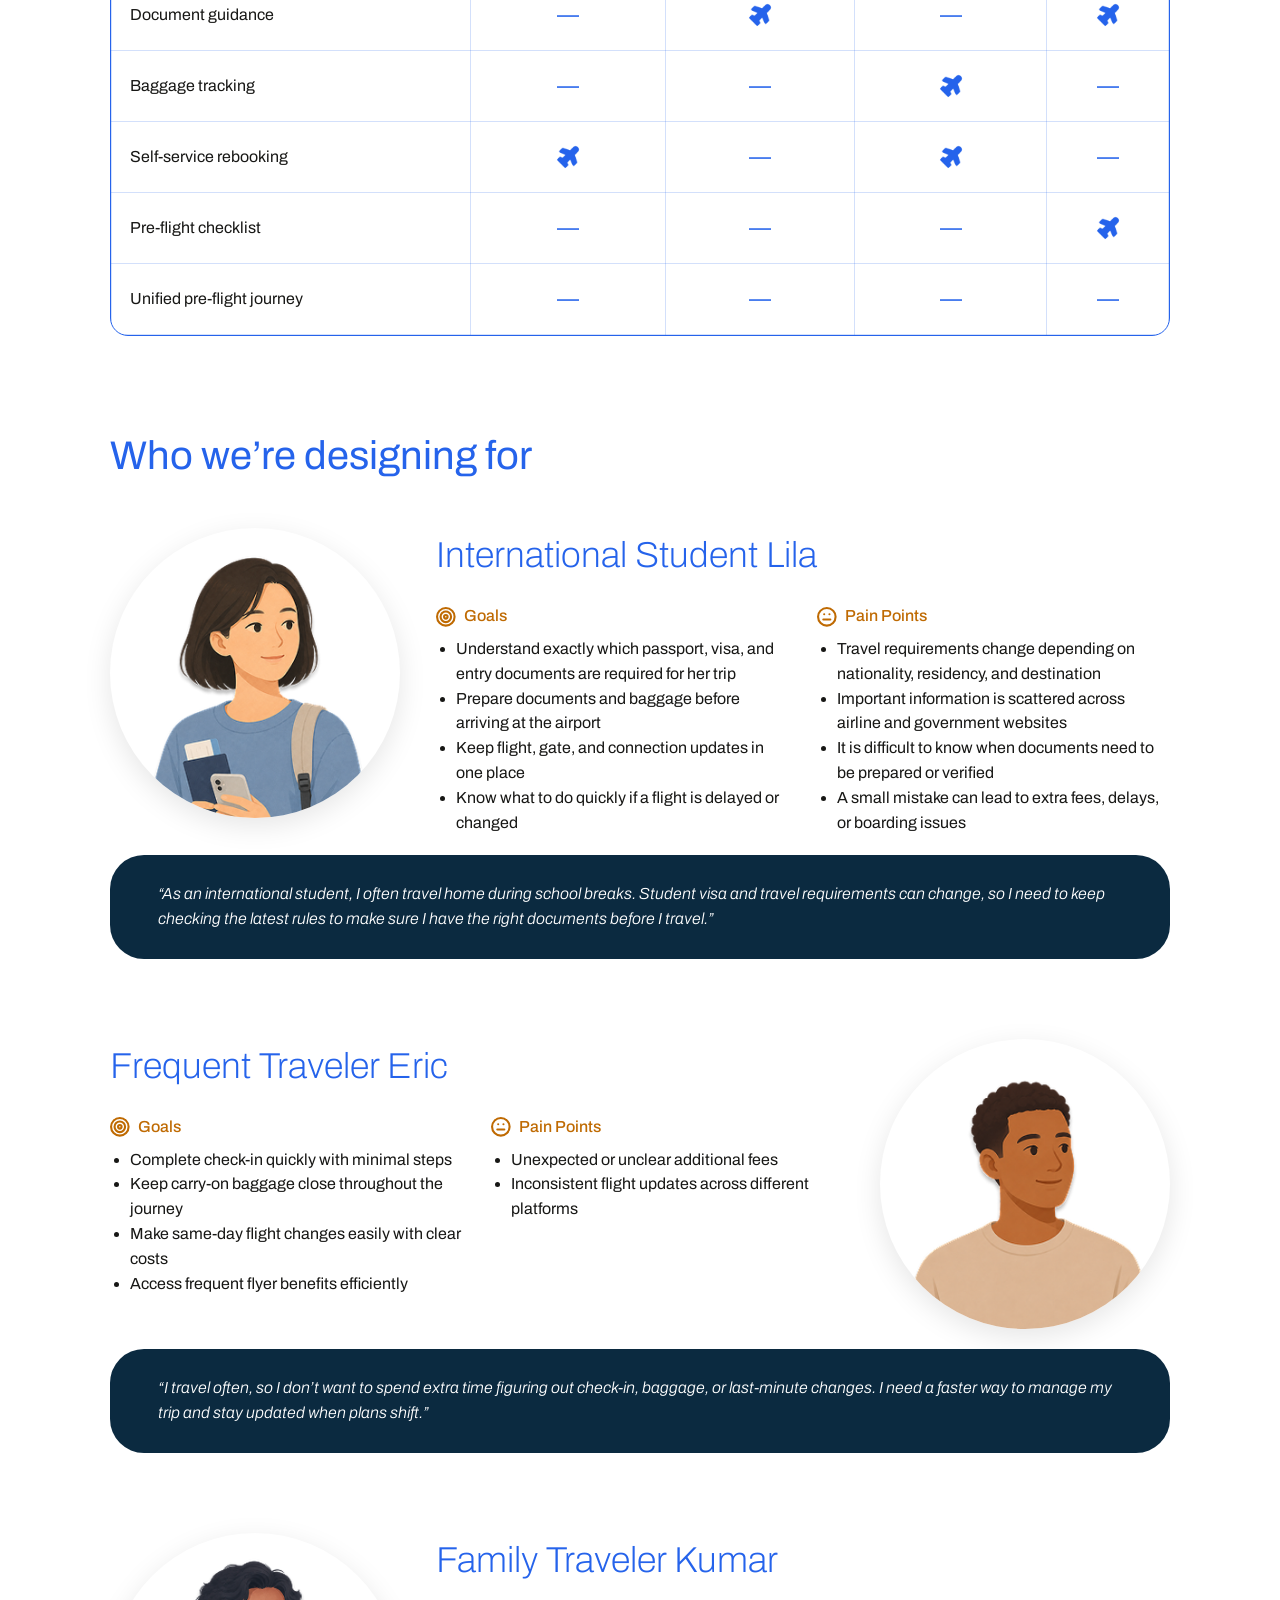
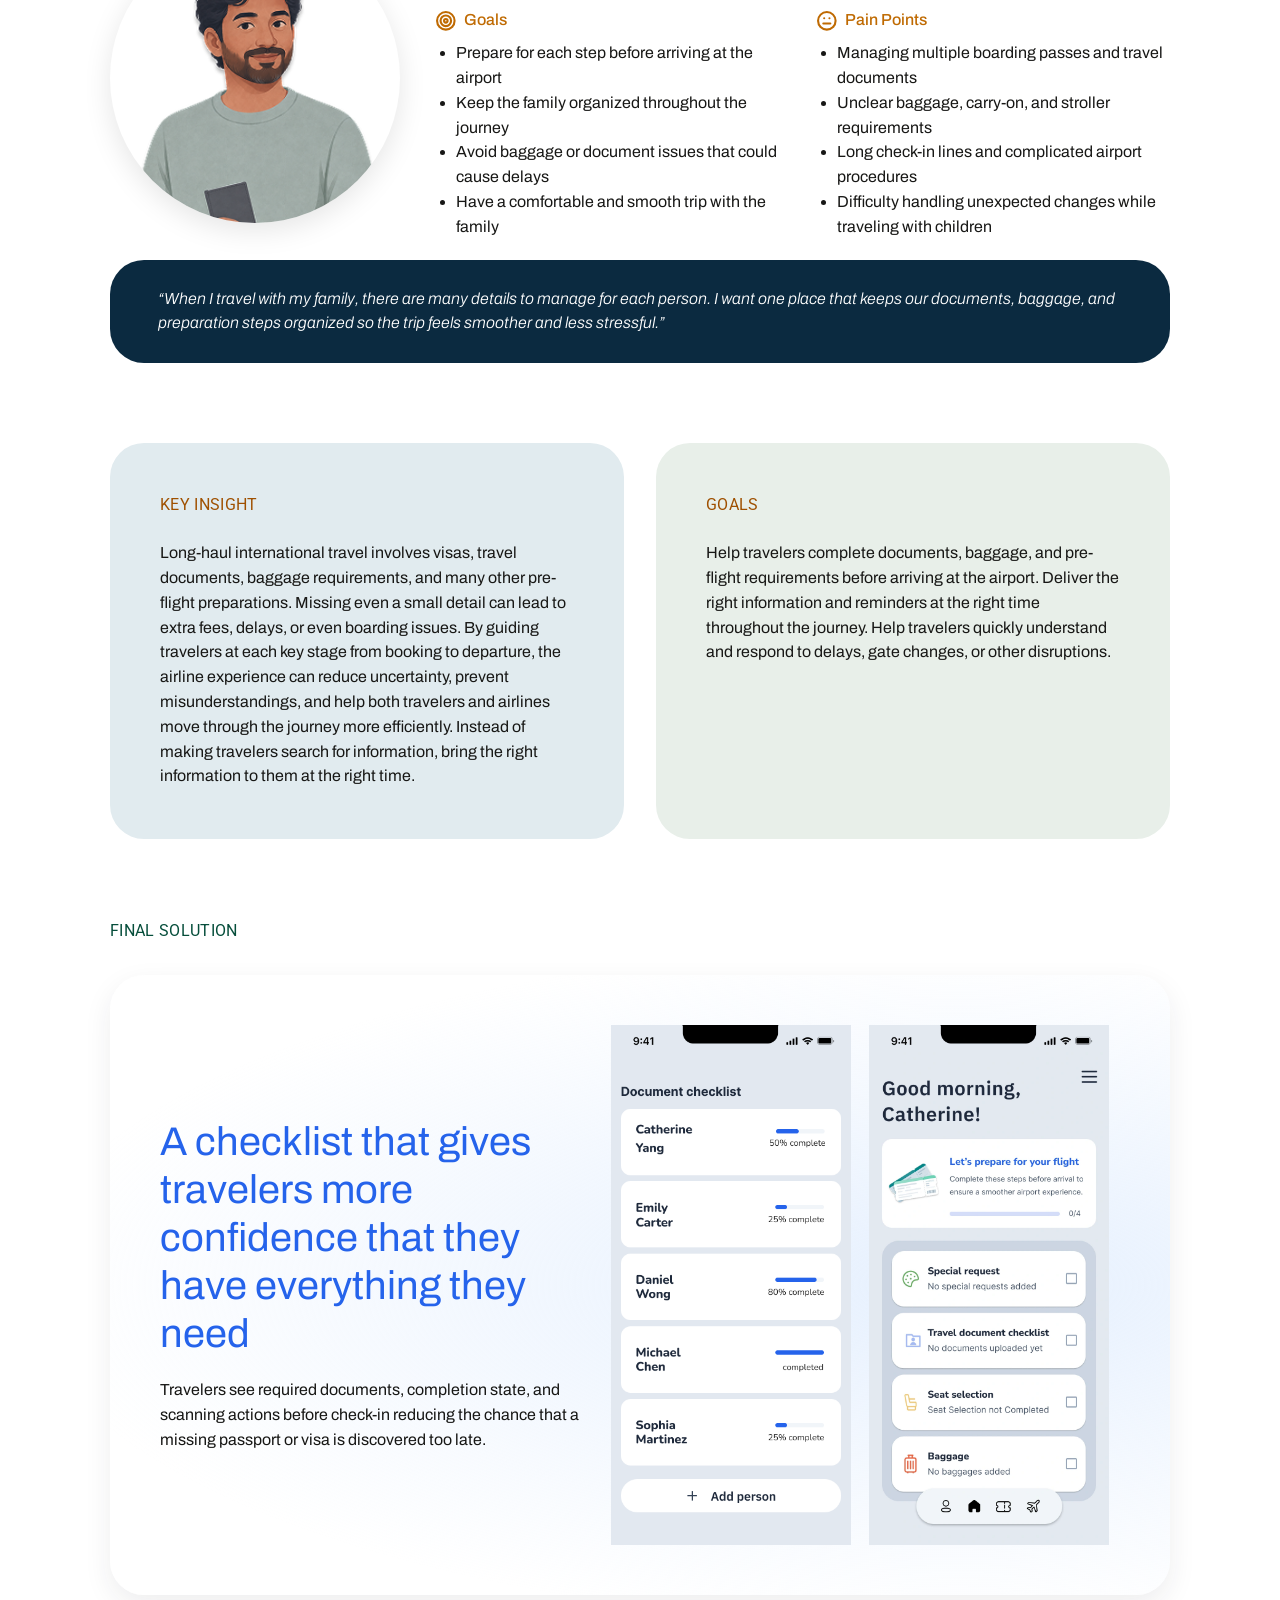
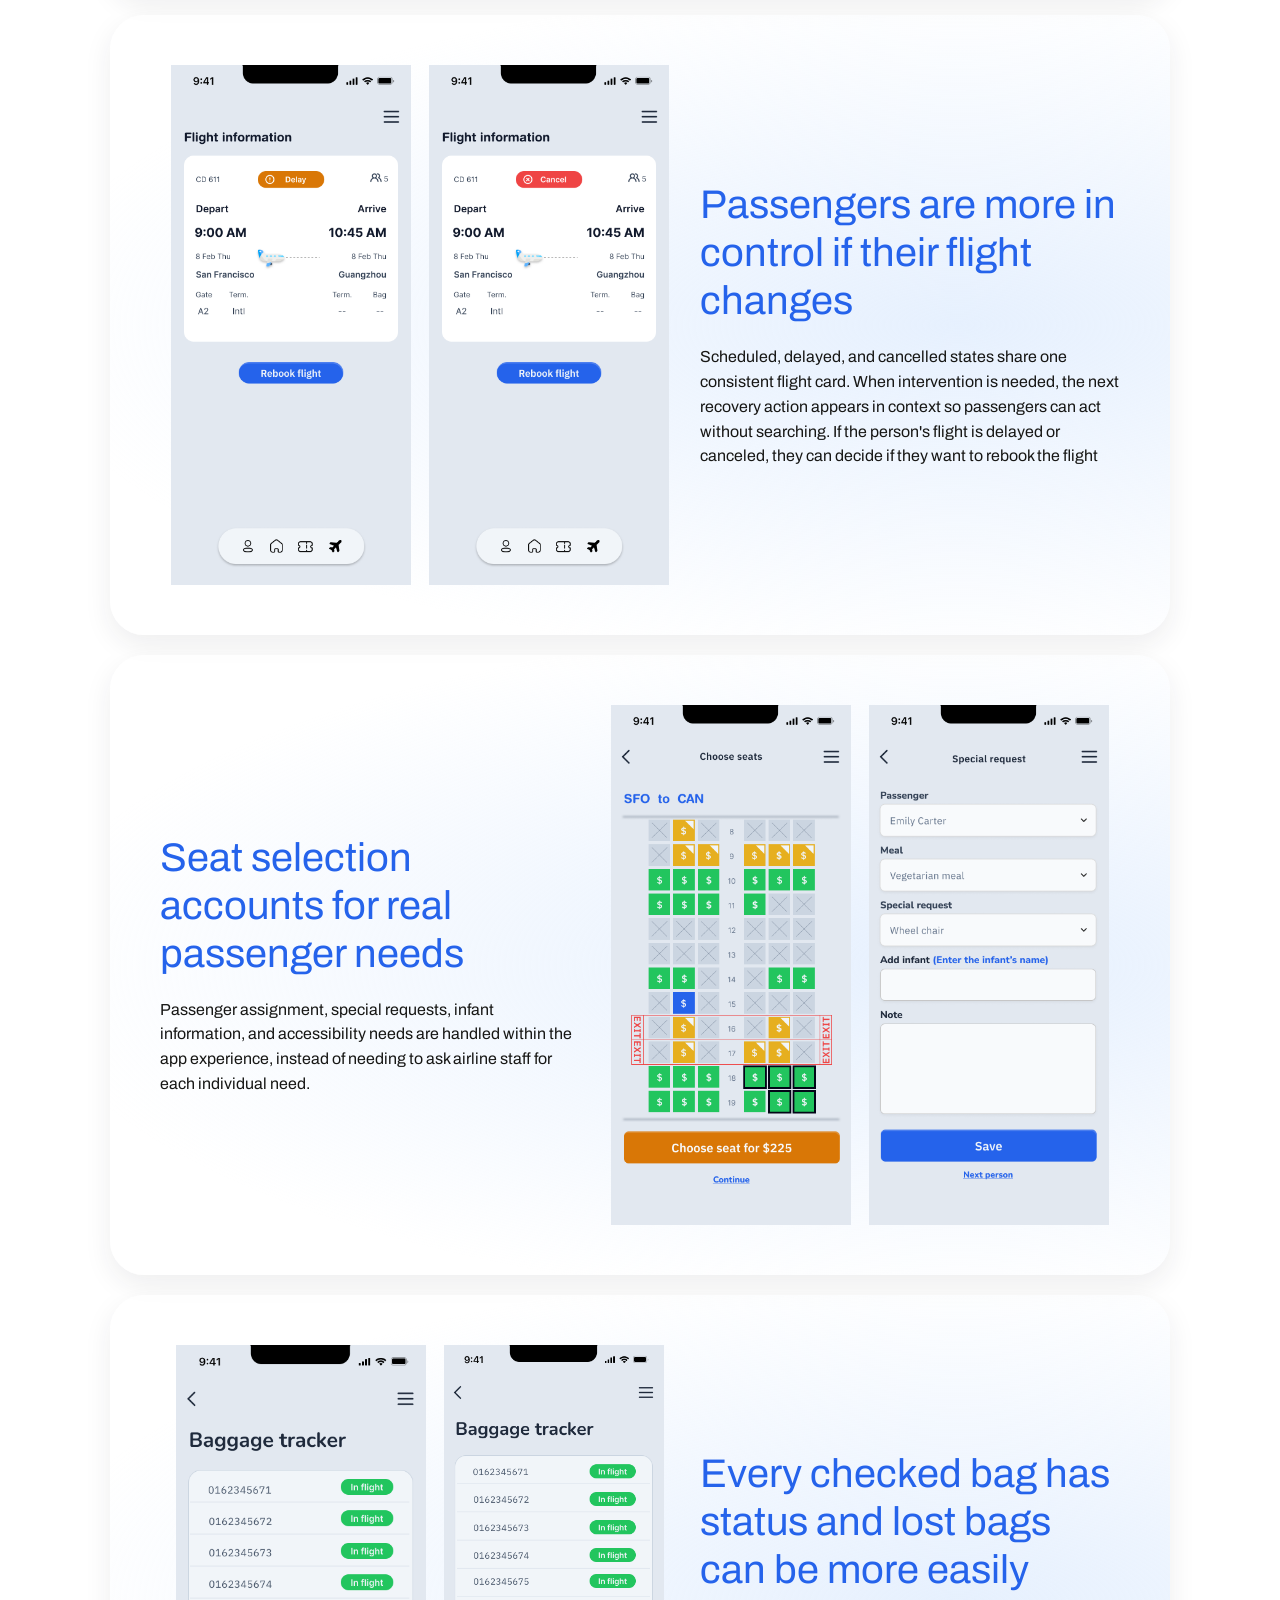
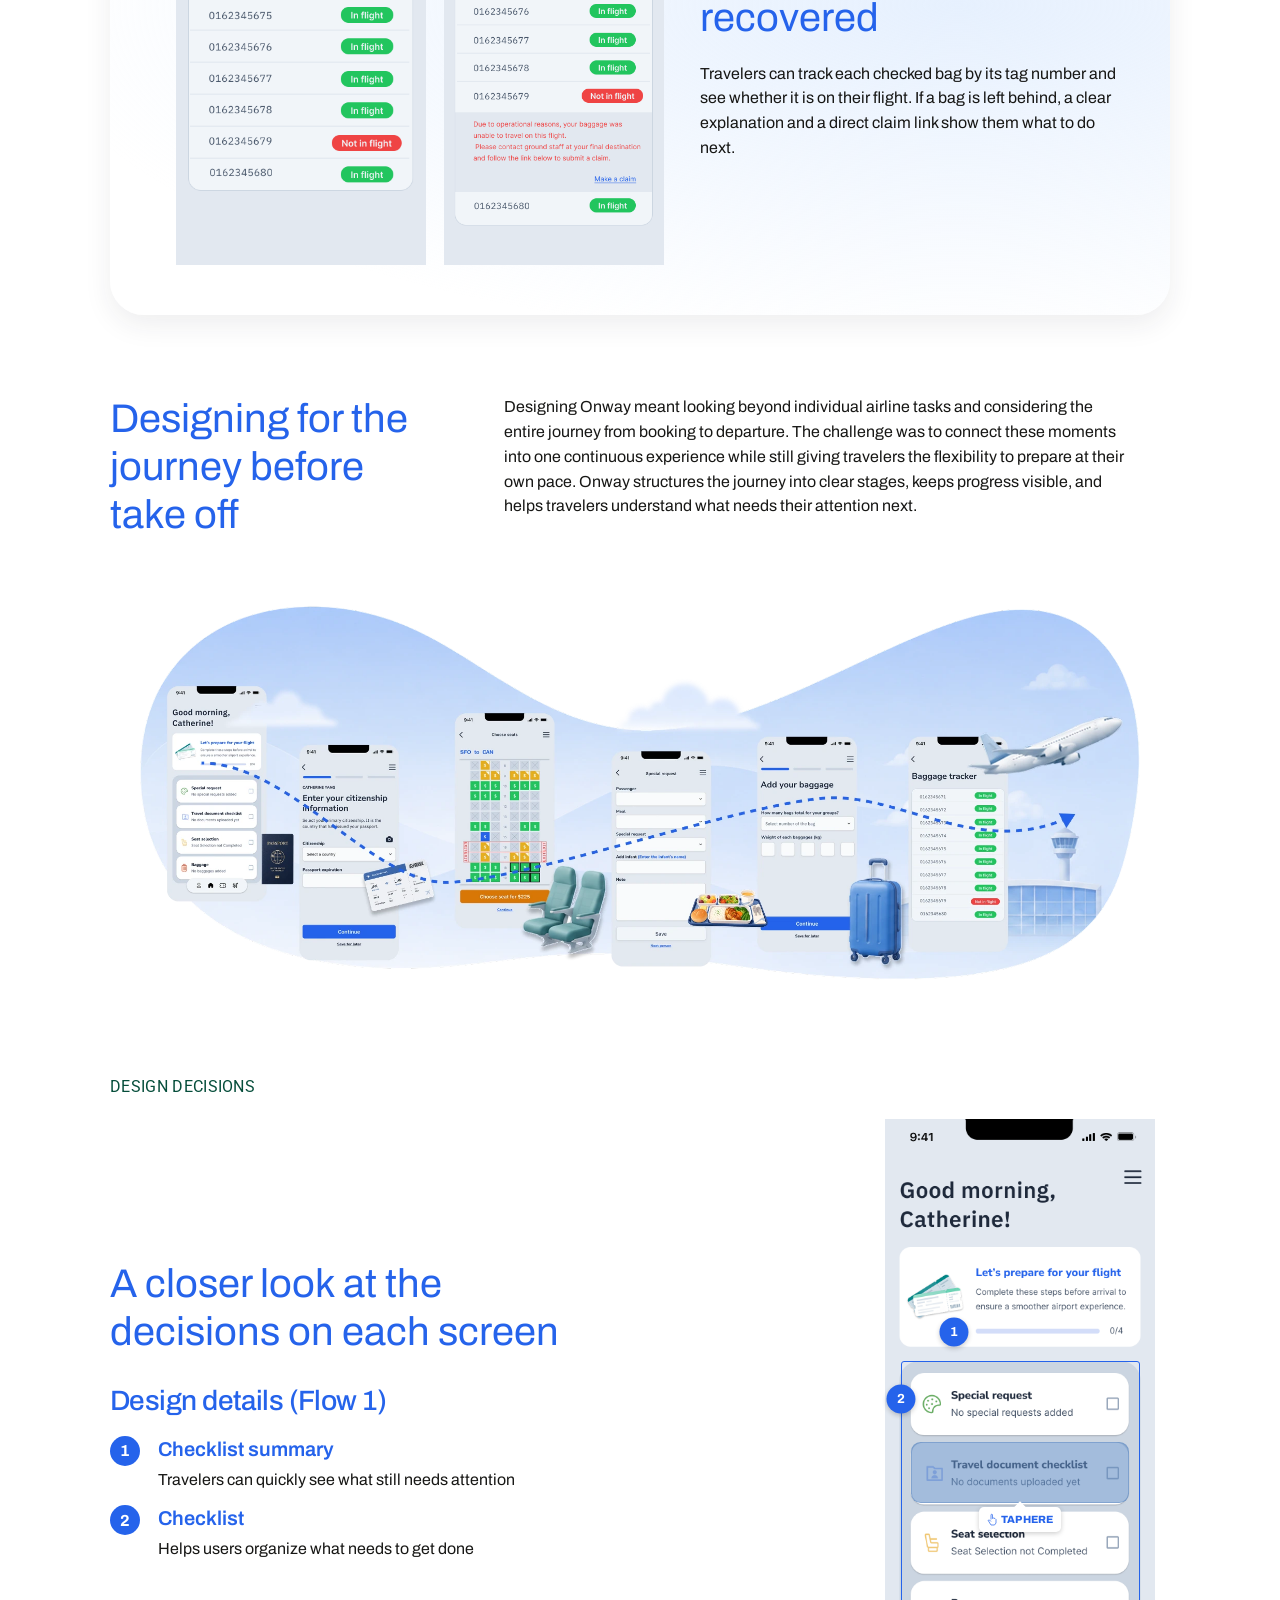
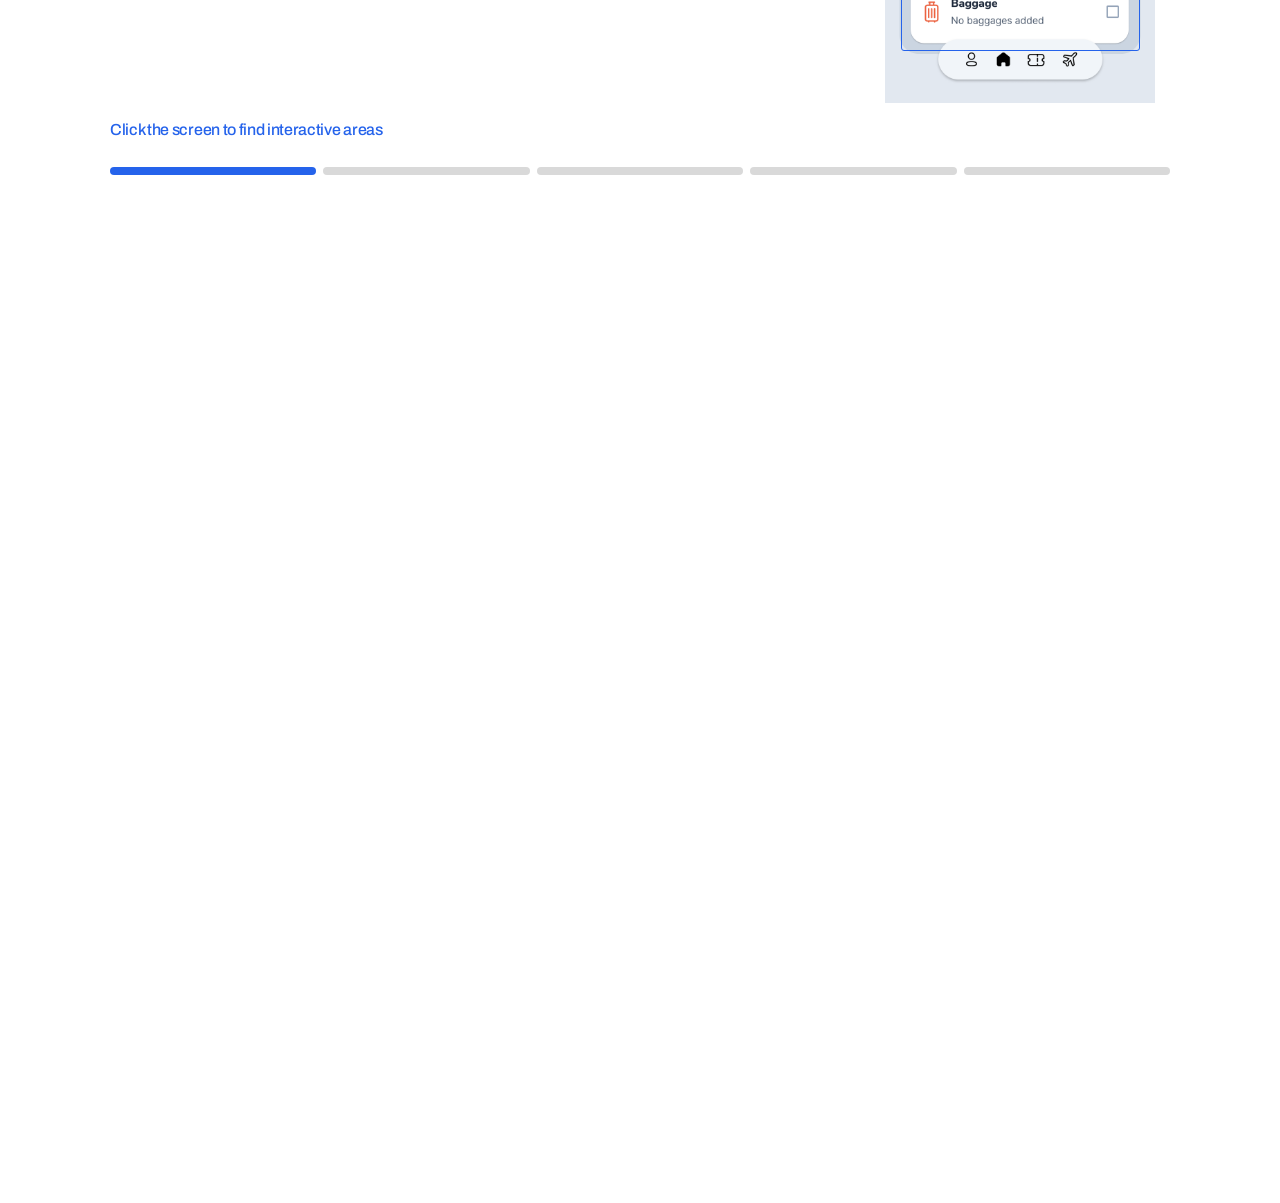
==== commit b0548528: "Use Catherine C logo as the site favicon across portfolio and interactive pages" ====
--- a/onway-case-study/index.html
+++ b/onway-case-study/index.html
@@ -5,6 +5,8 @@
   <meta name="viewport" content="width=device-width, initial-scale=1">
   <meta name="description" content="Onway case study — a guided post-booking travel preparation experience.">
   <title>Onway — UX Case Study</title>
+  <link rel="icon" href="../assets/favicon.ico?v=20261027-1" type="image/x-icon">
+  <link rel="icon" href="../assets/favicon.svg?v=20261027-1" type="image/svg+xml" sizes="any">
   <link rel="stylesheet" href="https://cdnjs.cloudflare.com/ajax/libs/font-awesome/6.7.2/css/all.min.css">
   <link rel="stylesheet" href="../shared/case-study.css?v=20261016-1">
   <script src="../shared/design-decision.js?v=20261016-1" defer></script>
@@ -23,7 +25,7 @@
     </a>
     <nav class="desktop-nav" aria-label="Primary navigation">
       <a href="../index.html#work">WORK</a>
-      <span aria-disabled="true">RESUME</span>
+      <a href="../assets/catherine-xixi-yang-resume.pdf" target="_blank" rel="noopener noreferrer" type="application/pdf" aria-label="Resume (PDF, opens in a new tab)">RESUME</a>
     </nav>
     <div class="mobile-nav">
       <button class="menu-button" id="menuButton" type="button" aria-label="Open navigation menu" aria-expanded="false" aria-controls="mobileMenu">
@@ -33,7 +35,7 @@
       <nav class="mobile-menu" id="mobileMenu" aria-label="Mobile navigation" hidden>
         <a href="../index.html">HOME</a>
         <a href="../index.html#work">WORK</a>
-        <span aria-disabled="true">RESUME</span>
+        <a href="../assets/catherine-xixi-yang-resume.pdf" target="_blank" rel="noopener noreferrer" type="application/pdf" aria-label="Resume (PDF, opens in a new tab)">RESUME</a>
       </nav>
     </div>
   </header>
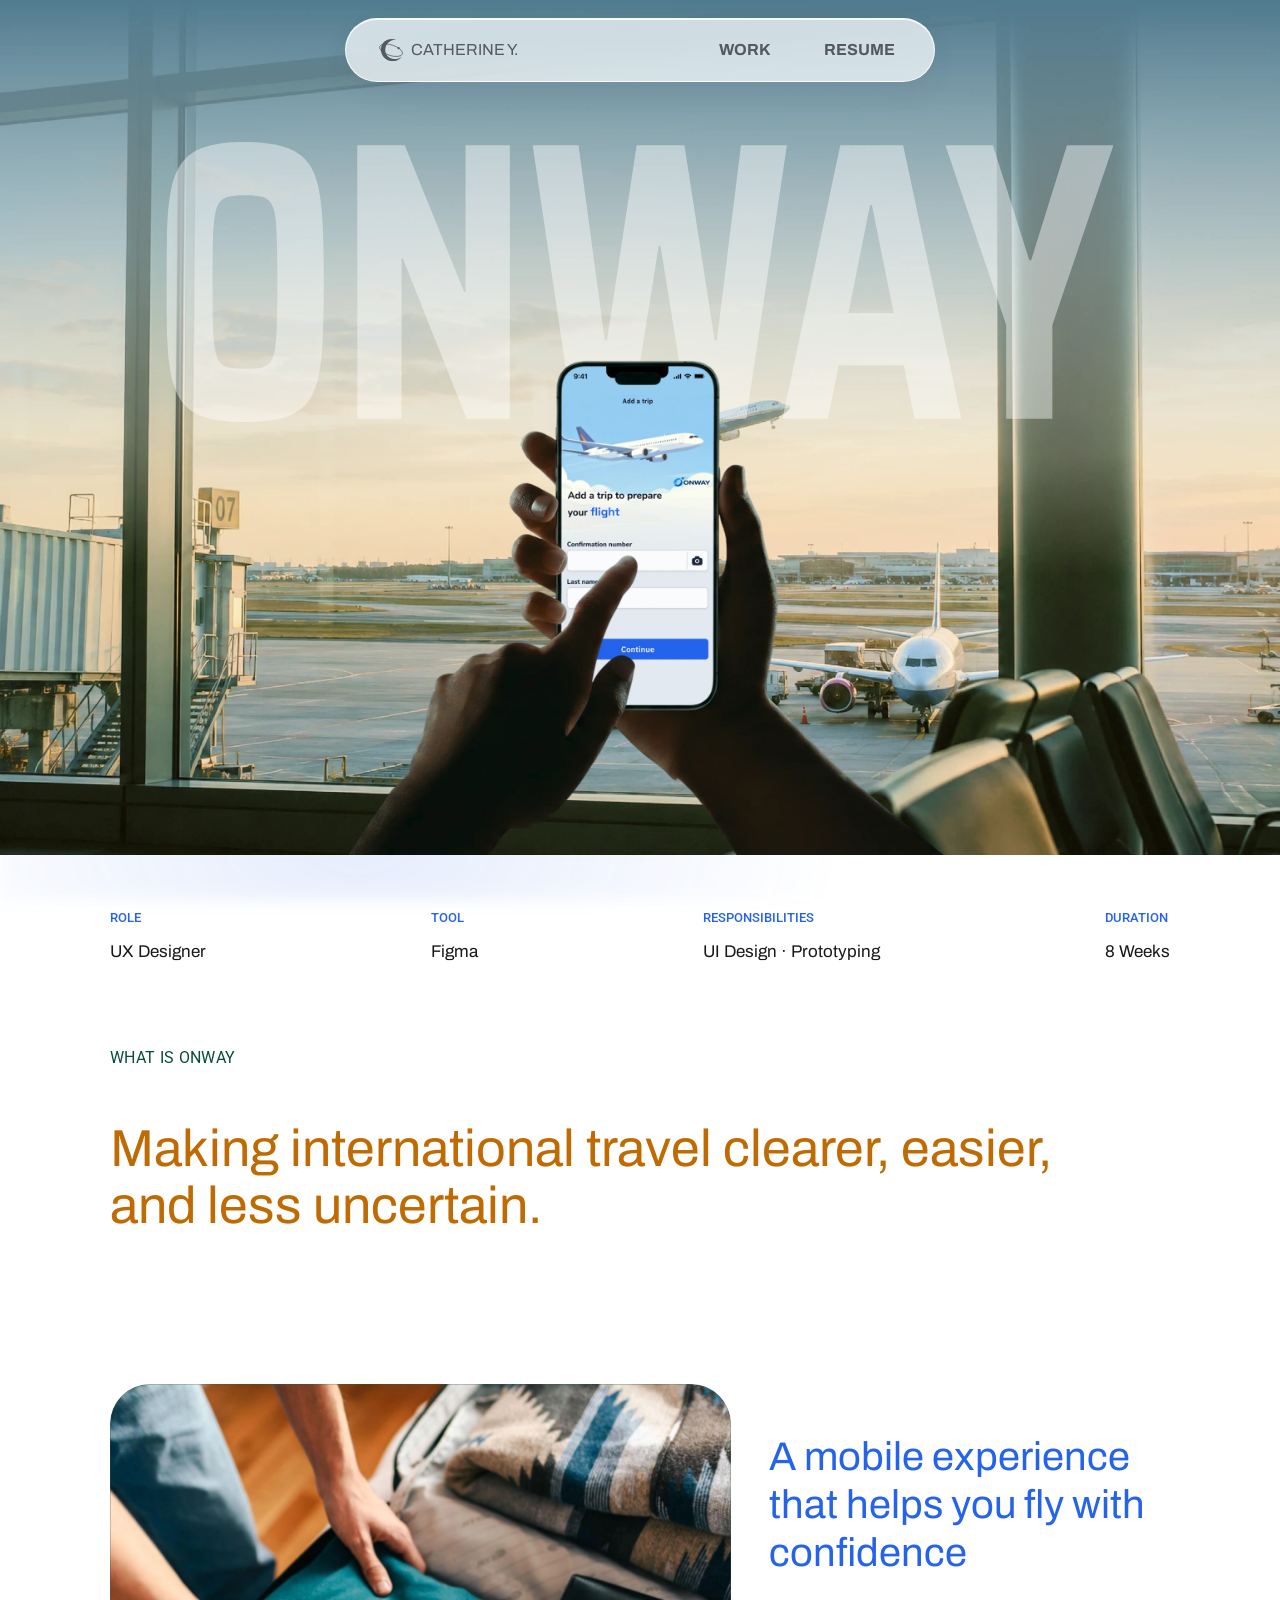
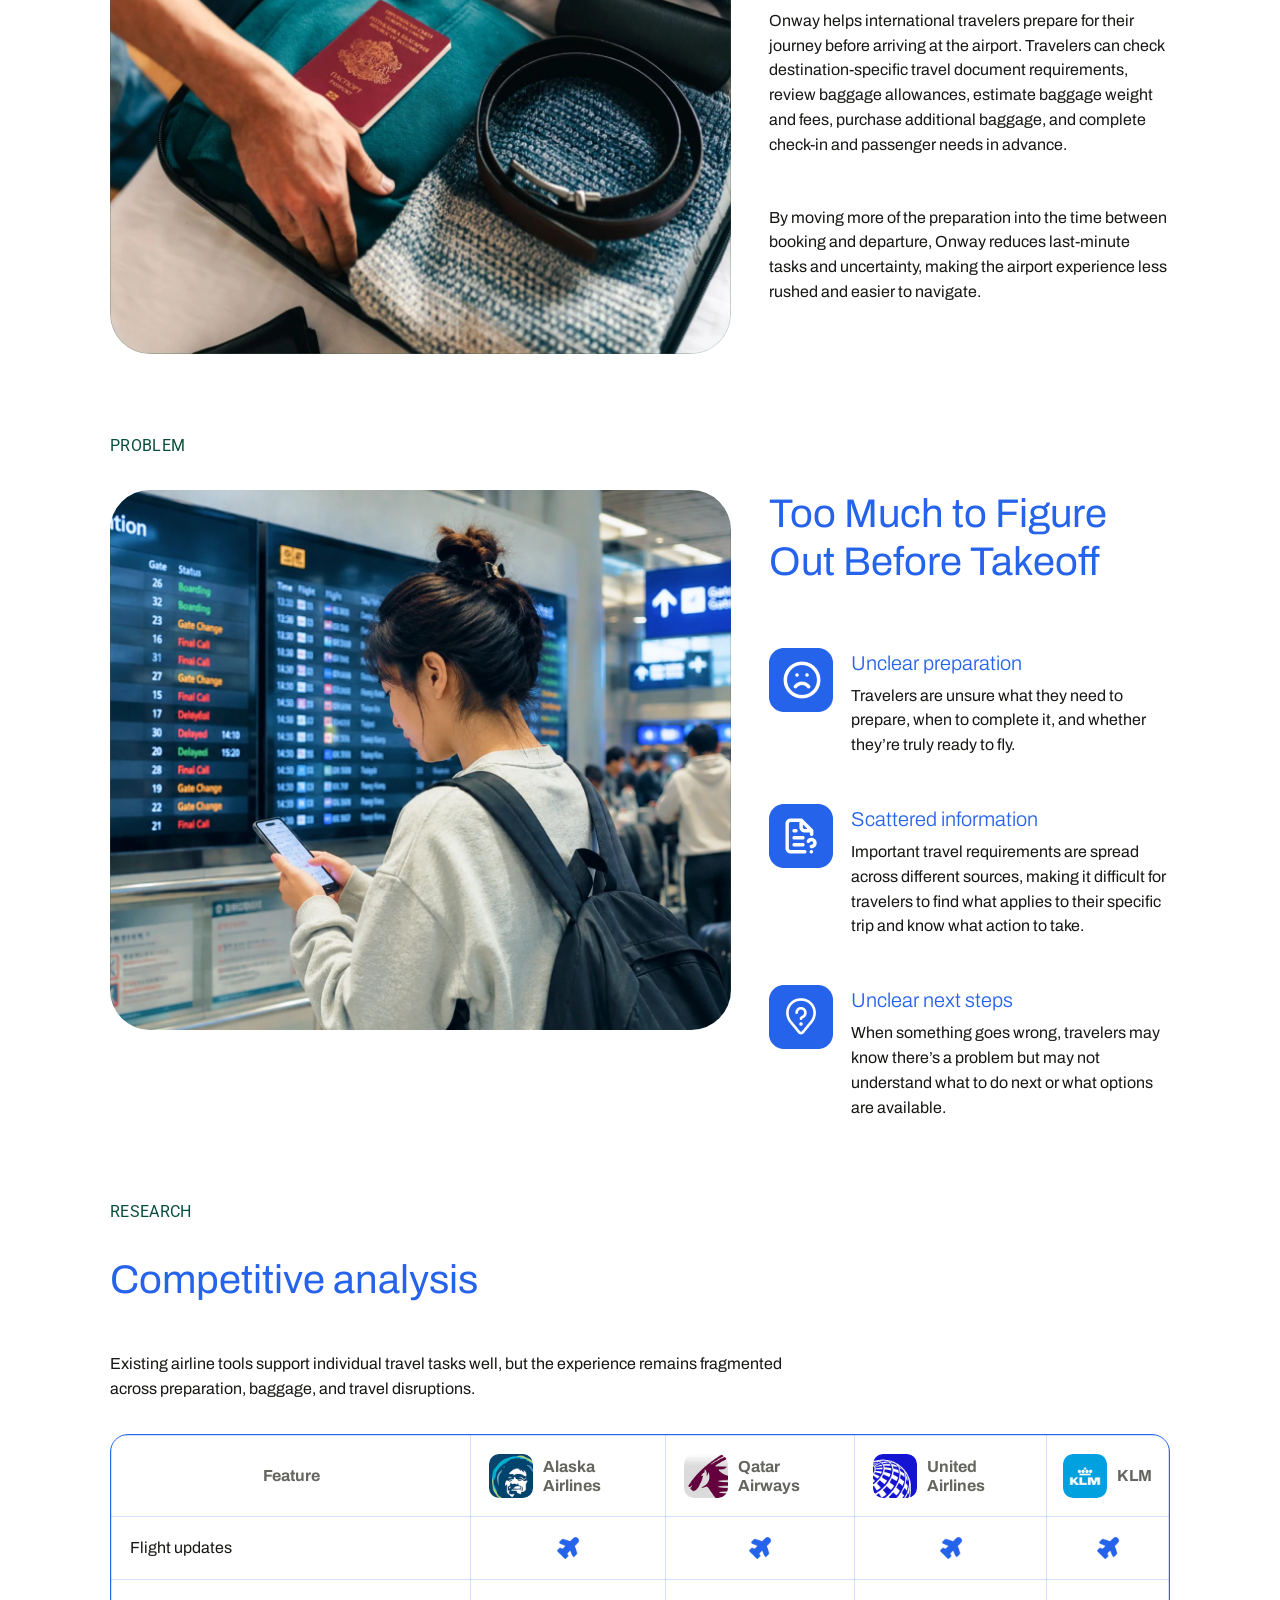
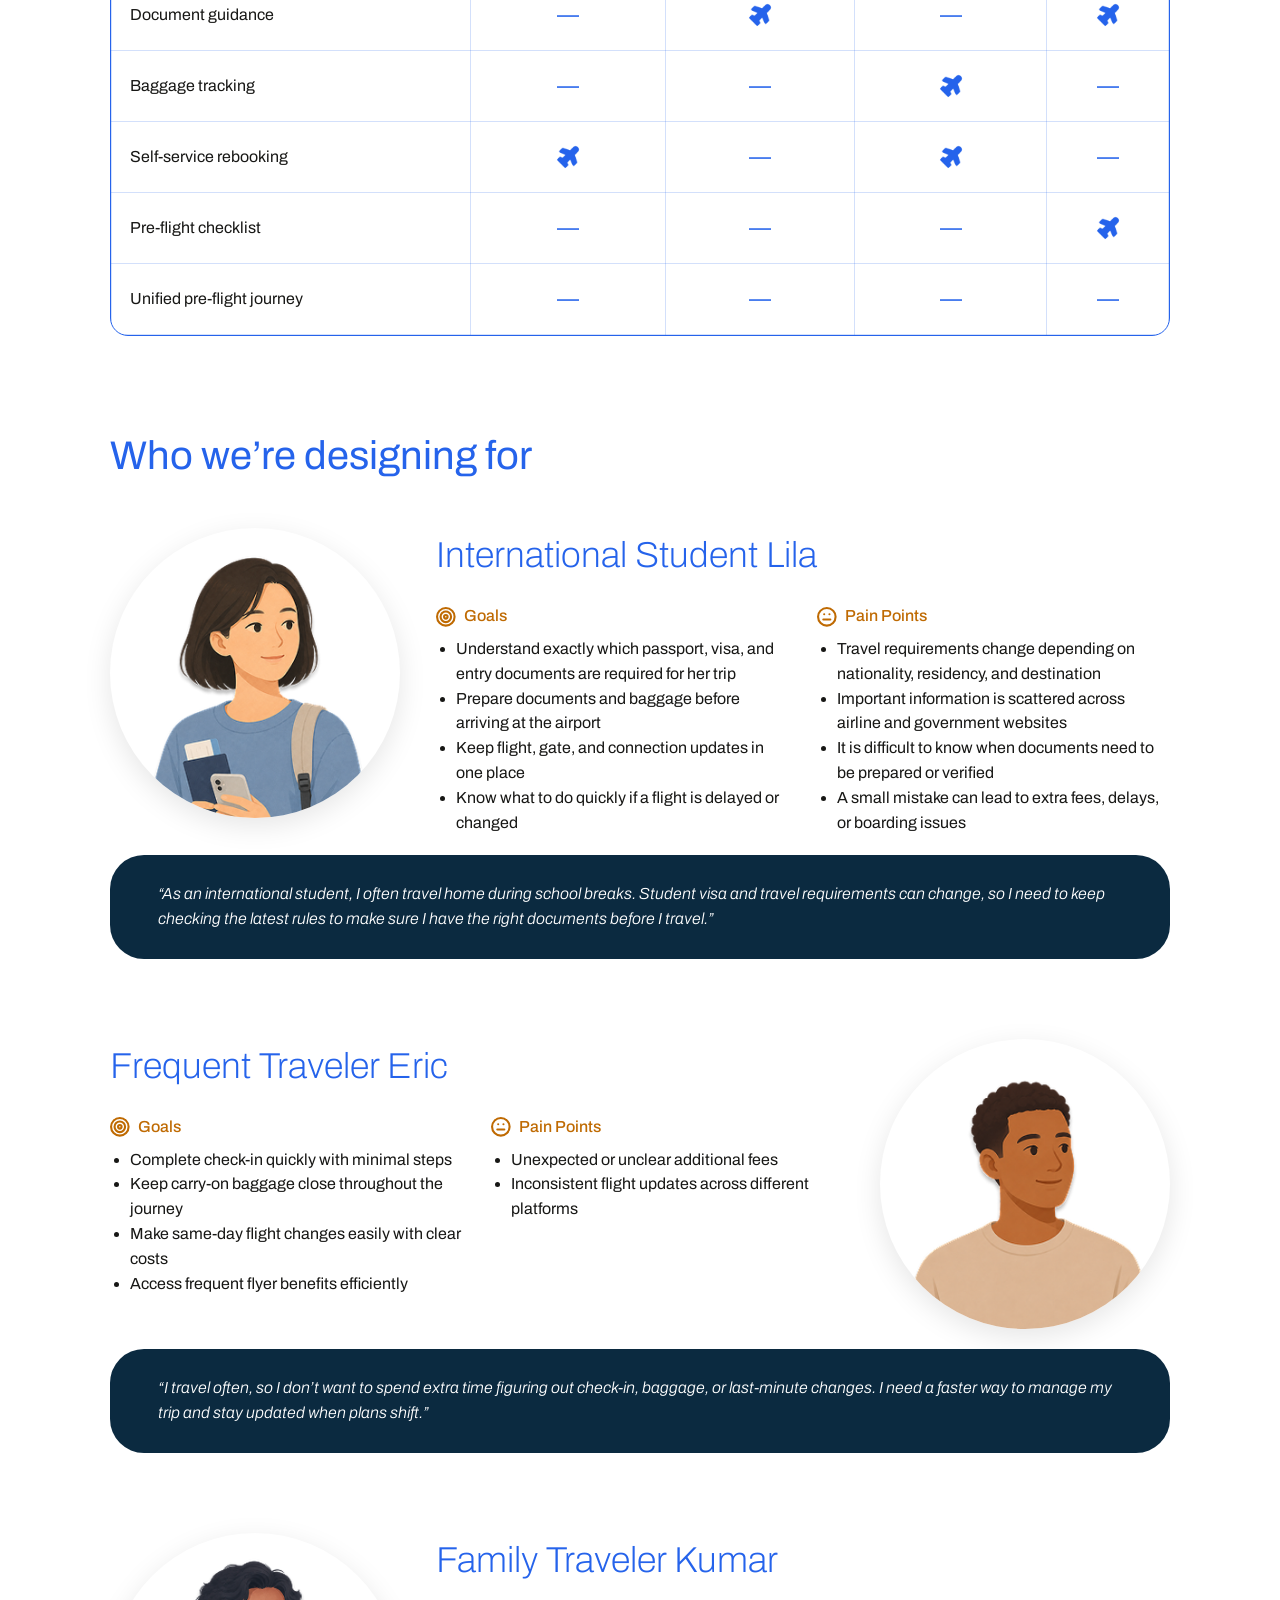
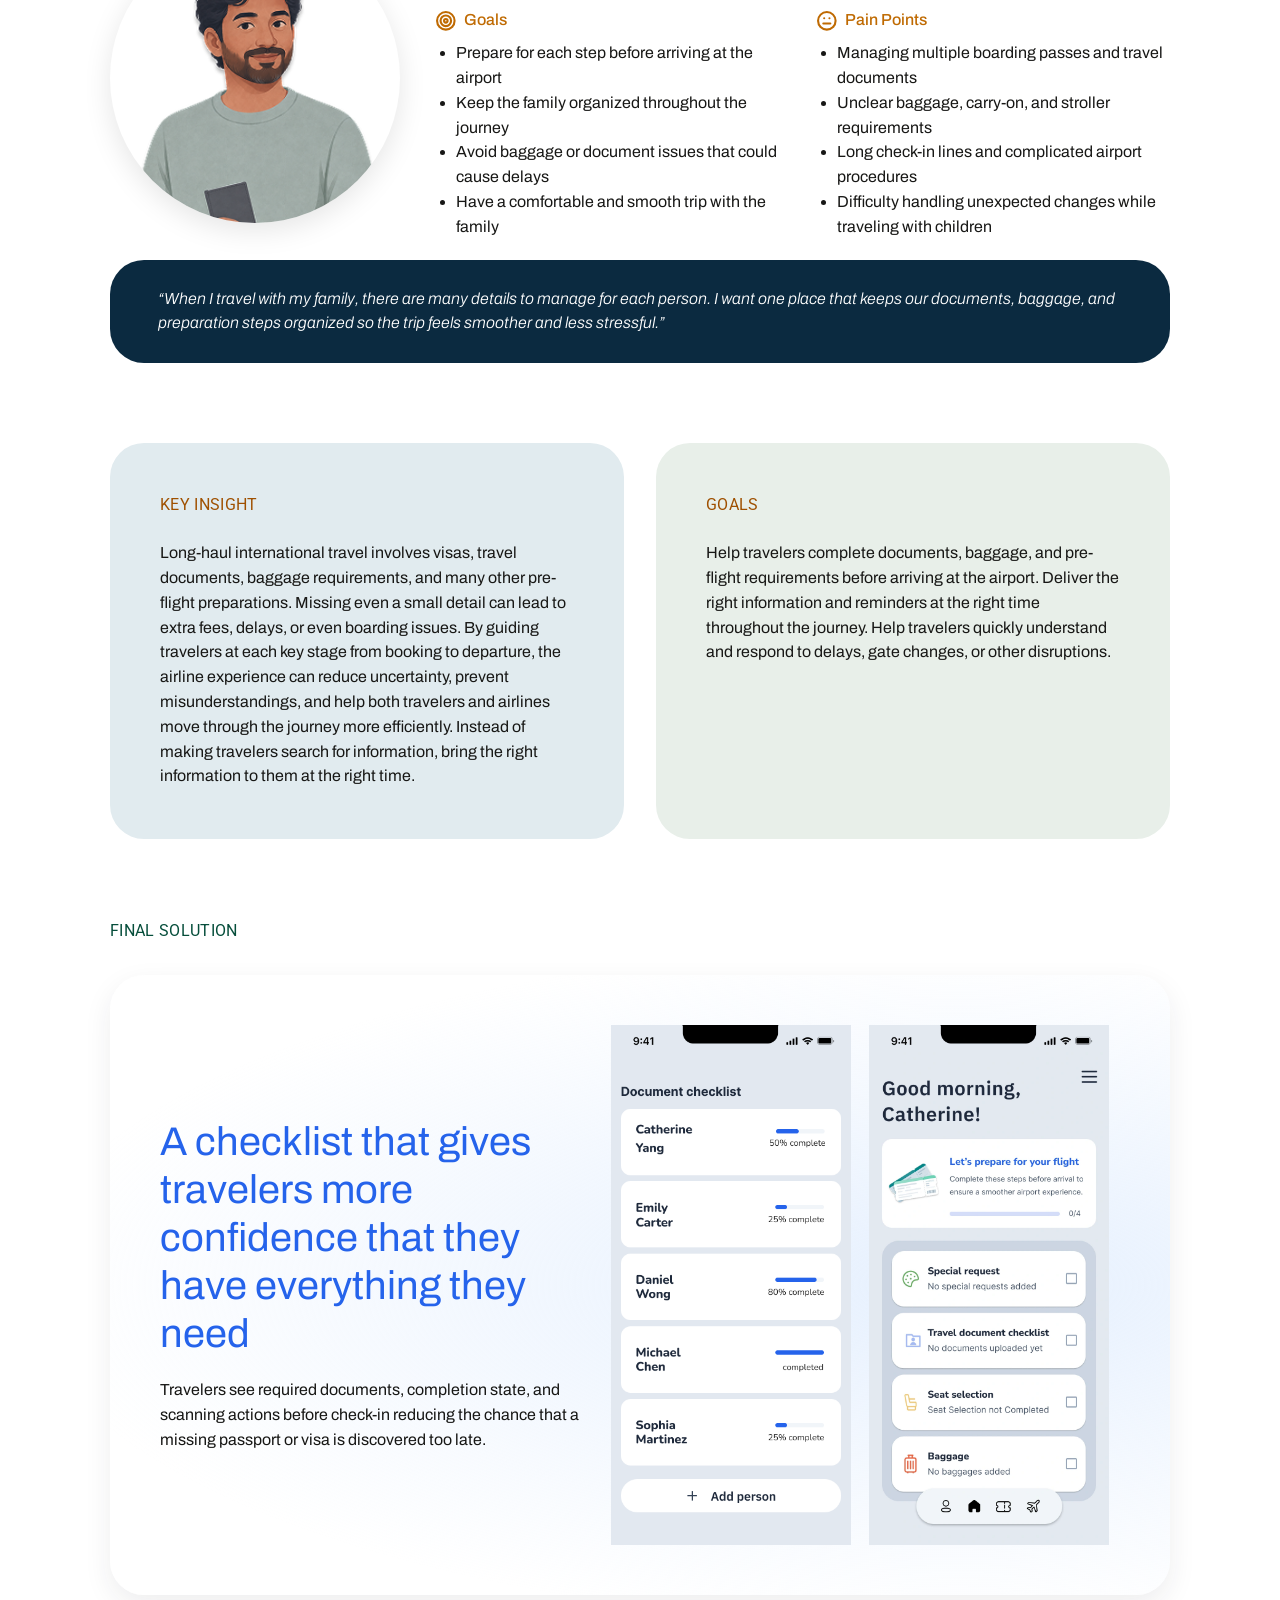
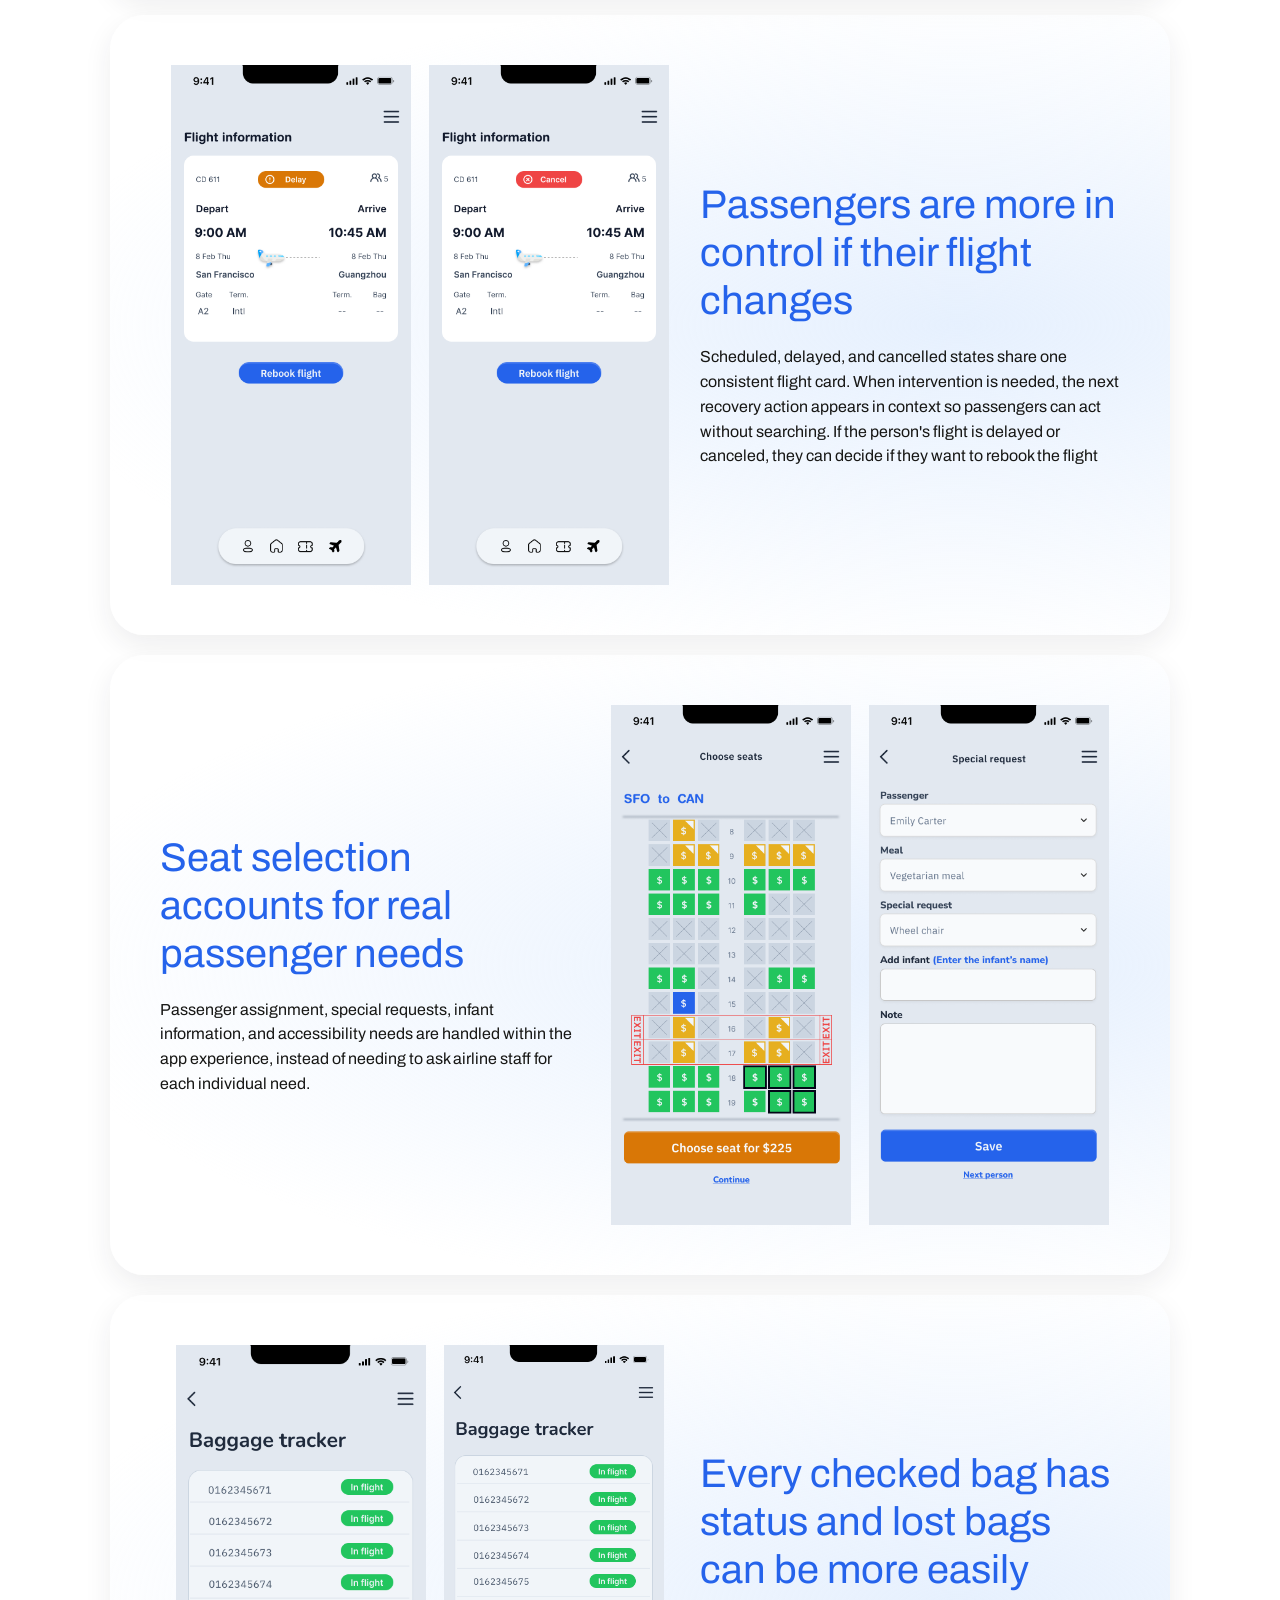
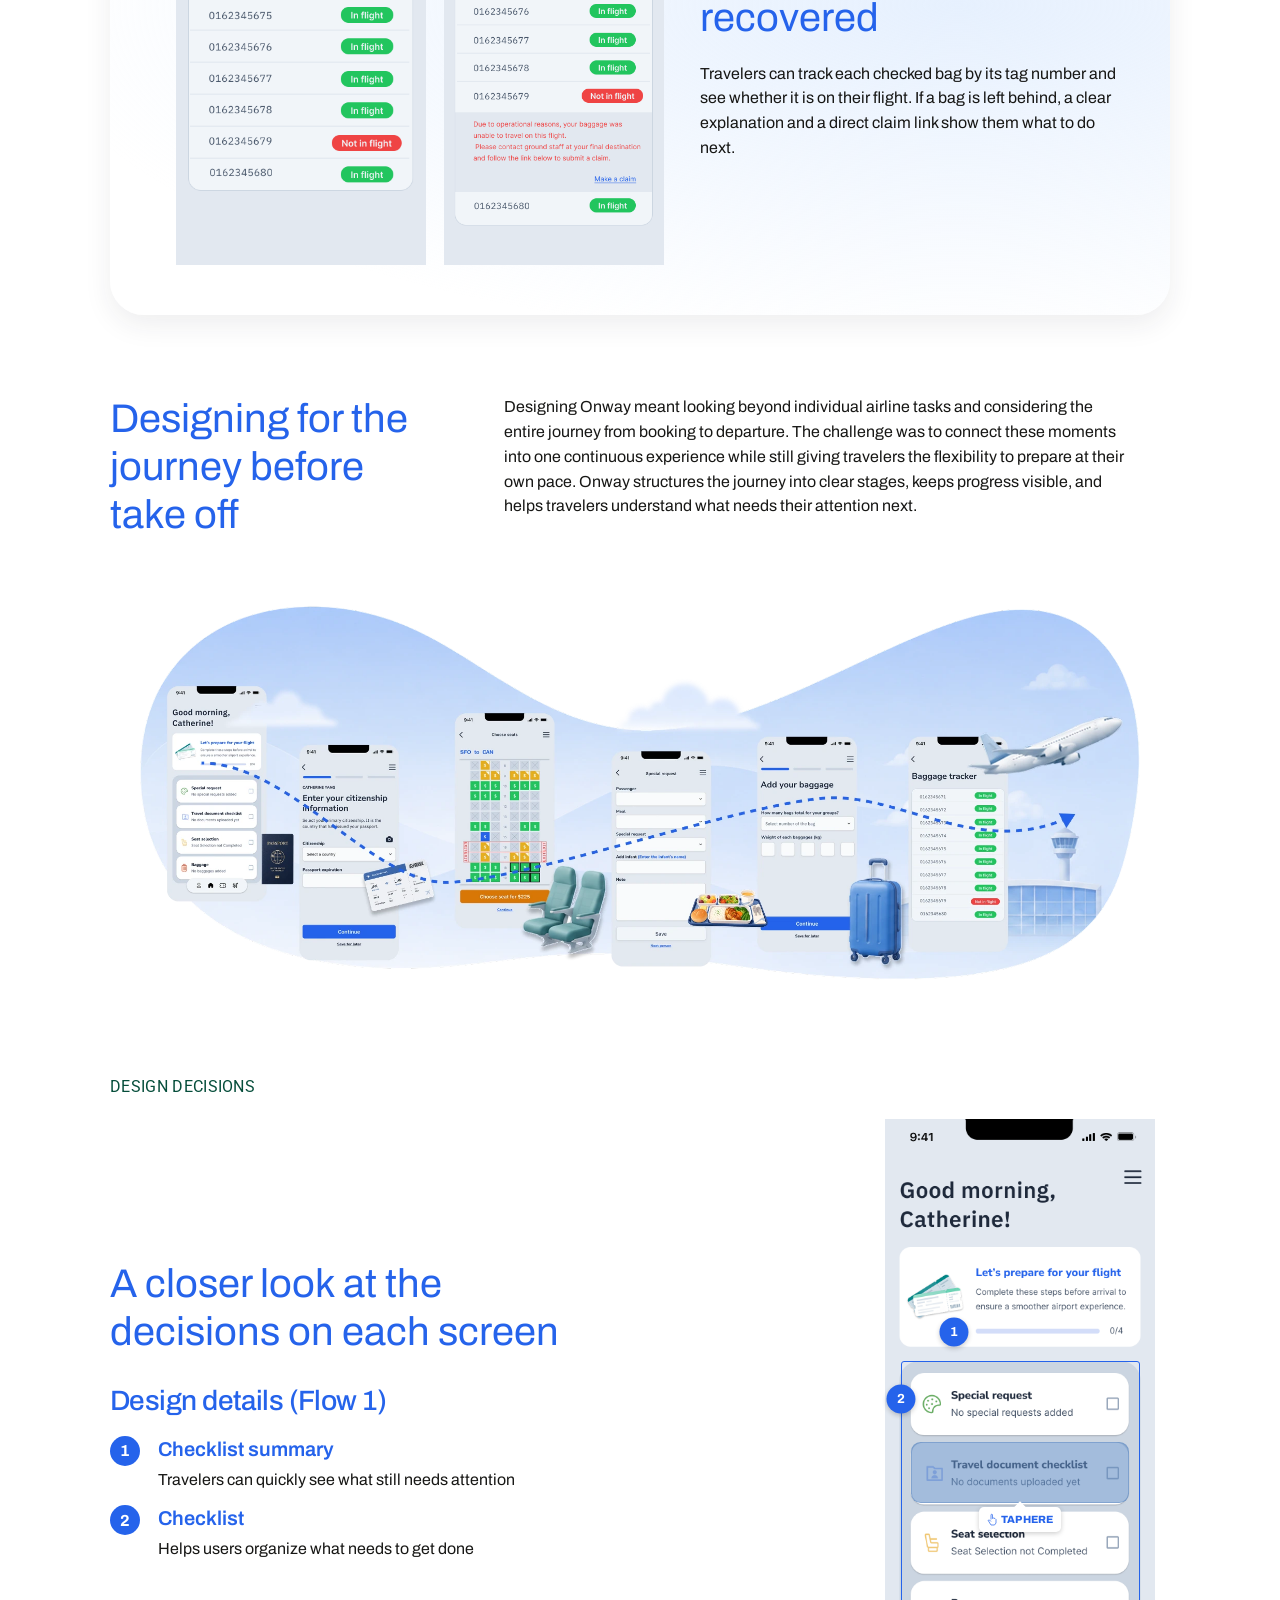
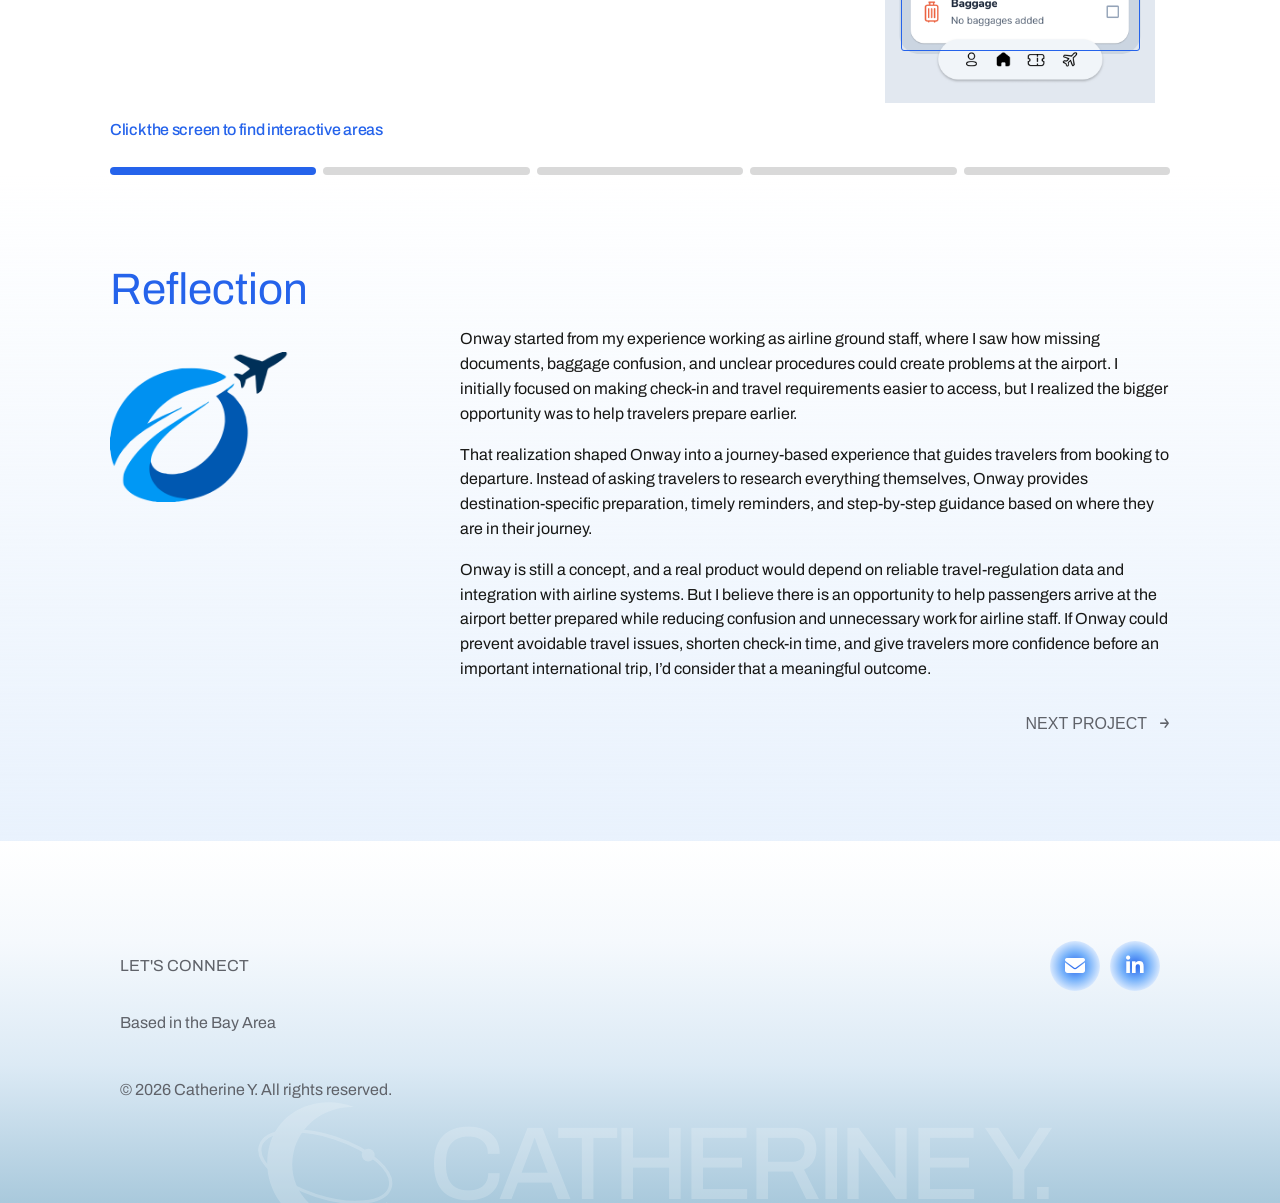
==== commit 38bba77c: "Publish updated Catherine (Xixi) Yang resume and refresh navigation PDF links" ====
--- a/onway-case-study/index.html
+++ b/onway-case-study/index.html
@@ -25,7 +25,7 @@
     </a>
     <nav class="desktop-nav" aria-label="Primary navigation">
       <a href="../index.html#work">WORK</a>
-      <a href="../assets/catherine-xixi-yang-resume.pdf" target="_blank" rel="noopener noreferrer" type="application/pdf" aria-label="Resume (PDF, opens in a new tab)">RESUME</a>
+      <a href="../assets/catherine-xixi-yang-resume.pdf?v=733fe07955" target="_blank" rel="noopener noreferrer" type="application/pdf" aria-label="Resume (PDF, opens in a new tab)">RESUME</a>
     </nav>
     <div class="mobile-nav">
       <button class="menu-button" id="menuButton" type="button" aria-label="Open navigation menu" aria-expanded="false" aria-controls="mobileMenu">
@@ -35,7 +35,7 @@
       <nav class="mobile-menu" id="mobileMenu" aria-label="Mobile navigation" hidden>
         <a href="../index.html">HOME</a>
         <a href="../index.html#work">WORK</a>
-        <a href="../assets/catherine-xixi-yang-resume.pdf" target="_blank" rel="noopener noreferrer" type="application/pdf" aria-label="Resume (PDF, opens in a new tab)">RESUME</a>
+        <a href="../assets/catherine-xixi-yang-resume.pdf?v=733fe07955" target="_blank" rel="noopener noreferrer" type="application/pdf" aria-label="Resume (PDF, opens in a new tab)">RESUME</a>
       </nav>
     </div>
   </header>
